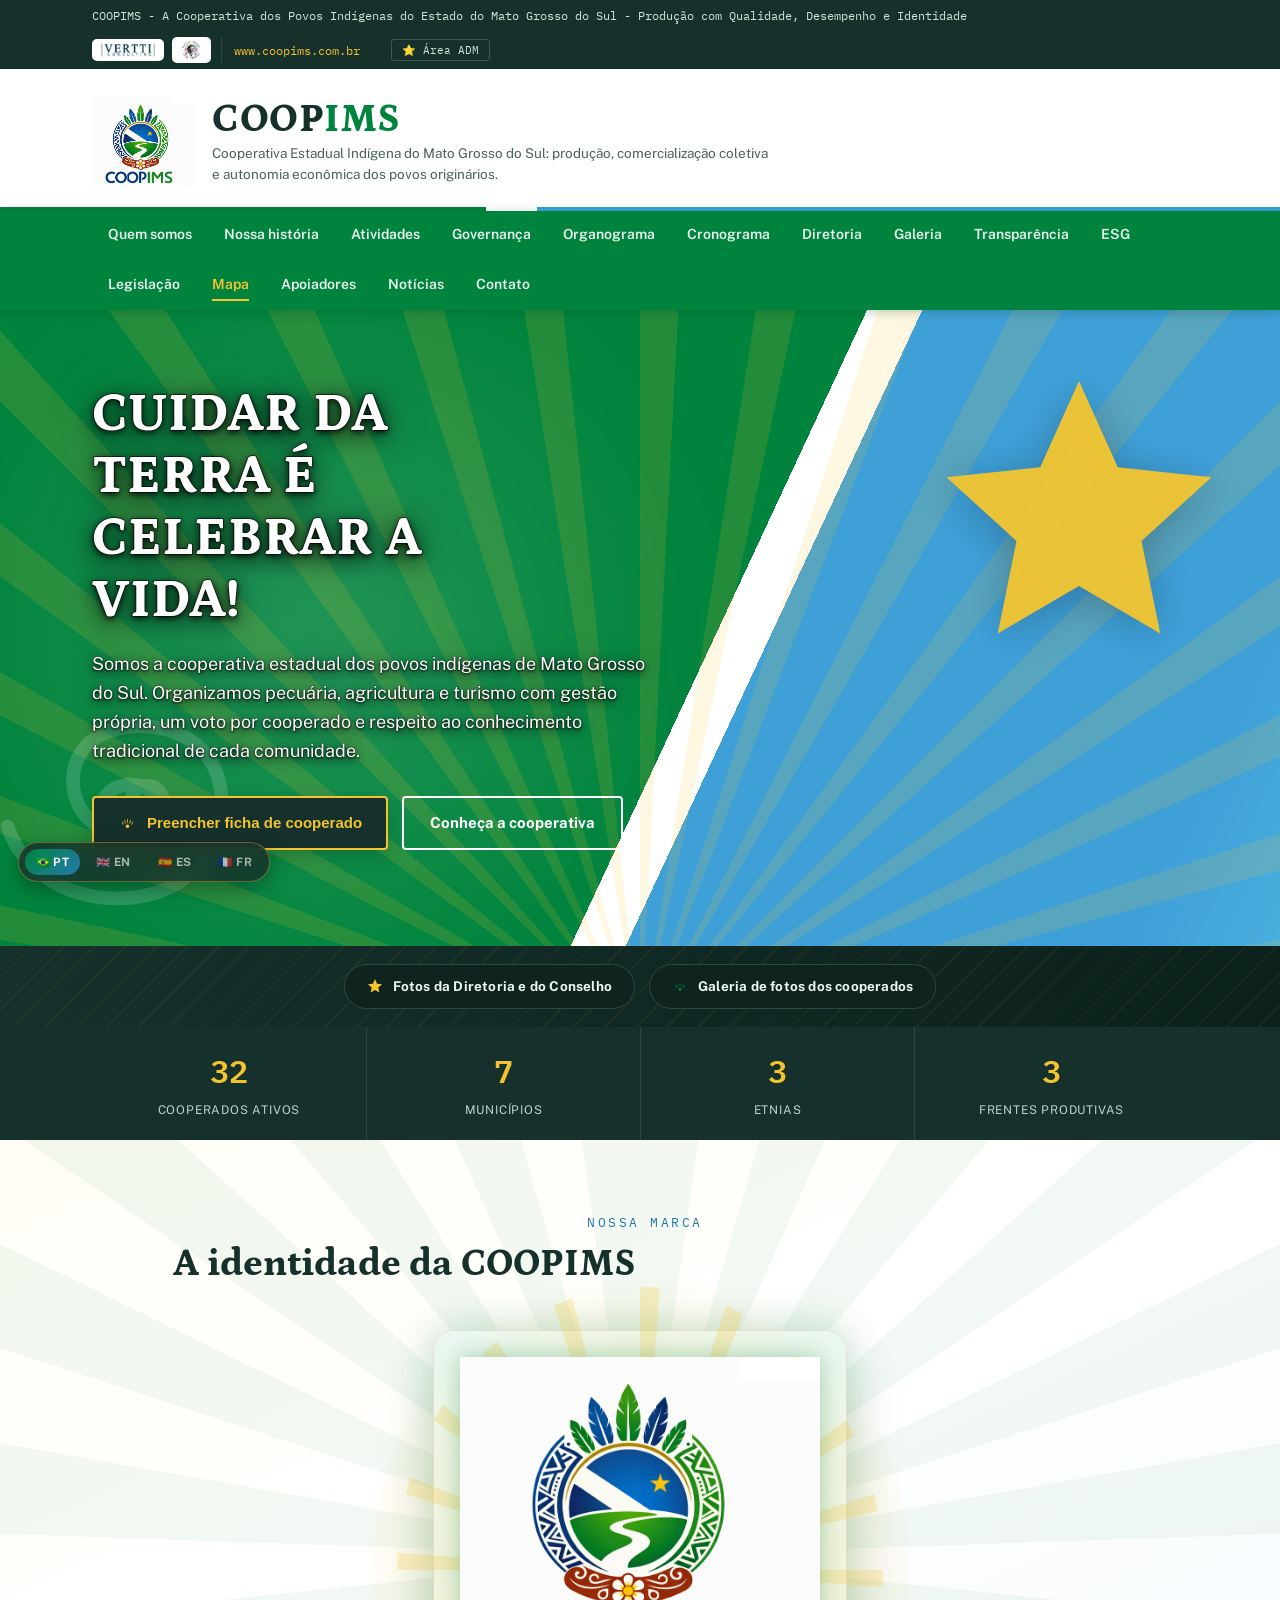
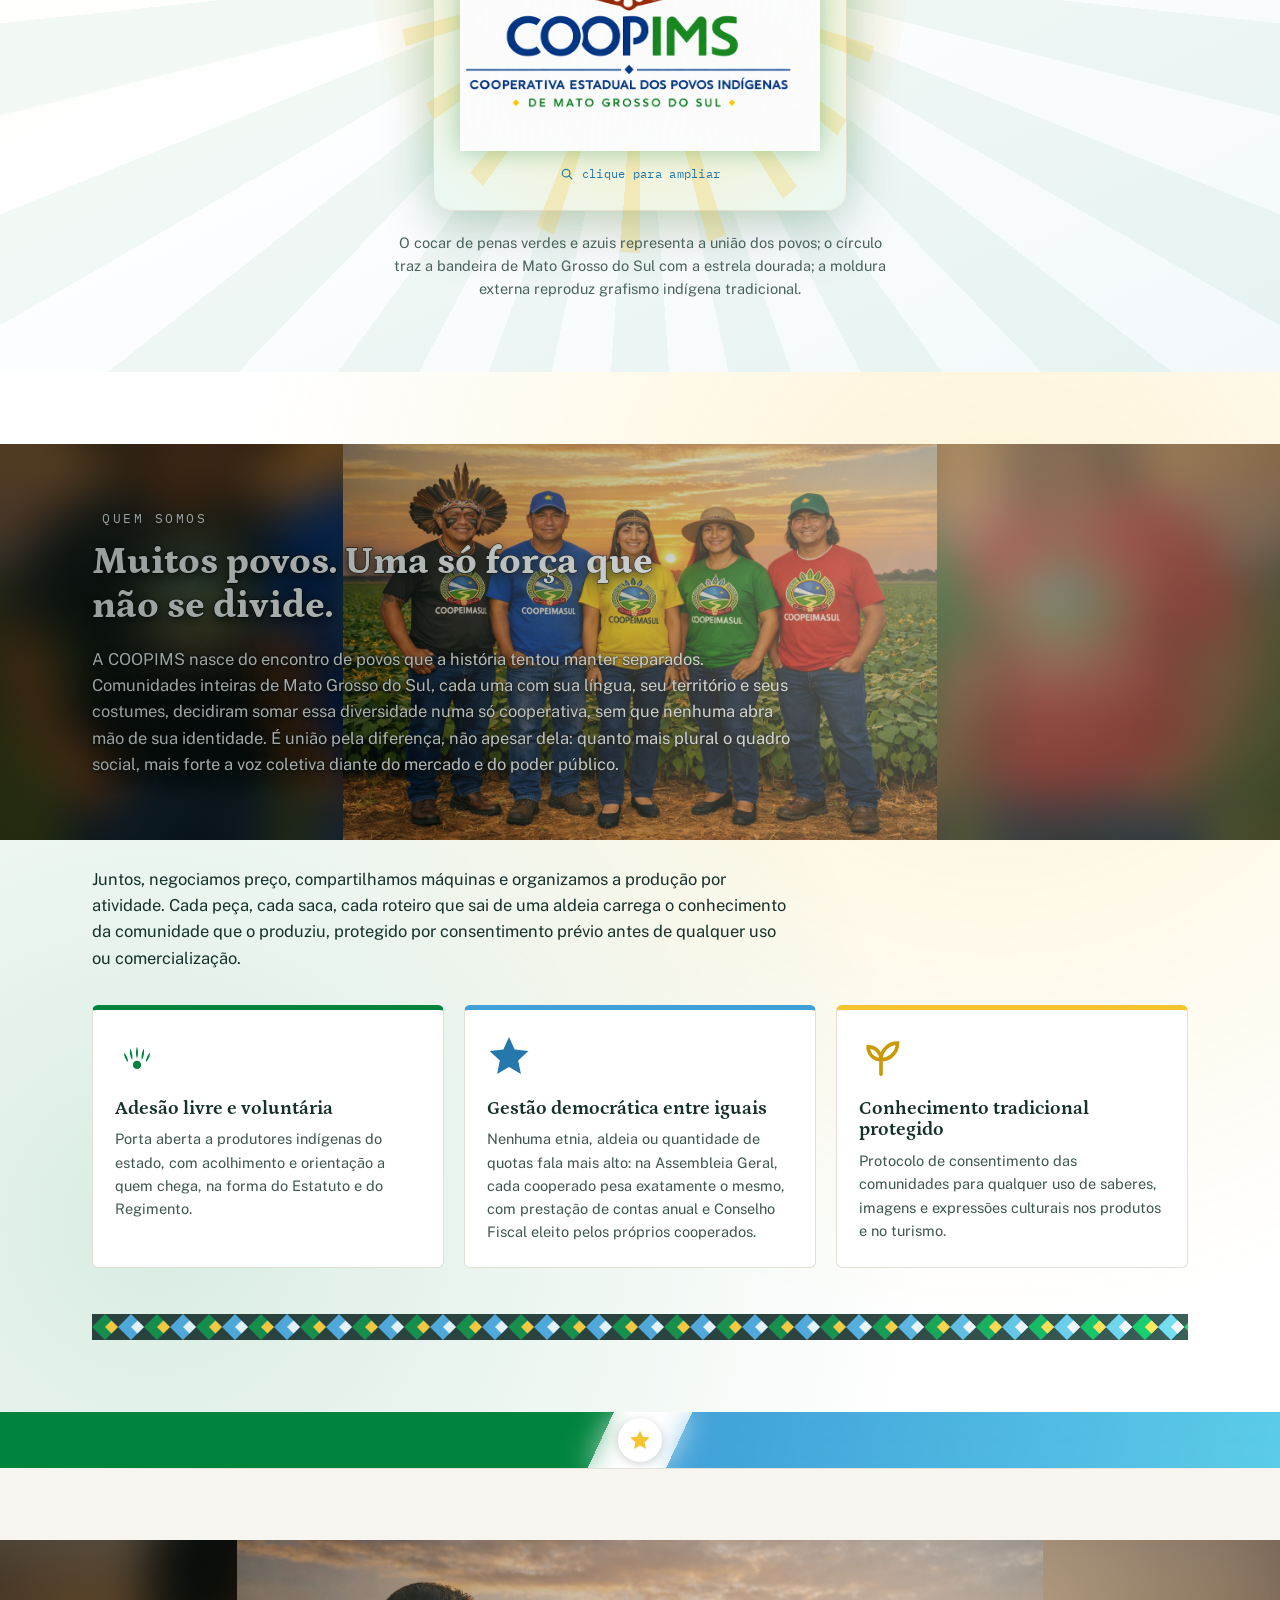
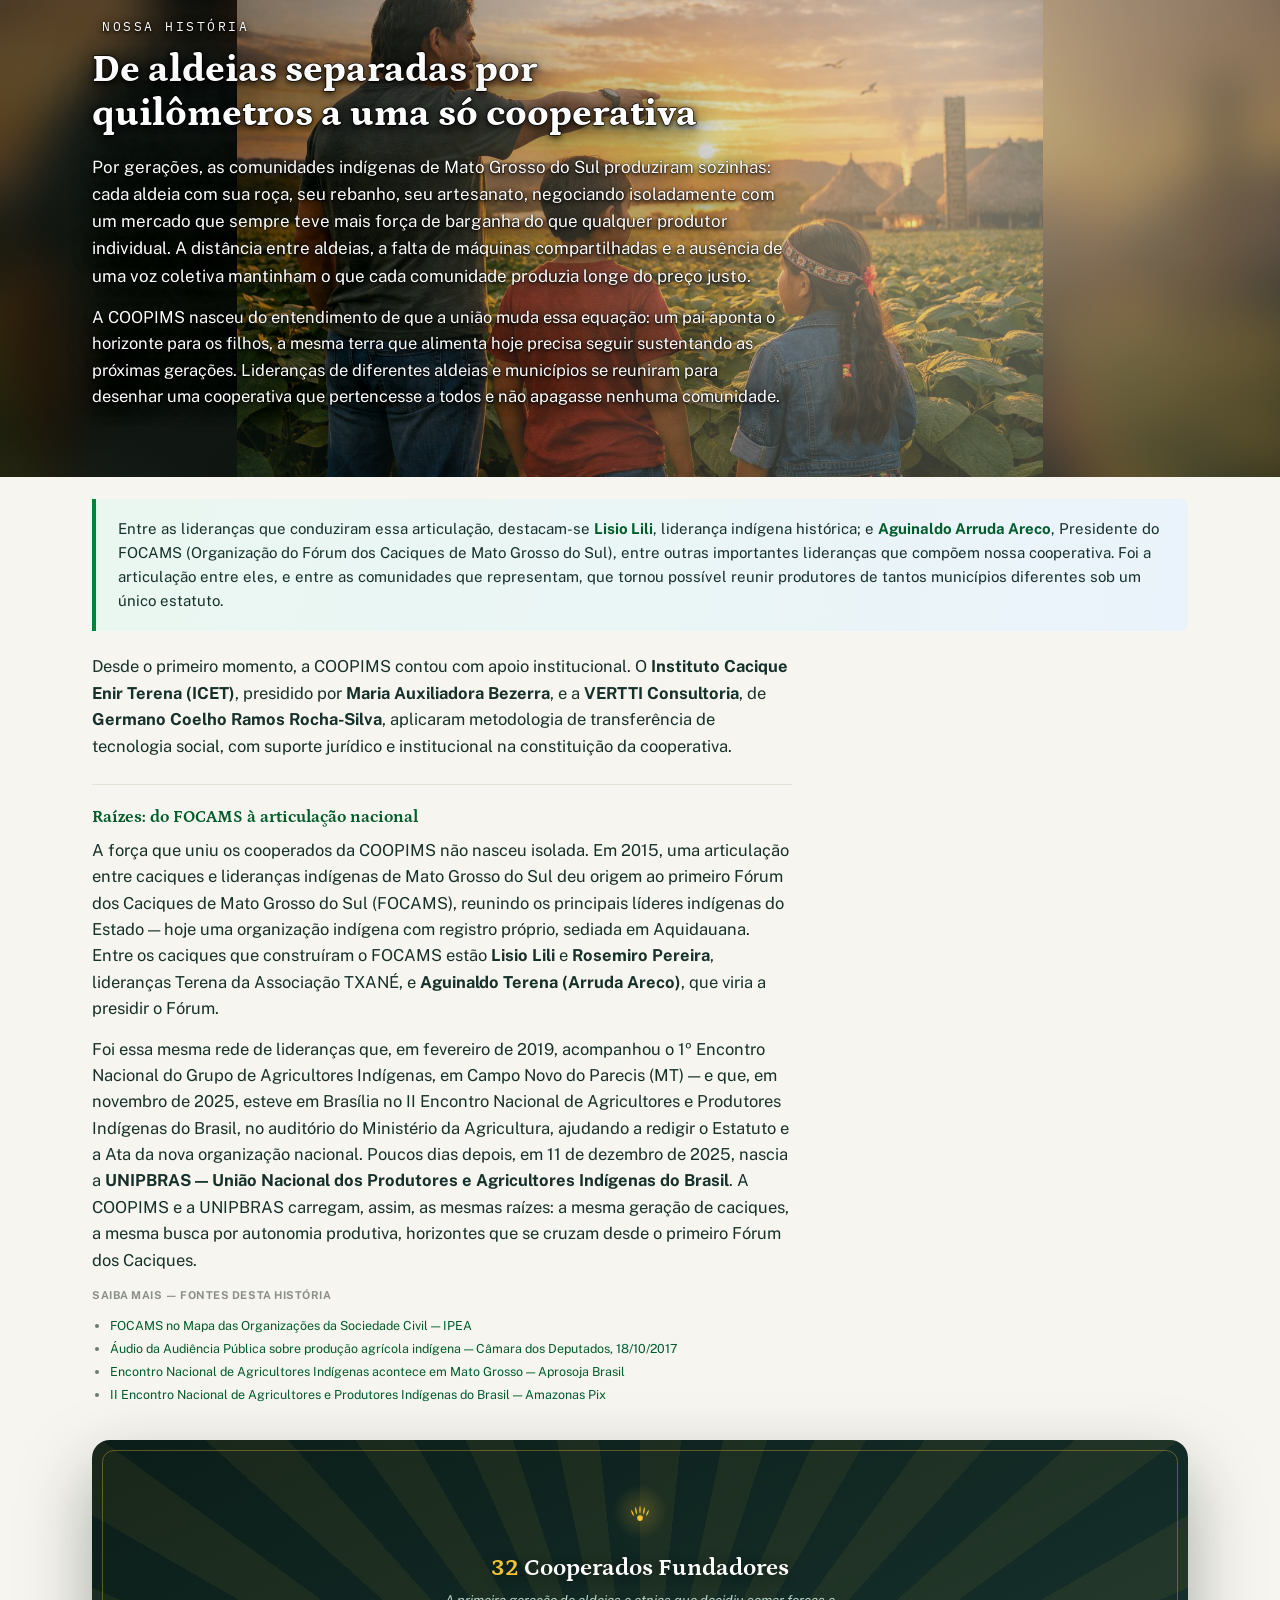
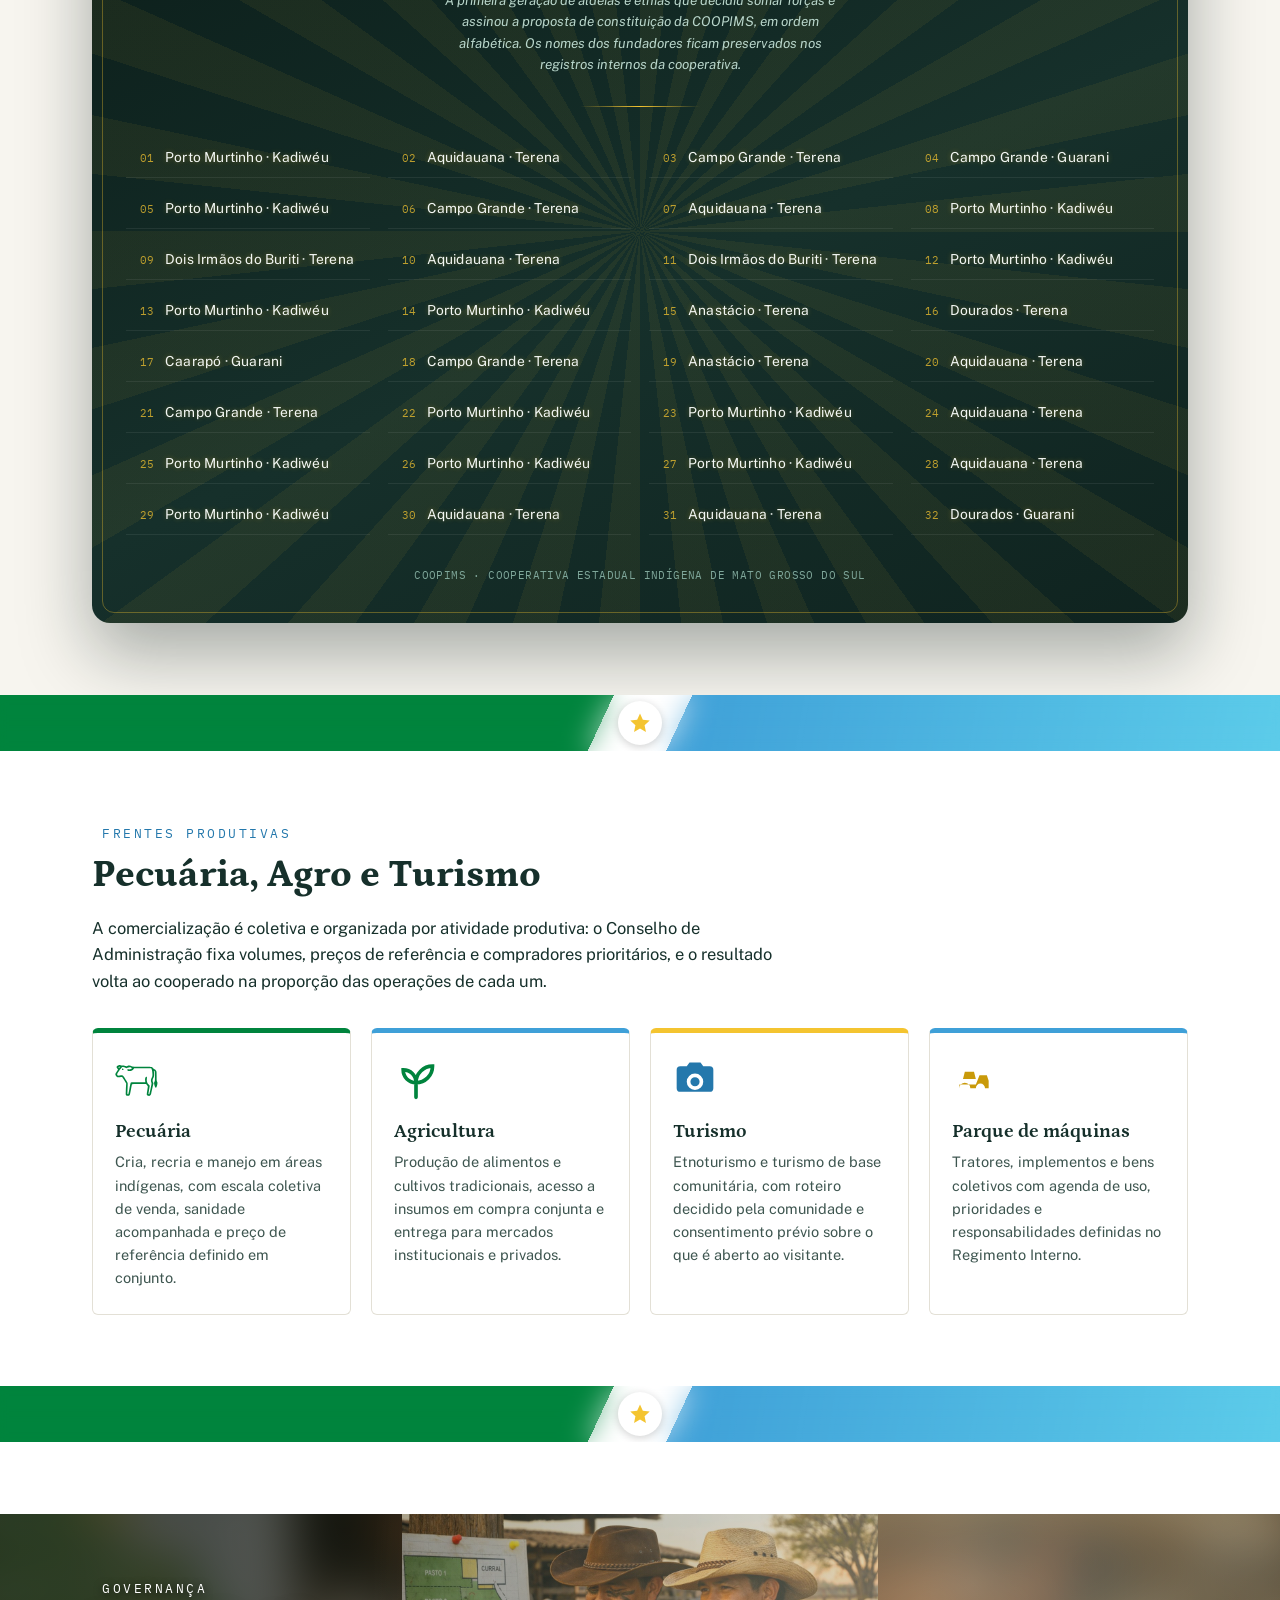
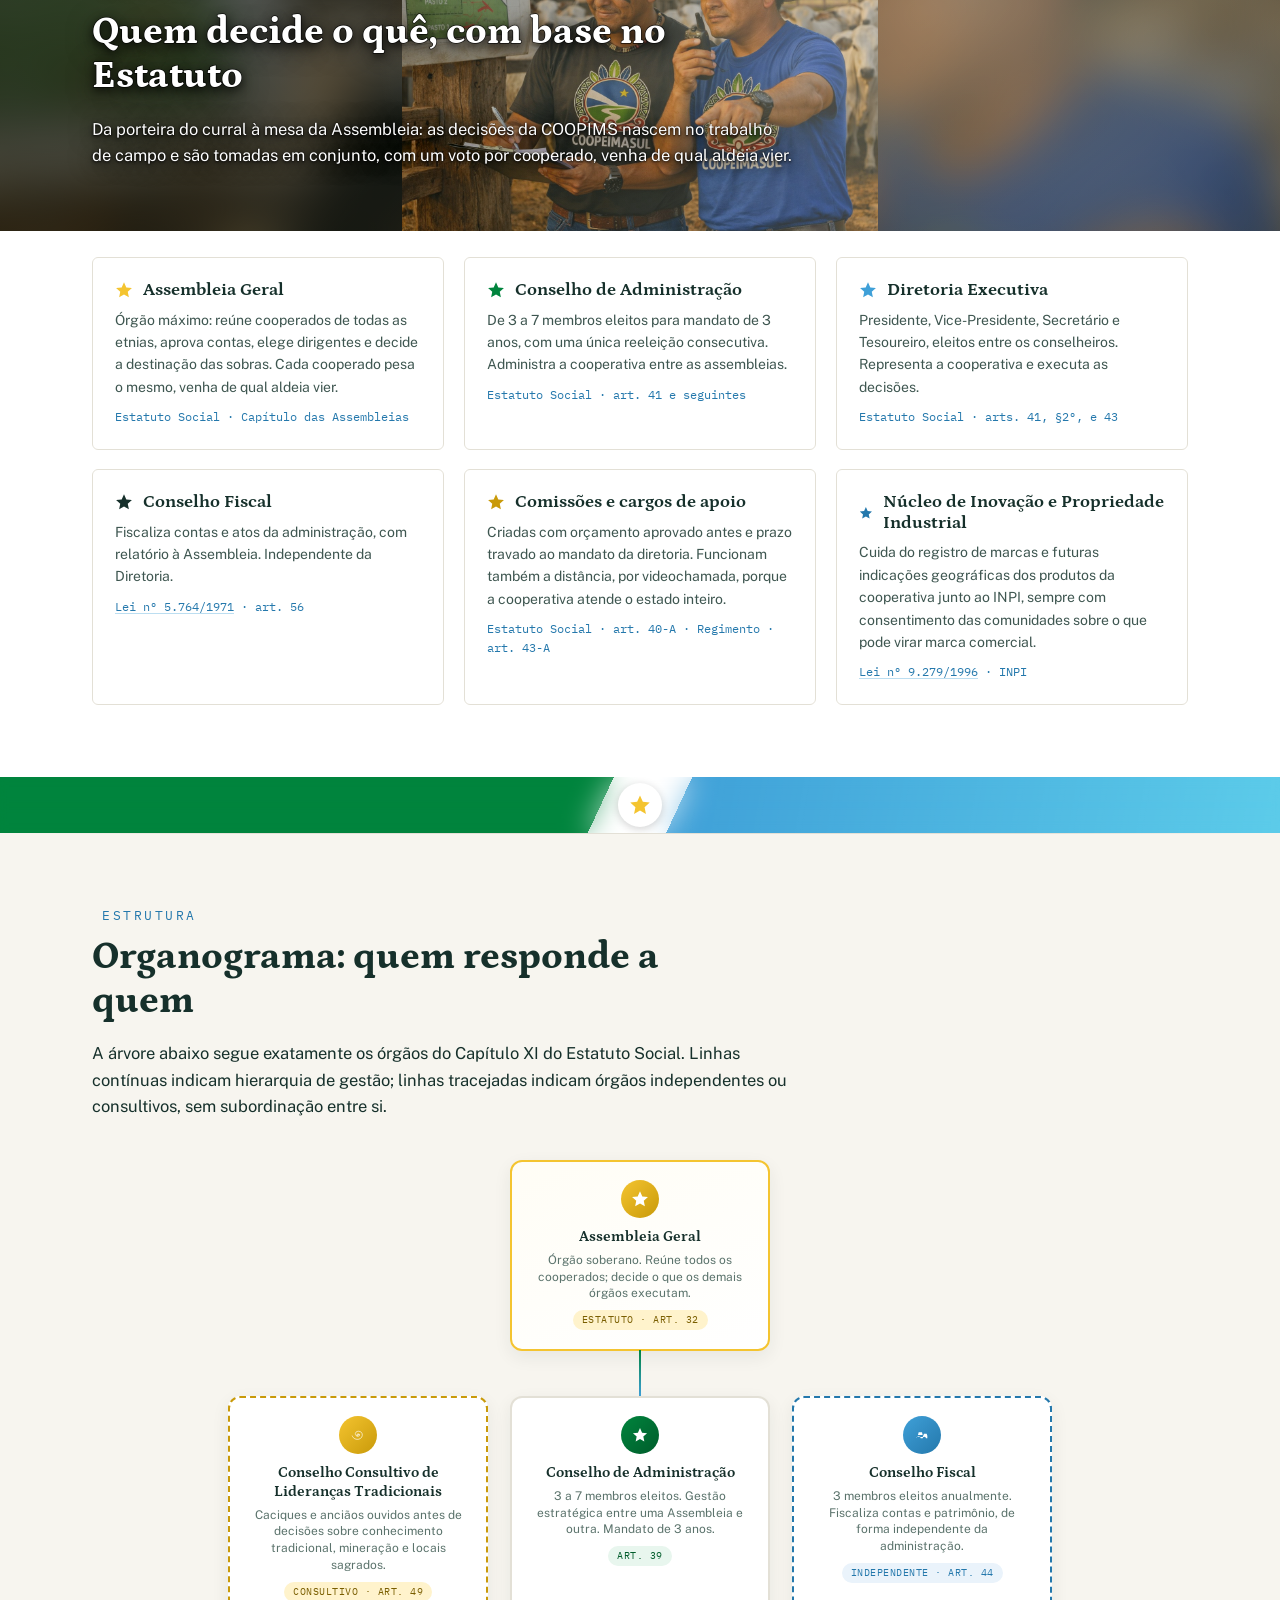
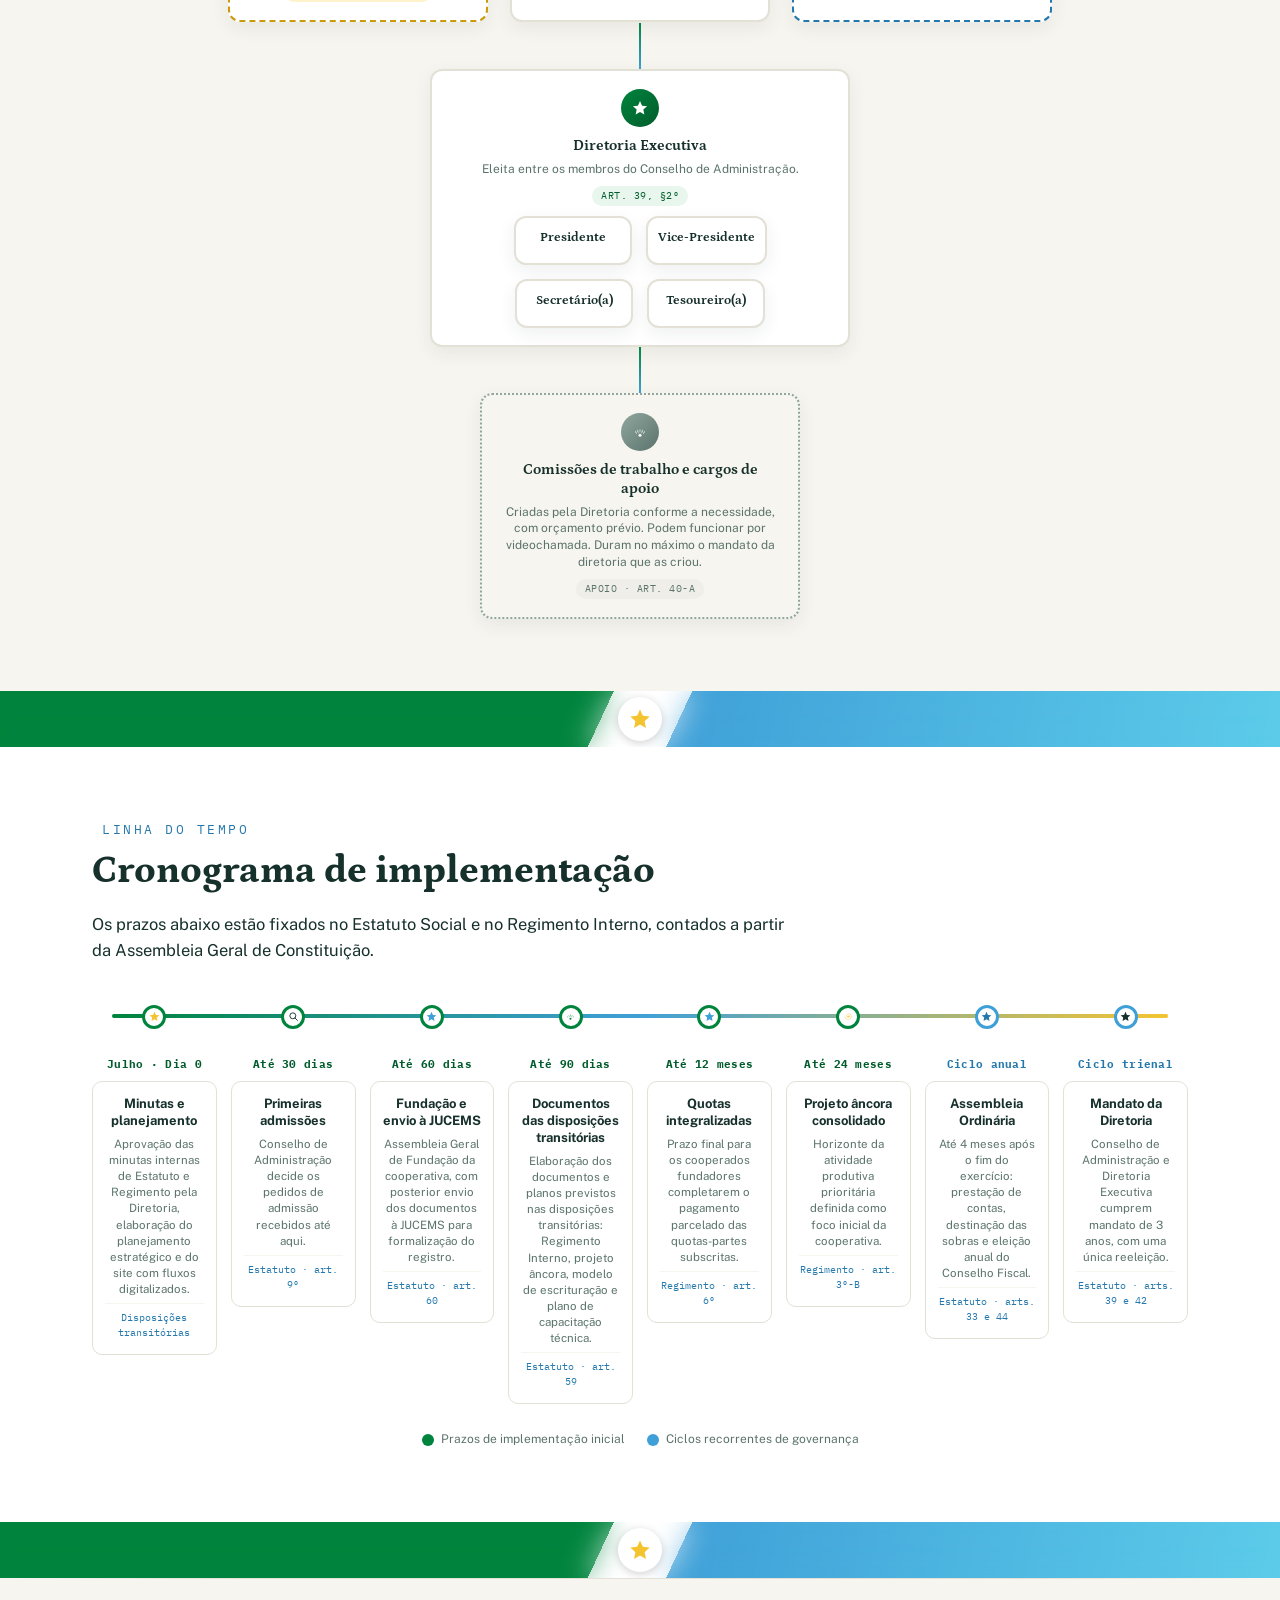
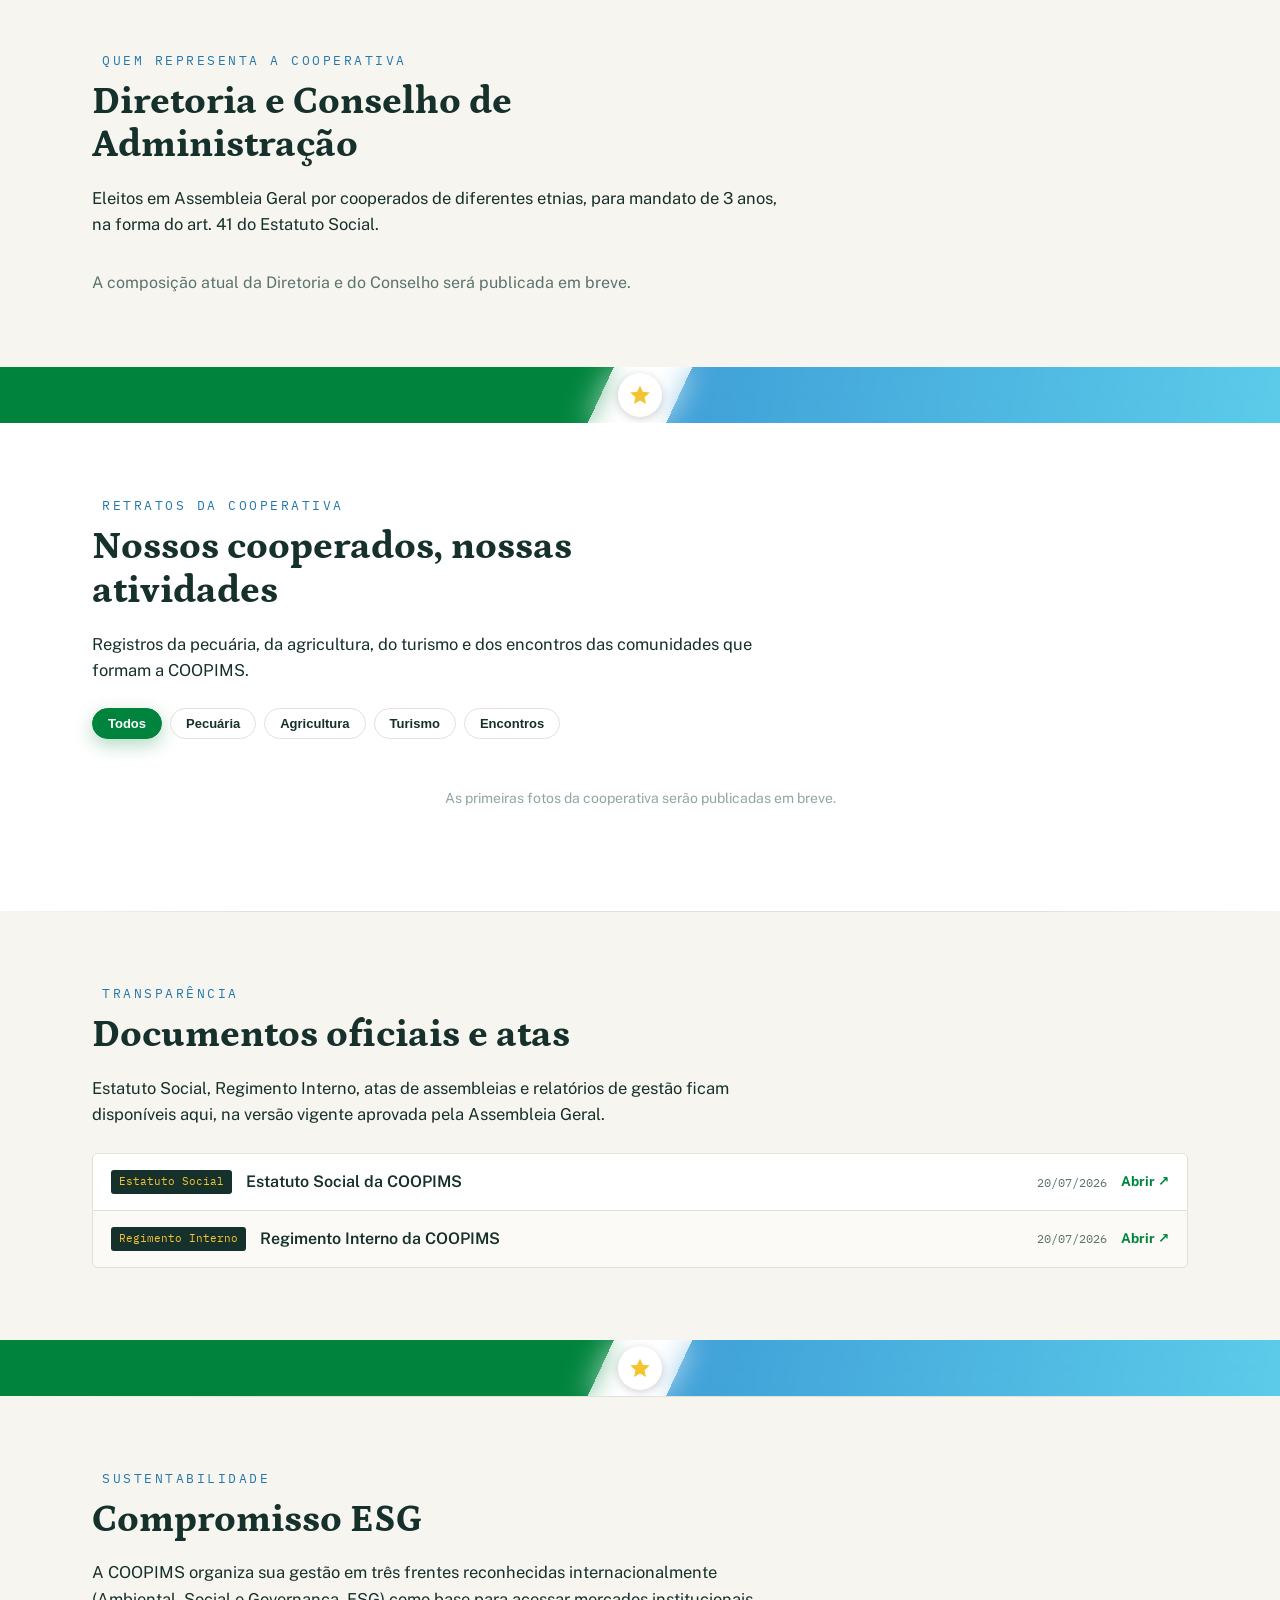
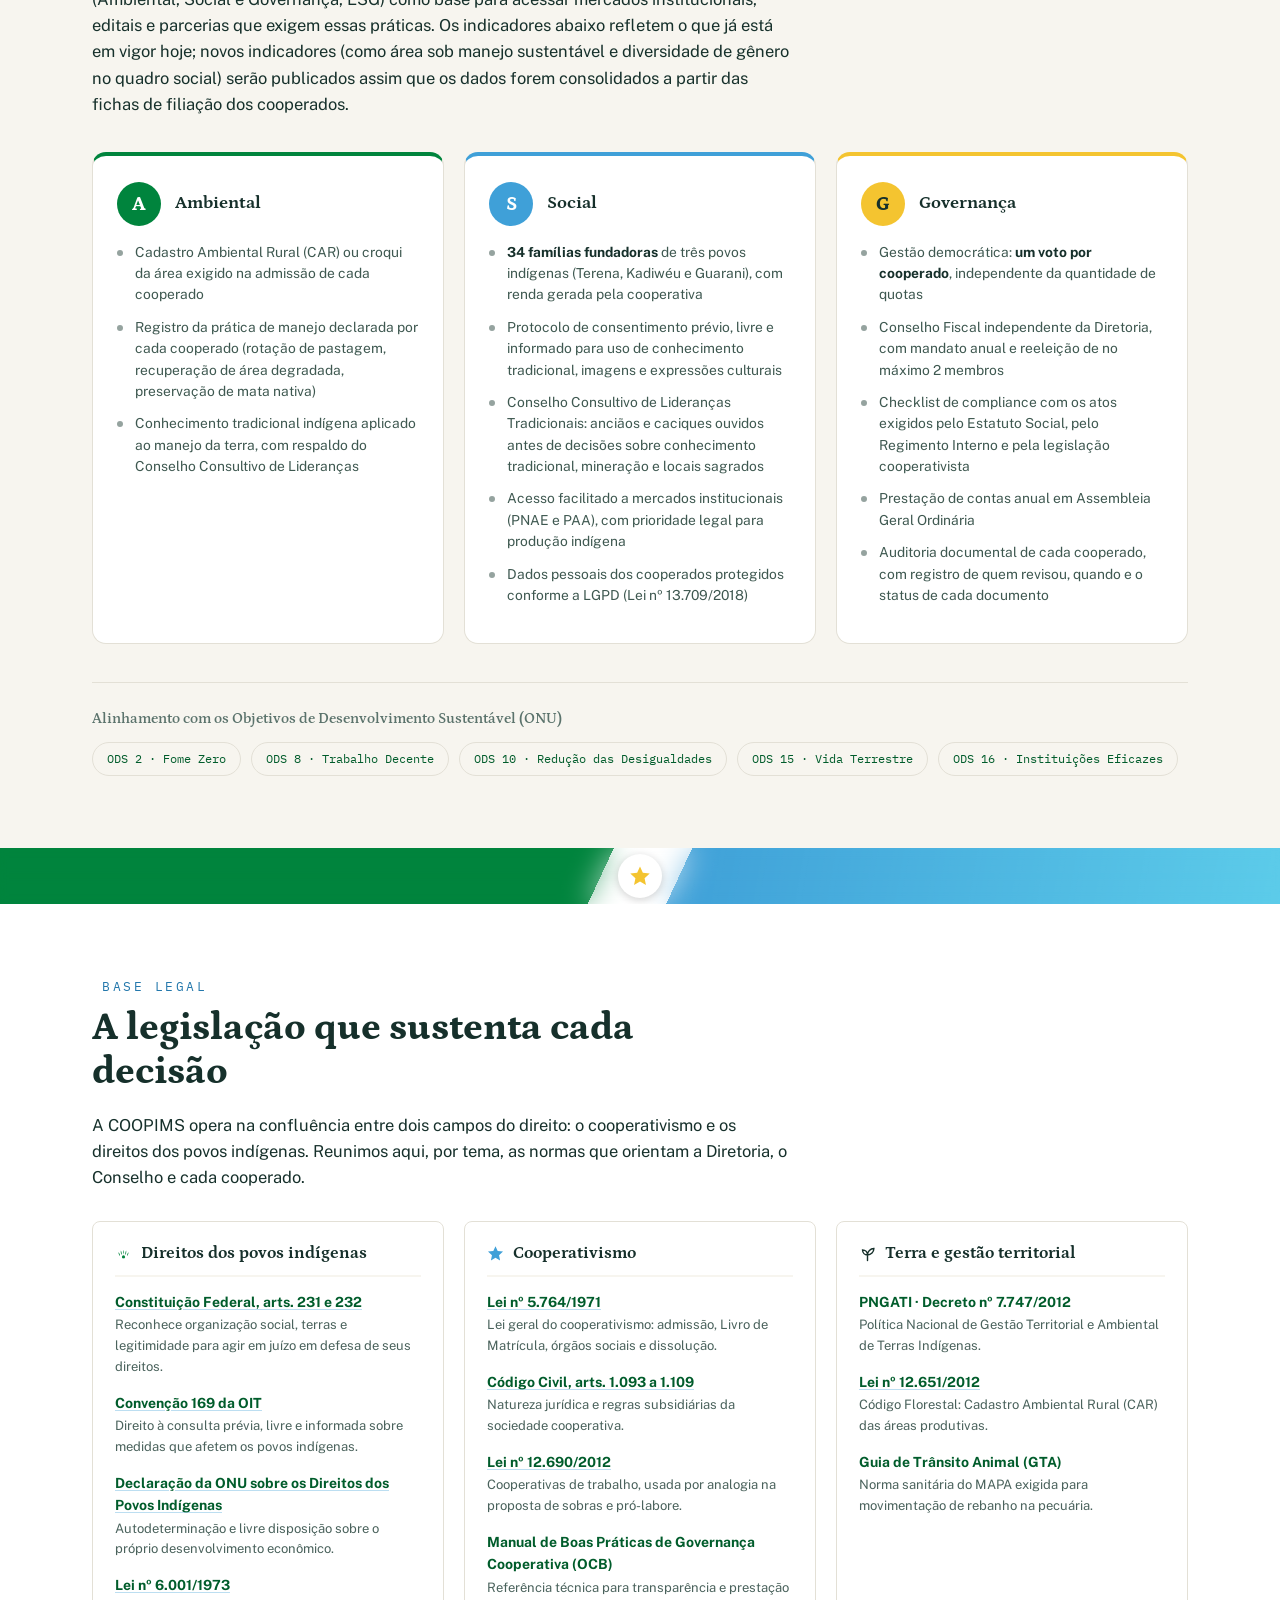
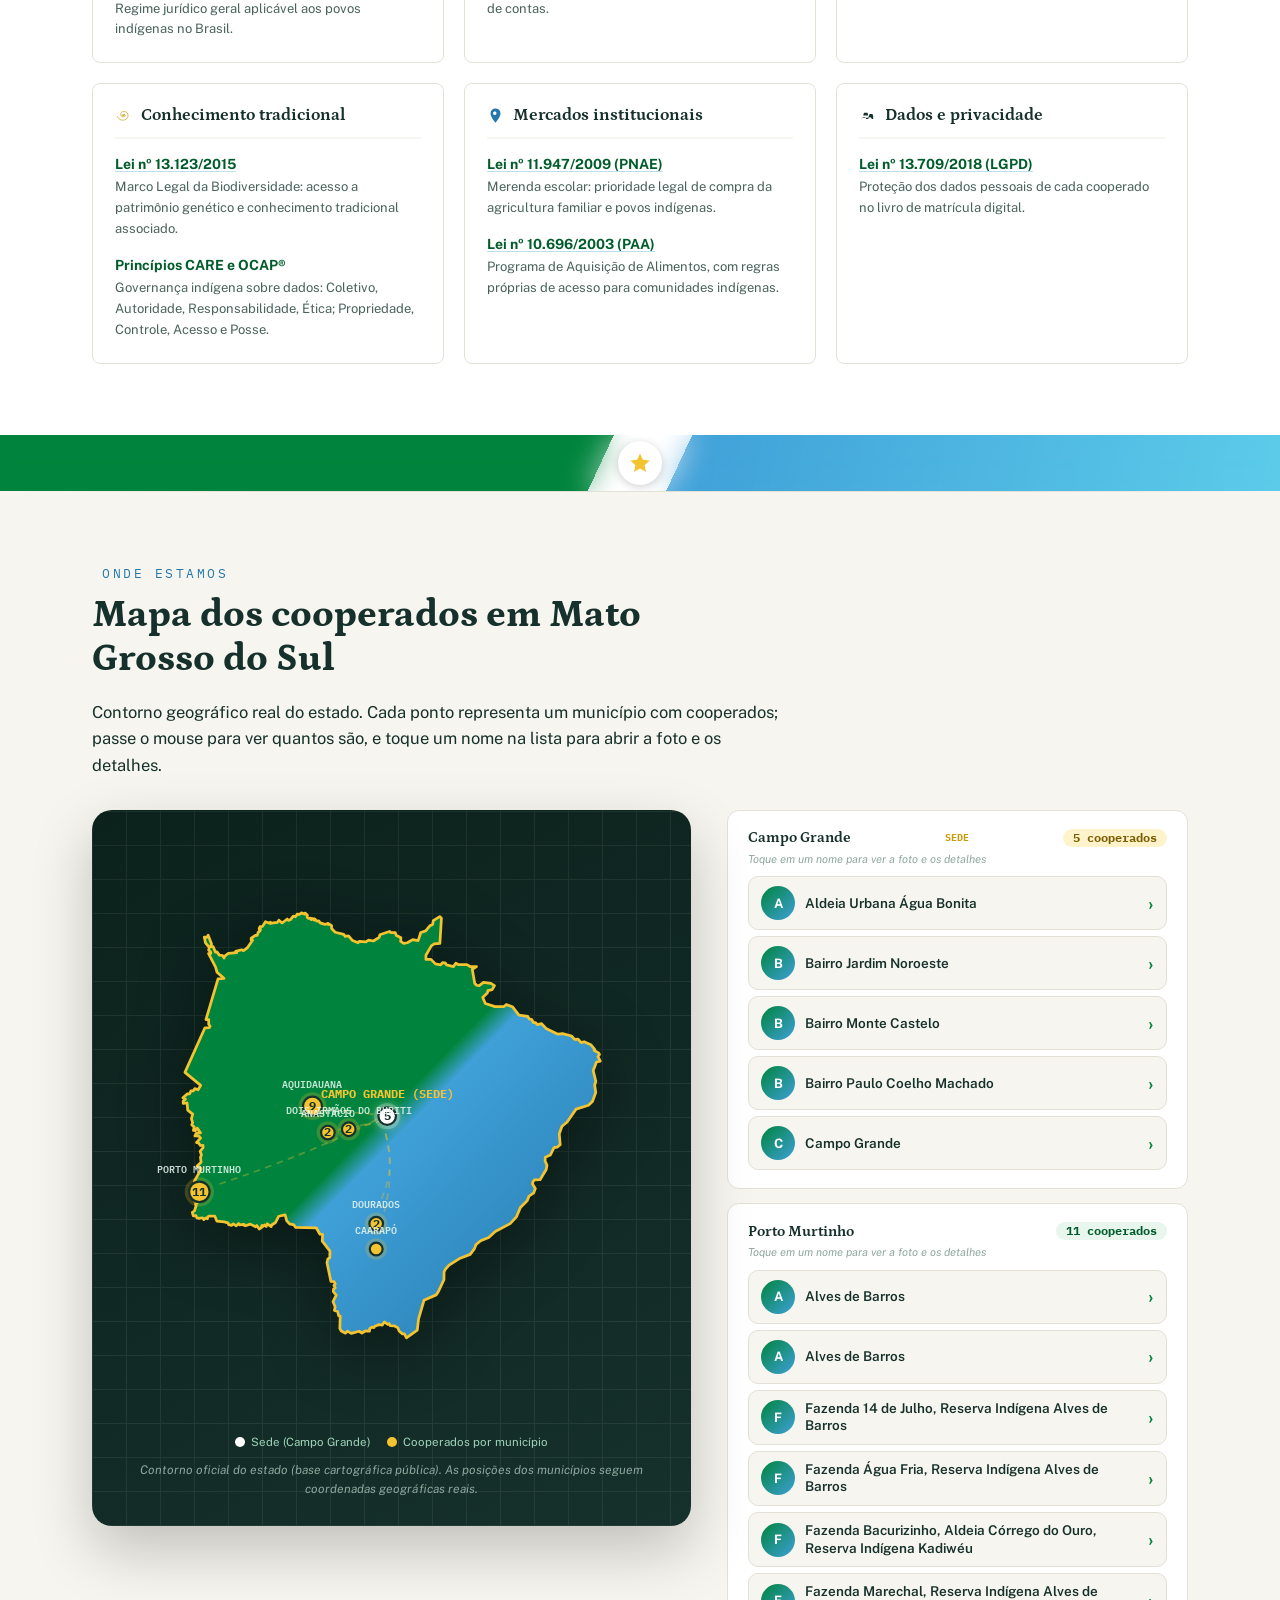
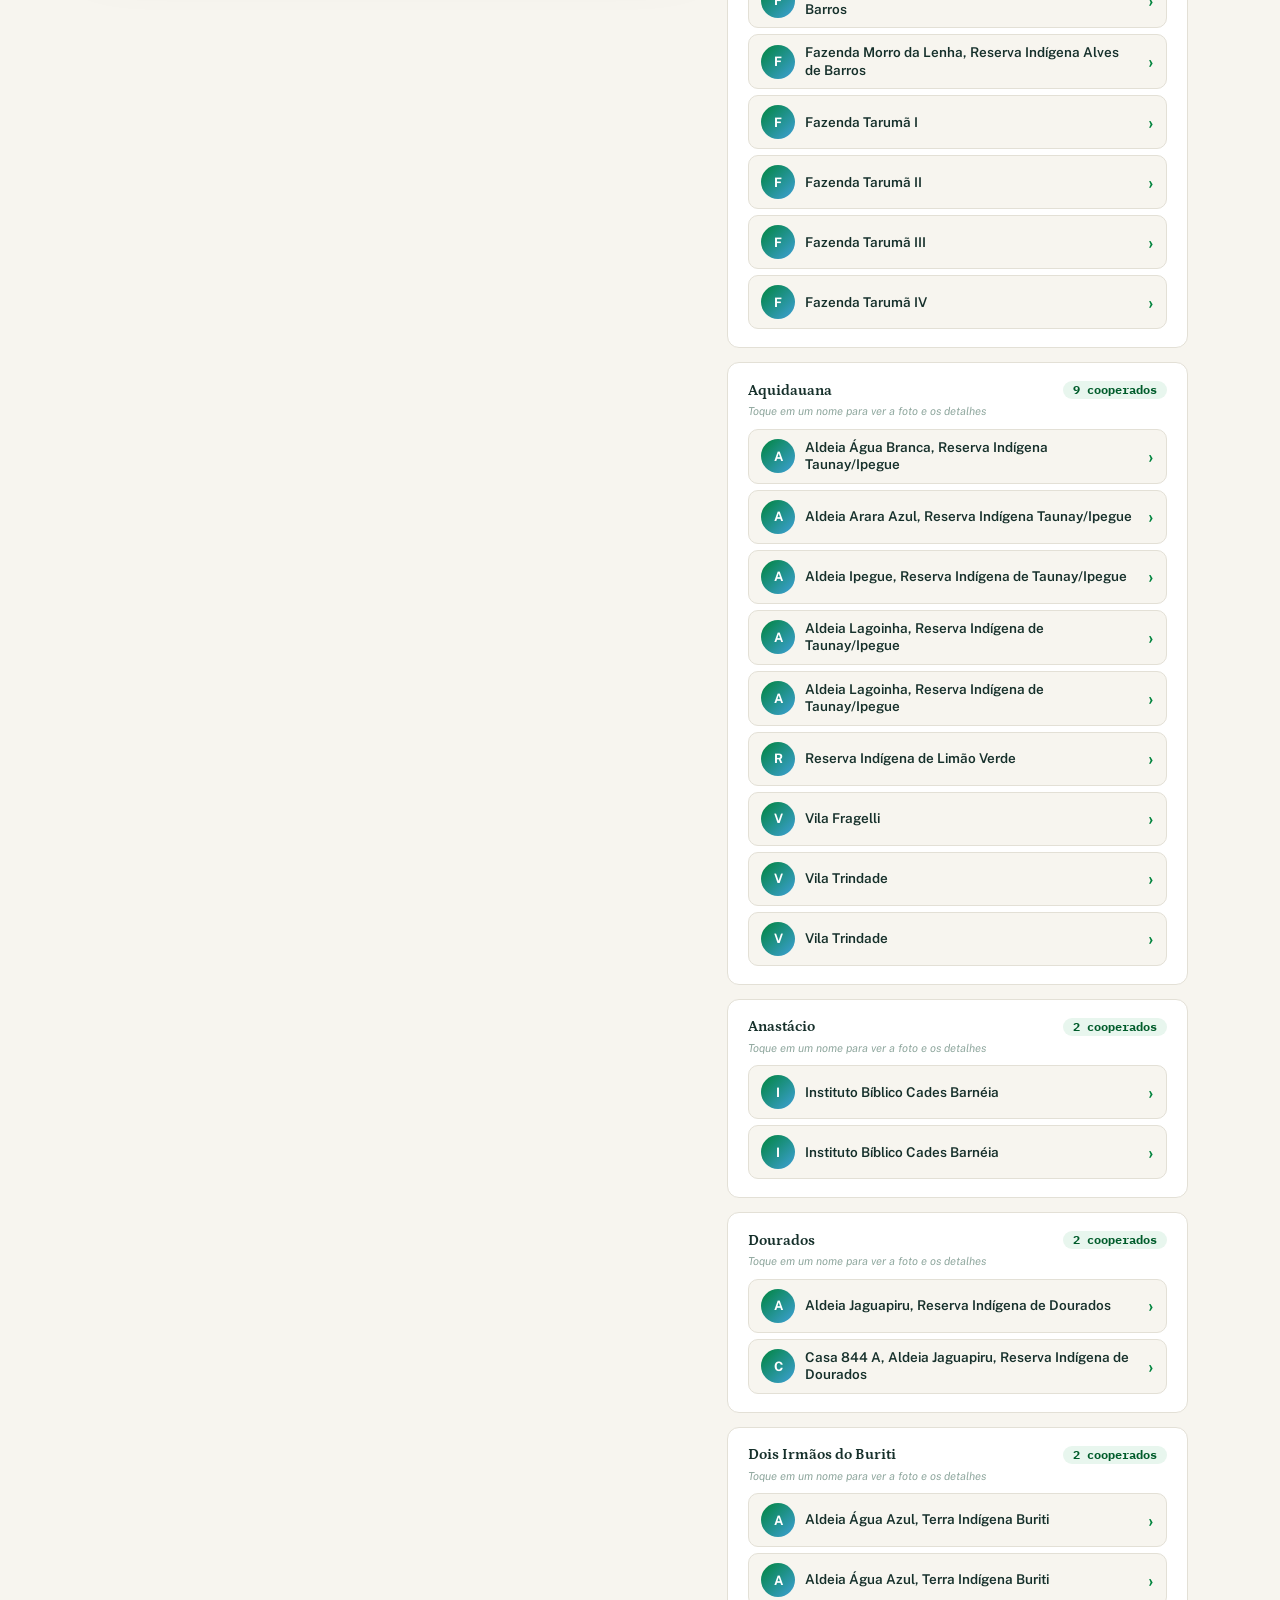
==== index (1).html @ d8ba4a2b "Add files via upload" ====
<!DOCTYPE html>
<html lang="pt-BR">
<head>
<meta charset="UTF-8">
<script>document.documentElement.className += ' js';</script>
<meta name="viewport" content="width=device-width, initial-scale=1.0">
<title>COOPIMS: Cooperativa Estadual Indígena do Mato Grosso do Sul</title>
<meta name="description" content="COOPIMS: Cooperativa Estadual Indígena do Mato Grosso do Sul. Pecuária, Agro e Turismo, produção e comercialização coletiva dos povos originários. www.coopims.com.br">
<!-- prévia rica ao compartilhar o link (WhatsApp, e-mail, redes sociais) -->
<meta property="og:type" content="website">
<meta property="og:site_name" content="COOPIMS">
<meta property="og:title" content="COOPIMS: Cooperativa Estadual Indígena de Mato Grosso do Sul">
<meta property="og:description" content="👉 Clique e conheça agora! Convite da Diretoria: a cooperativa dos povos indígenas de Mato Grosso do Sul. Pecuária, agricultura e turismo com gestão própria.">
<meta property="og:image" content="https://www.coopims.com.br/cartao_og.png">
<meta property="og:image:width" content="1200">
<meta property="og:image:height" content="630">
<meta property="og:url" content="https://www.coopims.com.br/">
<meta property="og:locale" content="pt_BR">
<meta name="twitter:card" content="summary_large_image">
<meta name="twitter:title" content="COOPIMS: Cooperativa Estadual Indígena de Mato Grosso do Sul">
<meta name="twitter:description" content="👉 Clique e conheça agora! Convite da Diretoria da COOPIMS.">
<meta name="twitter:image" content="https://www.coopims.com.br/cartao_og.png">
<link rel="icon" type="image/png" href="[data-uri]">
<link rel="preconnect" href="https://fonts.googleapis.com">
<link rel="preconnect" href="https://fonts.gstatic.com" crossorigin>
<link href="https://fonts.googleapis.com/css2?family=Petrona:wght@400;600;700;800&family=Public+Sans:wght@400;500;600;700&family=IBM+Plex+Mono:wght@400;500;600&display=swap" rel="stylesheet">
<script src="https://cdnjs.cloudflare.com/ajax/libs/jspdf/2.5.1/jspdf.umd.min.js" defer></script>
<script src="https://cdnjs.cloudflare.com/ajax/libs/jspdf-autotable/3.8.2/jspdf.plugin.autotable.min.js" defer></script>
<style>
:root{
  --verde:#00843D;        /* verde-bandeira MS */
  --verde-esc:#005C2B;
  --azul:#3FA0D8;         /* azul-celeste MS */
  --azul-esc:#2478AC;
  --ouro:#F4C430;         /* estrela dourada */
  --ouro-esc:#C99A0A;
  --pinho:#16302B;        /* verde-pinho: texto */
  --branco:#FFFFFF;
  --areia:#F7F5EF;        /* fundo suave neutro */
  --linha:#E3E0D6;
  --erro:#B3261E;
  --disp:'Petrona',Georgia,serif;
  --corpo:'Public Sans',system-ui,sans-serif;
  --mono:'IBM Plex Mono',monospace;
}
*{margin:0;padding:0;box-sizing:border-box}
html{scroll-behavior:smooth}
body{font-family:var(--corpo);color:var(--pinho);background:var(--branco);line-height:1.6;font-size:16px}
h1,h2,h3,h4{font-family:var(--disp);line-height:1.15;color:var(--pinho)}
a{color:var(--verde);text-decoration:none}
a:focus-visible,button:focus-visible,input:focus-visible,select:focus-visible,textarea:focus-visible{outline:3px solid var(--azul);outline-offset:2px}
img{max-width:100%;display:block}
.wrap{max-width:1140px;margin:0 auto;padding:0 22px}

/* ---------- barra superior ---------- */
.topbar{background:var(--pinho);color:#CDE8DA;font-family:var(--mono);font-size:12px;padding:6px 0}
.topbar .wrap{display:flex;justify-content:space-between;align-items:center;gap:12px;flex-wrap:wrap}
.topbar a{color:var(--ouro)}
.topbar button{background:none;border:1px solid #3C5A52;color:#CDE8DA;font-family:var(--mono);font-size:11px;padding:3px 10px;border-radius:3px;cursor:pointer}
.topbar button:hover{border-color:var(--ouro);color:var(--ouro)}

/* ---------- cabeçalho ---------- */
header.site{background:var(--branco);border-bottom:4px solid transparent;
  border-image:linear-gradient(90deg,var(--verde) 0 38%,var(--branco) 38% 42%,var(--azul) 42% 100%) 1;
  padding:20px 0 14px}
.brand{display:flex;align-items:center;gap:16px}
.brand img.logo{width:104px;height:104px;object-fit:contain;flex:none}
.brand svg.logo{flex:none}
@media (max-width:760px){ .brand img.logo{width:78px;height:78px} }
.brand h1{font-size:clamp(26px,4vw,40px);font-weight:800;letter-spacing:.5px}
.brand h1 span{color:var(--verde)}
.brand p{font-size:13.5px;color:#4A625C;max-width:560px}

/* ---------- navegação ---------- */
nav.main{position:sticky;top:0;z-index:60;background:var(--verde);box-shadow:0 2px 10px rgba(0,60,30,.25)}
nav.main ul{display:flex;list-style:none;flex-wrap:wrap}
nav.main a{display:block;padding:12px 16px;color:#EAF7F0;font-weight:600;font-size:14px;border-bottom:3px solid transparent}
nav.main a:hover{background:var(--verde-esc);border-bottom-color:var(--ouro)}
nav.main a.adm{margin-left:auto;background:var(--pinho);color:var(--ouro);font-family:var(--mono);font-size:12.5px}

/* ---------- HERO: geometria da bandeira ---------- */
.hero{position:relative;overflow:hidden;color:var(--branco);
  background:linear-gradient(115deg,var(--verde) 0 55%,var(--branco) 55% 58.5%,var(--azul) 58.5% 100%)}
.hero .wrap{position:relative;z-index:2;padding:74px 22px 96px;max-width:1140px}
.hero h2{font-size:clamp(30px,5vw,54px);font-weight:800;color:var(--branco);max-width:13ch;text-shadow:0 1px 0 rgba(0,0,0,.12)}
.hero p.lede{margin-top:18px;max-width:52ch;font-size:clamp(15px,1.6vw,18px);color:#EAF7F0}
.hero .acao{margin-top:30px;display:flex;gap:14px;flex-wrap:wrap}
.btn{display:inline-block;padding:13px 26px;border-radius:4px;font-weight:700;font-size:15px;border:2px solid transparent;cursor:pointer}
.btn.ouro{background:var(--ouro);color:var(--pinho)}
.btn.ouro:hover{background:#FFD75A}
.btn.vazado{border-color:#fff;color:#fff;background:transparent}
.btn.vazado:hover{background:rgba(255,255,255,.14)}
.hero svg.estrela-hero{position:absolute;right:4%;top:8%;width:min(300px,30vw);opacity:.95;z-index:1;filter:drop-shadow(0 6px 22px rgba(0,0,0,.25))}
.hero .kadi{position:absolute;left:-40px;bottom:-30px;width:340px;opacity:.16;z-index:1}
.hero .sol{position:absolute;left:0;right:0;top:0;height:100%;z-index:0;opacity:.14;background:repeating-conic-gradient(from -90deg at 50% 115%,var(--ouro) 0 3deg,transparent 3deg 9deg)}

/* faixa de dados (mono) sobre a diagonal */
.faixa-dados{background:var(--pinho);color:var(--branco)}
.faixa-dados .wrap{display:grid;grid-template-columns:repeat(auto-fit,minmax(150px,1fr));gap:0;padding:0 22px}
.dado{padding:18px 14px;border-left:1px solid #2C4842;text-align:center}
.dado:first-child{border-left:none}
.dado b{display:block;font-family:var(--mono);font-size:clamp(22px,3vw,32px);color:var(--ouro);font-weight:600}
.dado span{font-size:12px;letter-spacing:.8px;text-transform:uppercase;color:#B9D6CB}

/* ---------- divisor diagonal (assinatura) ---------- */
.divisor{height:56px;background:linear-gradient(115deg,var(--verde) 0 47%,var(--branco) 47% 53%,var(--azul) 53% 100%);position:relative}
.divisor .selo{position:absolute;left:50%;top:50%;transform:translate(-50%,-50%);width:44px;height:44px;background:var(--branco);border-radius:50%;display:flex;align-items:center;justify-content:center;box-shadow:0 2px 8px rgba(0,0,0,.18)}

/* ---------- seções ---------- */
section.pg{padding:72px 0}
section.pg.alt{background:var(--areia)}
.rotulo{font-family:var(--mono);font-size:12.5px;letter-spacing:2.5px;text-transform:uppercase;color:var(--azul-esc);display:flex;align-items:center;gap:10px;margin-bottom:10px}
.rotulo::before{content:"";width:34px;height:3px;background:linear-gradient(90deg,var(--verde) 50%,var(--azul) 50%)}
section.pg h2.titulo{font-size:clamp(26px,3.4vw,38px);font-weight:800;margin-bottom:18px;max-width:24ch}
.prosa{max-width:70ch;font-size:16.5px}
.prosa p{margin-bottom:14px}

/* trançado terena como friso */
.friso{height:26px;background-repeat:repeat-x;background-size:auto 26px;margin-top:46px;opacity:.9;position:relative;overflow:hidden;isolation:isolate}
.friso::after,footer .friso-rodape::after{
  content:""; position:absolute; inset:0; z-index:1; pointer-events:none;
  background:linear-gradient(100deg, transparent 30%, rgba(255,255,255,.85) 50%, rgba(244,196,48,.5) 55%, transparent 75%);
  background-size:220% 220%;
  animation:friso-brilho 3.2s ease-in-out infinite;
  mix-blend-mode:overlay;
}
footer .friso-rodape{ position:relative; overflow:hidden; isolation:isolate }
@keyframes friso-brilho{
  0%{ background-position:130% 50% }
  100%{ background-position:-30% 50% }
}
@media (prefers-reduced-motion:reduce){ .friso::after,footer .friso-rodape::after{ animation:none } }

/* cards */
.cards{display:grid;grid-template-columns:repeat(auto-fit,minmax(250px,1fr));gap:20px;margin-top:34px}
.card{background:var(--branco);border:1px solid var(--linha);border-top:5px solid var(--verde);border-radius:6px;padding:24px 22px;position:relative}
.card:nth-child(2n){border-top-color:var(--azul)}
.card:nth-child(3n){border-top-color:var(--ouro)}
.card h3{font-size:19px;margin:12px 0 8px}
.card p{font-size:14.5px;color:#3E5650}
.card svg.ic{width:44px;height:44px}

/* governança */
.orgaos{display:grid;grid-template-columns:repeat(auto-fit,minmax(280px,1fr));gap:20px;margin-top:30px}
.orgao{background:var(--branco);border:1px solid var(--linha);border-radius:6px;padding:22px;position:relative;overflow:hidden}
.orgao::after{content:"";position:absolute;right:-30px;bottom:-30px;width:110px;height:110px;background:linear-gradient(115deg,var(--verde) 0 47%,var(--branco) 47% 53%,var(--azul) 53% 100%);opacity:.10;border-radius:50%}
.orgao h3{display:flex;align-items:center;gap:10px;font-size:18px;margin-bottom:8px}
.orgao p{font-size:14px;color:#3E5650}
.orgao .ref{font-family:var(--mono);font-size:11.5px;color:var(--azul-esc);margin-top:10px;display:block}
.orgao .ref a,.leg-grupo li b a{color:inherit;text-decoration:underline;text-decoration-color:rgba(63,160,216,.35);text-underline-offset:2px;transition:text-decoration-color .2s ease}
.orgao .ref a:hover,.leg-grupo li b a:hover{text-decoration-color:currentColor}

/* transparência: documentos */
.docs{margin-top:26px;border:1px solid var(--linha);border-radius:6px;overflow:hidden}
.doc{display:flex;align-items:center;gap:14px;padding:15px 18px;border-top:1px solid var(--linha);background:var(--branco)}
.doc:first-child{border-top:none}
.doc:nth-child(even){background:#FBFAF6}
.doc .tipo{font-family:var(--mono);font-size:11px;background:var(--pinho);color:var(--ouro);padding:3px 8px;border-radius:3px;white-space:nowrap}
.doc .nome{font-weight:600;flex:1}
.doc .data{font-family:var(--mono);font-size:12px;color:#5B736C}
.doc a{font-weight:700;font-size:13.5px}

/* notícias */
.noticias{display:grid;grid-template-columns:repeat(auto-fit,minmax(280px,1fr));gap:20px;margin-top:30px}
.noticia{background:var(--branco);border:1px solid var(--linha);border-radius:6px;overflow:hidden;display:flex;flex-direction:column}
.noticia img{height:170px;object-fit:cover;width:100%}
.noticia .semfoto{height:12px;background:linear-gradient(115deg,var(--verde) 0 47%,var(--branco) 47% 53%,var(--azul) 53% 100%)}
.noticia .txt{padding:18px}
.noticia .data{font-family:var(--mono);font-size:11.5px;color:var(--azul-esc)}
.noticia h3{font-size:17.5px;margin:6px 0 8px}
.noticia p{font-size:14px;color:#3E5650}
.noticia{cursor:pointer;transition:box-shadow .2s,transform .2s}
.noticia:hover{box-shadow:0 8px 24px rgba(0,60,40,.14);transform:translateY(-2px)}
.noticia .txt{display:flex;flex-direction:column;flex:1}
.noticia .ler-btn{margin-top:auto;align-self:flex-start;background:none;border:none;color:var(--verde-esc);font-weight:700;font-size:13px;padding:10px 0 0;cursor:pointer;display:flex;align-items:center;gap:6px}
.noticia .ler-btn:hover{text-decoration:underline}

/* ===== MODAL DE LEITURA DA NOTÍCIA — papel timbrado COOPIMS ===== */
#modalNoticia{display:none;position:fixed;inset:0;background:rgba(6,16,13,.82);z-index:210;align-items:flex-start;justify-content:center;padding:26px 16px;overflow-y:auto}
#modalNoticia.on{display:flex}
#modalNoticia .folha{background:var(--branco);max-width:760px;width:100%;border-radius:8px;overflow:hidden;box-shadow:0 20px 60px rgba(0,0,0,.4);position:relative;margin-bottom:40px}
#modalNoticia .fechar-nc{position:absolute;right:14px;top:14px;background:rgba(0,0,0,.28);color:#fff;border:none;width:34px;height:34px;border-radius:50%;font-size:17px;cursor:pointer;z-index:2}
#modalNoticia .fechar-nc:hover{background:rgba(0,0,0,.5)}
#modalNoticia .timbre{background:linear-gradient(120deg,var(--verde-esc),var(--verde) 55%,var(--azul-esc));padding:22px 30px 18px;display:flex;align-items:center;gap:16px;border-bottom:4px solid var(--ouro)}
#modalNoticia .timbre img{height:54px;width:auto;filter:drop-shadow(0 2px 4px rgba(0,0,0,.35))}
#modalNoticia .timbre .tit-inst{color:#fff}
#modalNoticia .timbre .tit-inst b{font-size:15px;letter-spacing:.03em;display:block}
#modalNoticia .timbre .tit-inst span{font-size:11px;opacity:.85;display:block;margin-top:2px}
#modalNoticia .corpo{padding:28px 30px 32px}
#modalNoticia .nc-data{font-family:var(--mono);font-size:12px;color:var(--azul-esc);margin-bottom:8px;display:block}
#modalNoticia .nc-titulo{font-size:23px;line-height:1.3;margin:0 0 18px;color:#1C2B26}
#modalNoticia .nc-texto{font-size:15px;line-height:1.85;color:#2E403A;text-align:justify}
#modalNoticia .nc-texto p{margin:0 0 14px}
#modalNoticia .nc-galeria{display:grid;grid-template-columns:repeat(auto-fill,minmax(140px,1fr));gap:10px;margin-top:20px}
#modalNoticia .nc-galeria img{width:100%;height:110px;object-fit:cover;border-radius:6px;cursor:pointer;transition:opacity .2s}
#modalNoticia .nc-galeria img:hover{opacity:.82}
#modalNoticia .nc-galeria video{width:100%;height:110px;object-fit:cover;border-radius:6px;background:#000;grid-column:span 2}
#modalNoticia .rodape-timbre{border-top:1px solid var(--linha);padding:14px 30px;font-size:11.5px;color:#5B736C;text-align:center}
@media (max-width:560px){
  #modalNoticia .timbre{padding:16px 18px 14px}
  #modalNoticia .timbre img{height:40px}
  #modalNoticia .corpo{padding:20px 18px 24px}
  #modalNoticia .nc-titulo{font-size:19px}
}

/* contato */
.contato-grid{display:grid;grid-template-columns:repeat(auto-fit,minmax(260px,1fr));gap:22px;margin-top:26px}
.contato-grid .bloco{background:var(--branco);border:1px solid var(--linha);border-radius:6px;padding:22px}
.contato-grid b{display:block;margin-bottom:4px}
.contato-grid .mono{font-family:var(--mono);font-size:14px}

/* ---------- faixa de etnias (Quem somos) ---------- */
.etnias-faixa{display:flex;flex-wrap:wrap;gap:9px;margin:6px 0 26px}
.etnias-faixa span{font-family:var(--mono);font-size:12px;letter-spacing:.4px;padding:6px 13px;border-radius:20px;background:linear-gradient(100deg,#EAF7F0,#EAF3FB);border:1px solid var(--linha);color:var(--pinho);font-weight:600}
.etnias-faixa span:last-child{background:linear-gradient(100deg,#FFF7E0,#FFF7E0);border-color:#EDD98F;color:#7A5E00}

/* ---------- botão ficha (assinatura) ---------- */
.btn.ficha{display:inline-flex;align-items:center;gap:10px;background:var(--pinho);color:var(--ouro);border:2px solid var(--ouro);padding:13px 24px;font-weight:700;position:relative;overflow:hidden}
.btn.ficha:hover{background:#0B211C}
.btn.ficha svg{flex:none}
.btn.mini-ficha{margin-top:14px;padding:9px 18px;font-size:13.5px}

/* ---------- legislação ---------- */
.leg-grupos{display:grid;grid-template-columns:repeat(auto-fit,minmax(280px,1fr));gap:20px;margin-top:30px}
.leg-grupo{background:var(--branco);border:1px solid var(--linha);border-radius:8px;padding:22px}
.leg-grupo h3{display:flex;align-items:center;gap:9px;font-size:16.5px;margin-bottom:14px;padding-bottom:12px;border-bottom:2px solid var(--areia)}
.leg-grupo ul{list-style:none}
.leg-grupo li{margin-bottom:14px}
.leg-grupo li:last-child{margin-bottom:0}
.leg-grupo li b{display:block;font-size:14px;color:var(--verde-esc)}
.leg-grupo li span{display:block;font-size:13px;color:#4A625C;margin-top:2px}

/* ---------- badge de propostas pendentes ---------- */
.badge-prop{background:var(--erro);color:#fff;font-size:11px;font-weight:700;border-radius:10px;padding:1px 7px;margin-left:4px}

/* ---------- modal ficha de cooperado ---------- */
#fichaModal{display:none;position:fixed;inset:0;background:rgba(10,25,20,.88);z-index:210;align-items:flex-start;justify-content:center;padding:26px 16px;overflow-y:auto}
#fichaModal.on{display:flex}
.caixa-ficha{background:var(--branco);border-radius:12px;max-width:720px;width:100%;overflow:hidden;margin-bottom:40px}
.ficha-cabecalho{background:linear-gradient(100deg,var(--verde) 0 60%,var(--azul) 100%);color:#fff;padding:26px 60px 22px 26px;position:relative}
.ficha-cabecalho h3{color:#fff;font-size:21px;display:flex;align-items:center;gap:10px}
.ficha-cabecalho p{font-size:13px;color:#EAF7F0;margin-top:8px;max-width:56ch}
.ficha-fechar{position:absolute;right:16px;top:16px;background:rgba(255,255,255,.16);border:none;color:#fff;width:32px;height:32px;border-radius:50%;font-size:16px;cursor:pointer}
.ficha-fechar:hover{background:rgba(255,255,255,.3)}
.ficha-corpo{padding:26px}
.ficha-secao{margin-bottom:26px;padding-bottom:22px;border-bottom:1px solid var(--linha)}
.ficha-secao:last-of-type{border-bottom:none}
.ficha-secao h4{font-size:16px;display:flex;align-items:center;gap:10px;margin-bottom:14px}
.ficha-num{display:inline-flex;align-items:center;justify-content:center;width:26px;height:26px;border-radius:50%;background:var(--pinho);color:var(--ouro);font-family:var(--mono);font-size:13px;font-weight:700;flex:none}
.ficha-nota{font-size:13px;color:#5B736C;margin-bottom:10px}
.ficha-secao .fgrid label,.ficha-secao .fcol label{color:#4A625C}
.ficha-secao .fgrid input,.ficha-secao .fgrid select,.ficha-secao .fcol input,.ficha-secao .fcol textarea{background:var(--branco);border:1.5px solid var(--linha);color:var(--pinho)}
.check-lista{display:flex;flex-direction:column;gap:11px}
.check-lista label{display:flex;align-items:flex-start;gap:10px;font-size:14px;color:var(--pinho);cursor:pointer}
.check-lista input{width:18px;height:18px;flex:none;margin-top:2px;accent-color:var(--verde)}

/* ---------- diretoria (fotos) ---------- */
.diretoria-grid{display:grid;grid-template-columns:repeat(auto-fit,minmax(200px,1fr));gap:22px;margin-top:32px}
.membro{background:var(--branco);border:1px solid var(--linha);border-radius:10px;overflow:hidden;text-align:center;position:relative}
.membro .foto-wrap{aspect-ratio:1/1;background:linear-gradient(135deg,#EAF7F0,#EAF3FB);position:relative;overflow:hidden}
.membro .foto-wrap img{width:100%;height:100%;object-fit:cover}
.membro .foto-wrap .sem-foto{width:100%;height:100%;display:flex;align-items:center;justify-content:center;color:var(--verde);opacity:.5}
.membro .faixa-topo{position:absolute;left:0;right:0;top:0;height:6px;background:linear-gradient(90deg,var(--verde) 50%,var(--azul) 50%)}
.membro .info{padding:14px 12px 18px}
.membro .info h4{font-size:15.5px;margin-bottom:2px}
.membro .info .cargo{font-family:var(--mono);font-size:11px;color:var(--azul-esc);text-transform:uppercase;letter-spacing:.6px}
.membro .info .etnia-tag{display:inline-block;margin-top:8px;font-size:11px;background:#FFF7E0;color:#7A5E00;border:1px solid #EDD98F;padding:2px 9px;border-radius:12px}

/* ---------- galeria de cooperados ---------- */
.galeria-filtros{display:flex;gap:8px;flex-wrap:wrap;margin:24px 0 6px}
.galeria-filtros button{background:var(--branco);border:1.5px solid var(--linha);color:var(--pinho);padding:7px 15px;border-radius:20px;font-size:13px;font-weight:600;cursor:pointer}
.galeria-filtros button.on{background:var(--verde);border-color:var(--verde);color:#fff}
.galeria-grid{display:grid;grid-template-columns:repeat(auto-fill,minmax(190px,1fr));gap:14px;margin-top:18px}
.galeria-item{aspect-ratio:4/5;border-radius:8px;overflow:hidden;position:relative;background:linear-gradient(135deg,#EAF7F0,#EAF3FB);cursor:pointer}
.galeria-item img{width:100%;height:100%;object-fit:cover;transition:transform .35s}
.galeria-item:hover img{transform:scale(1.06)}
.galeria-item .legenda{position:absolute;left:0;right:0;bottom:0;background:linear-gradient(0deg,rgba(10,25,20,.86),transparent);color:#fff;padding:22px 10px 8px;font-size:12px}
.galeria-item .cat{position:absolute;left:8px;top:8px;background:rgba(10,25,20,.75);color:var(--ouro);font-family:var(--mono);font-size:10px;padding:2px 8px;border-radius:10px}
.galeria-vazio{grid-column:1/-1;text-align:center;color:#8FA79E;padding:30px 0;font-size:14px}

/* lightbox simples */
#lightbox{display:none;position:fixed;inset:0;background:rgba(6,16,13,.94);z-index:220;align-items:center;justify-content:center;padding:30px}
#lightbox.on{display:flex}
#lightbox img{max-width:min(900px,92vw);max-height:86vh;border-radius:6px;box-shadow:0 10px 40px rgba(0,0,0,.5)}
#lightbox .legenda-lb{position:absolute;bottom:26px;left:0;right:0;text-align:center;color:#EAF7F0;font-size:14px}
#lightbox .fechar-lb{position:absolute;right:22px;top:18px;background:rgba(255,255,255,.14);color:#fff;border:none;width:38px;height:38px;border-radius:50%;font-size:18px;cursor:pointer}

/* uploader de foto (ADM) */
.foto-uploader{display:flex;gap:16px;align-items:center;flex-wrap:wrap;background:#0F231F;border:1px dashed #35594F;border-radius:8px;padding:16px}
.foto-uploader .preview{width:88px;height:88px;border-radius:8px;background:#0B1D19;overflow:hidden;flex:none;display:flex;align-items:center;justify-content:center;color:#35594F}
.foto-uploader .preview img{width:100%;height:100%;object-fit:cover}
.foto-uploader .campos{flex:1;min-width:220px}
.foto-uploader input[type="file"]{color:#CDE8DA;font-size:12.5px}

/* ---------- nossa história ---------- */
.historia-lideranca{background:linear-gradient(100deg,#EAF7F0,#EAF3FB);border-left:4px solid var(--verde);border-radius:0 8px 8px 0;padding:18px 22px;margin:22px 0;font-size:15px}
.historia-lideranca b{color:var(--verde-esc)}
/* ---------- painel de fundadores: placa comemorativa sofisticada ---------- */
.fundadores-selo{
  position:relative; margin-top:34px; overflow:hidden; isolation:isolate;
  background:linear-gradient(155deg,#0B1D19 0%,#16302B 55%,#0F231F 100%);
  border-radius:18px; padding:44px 34px 38px;
  box-shadow:0 30px 70px rgba(11,29,25,.35);
}
.fundadores-selo::before{
  content:""; position:absolute; inset:0; z-index:0; pointer-events:none; opacity:.06;
  background-image:repeating-conic-gradient(from 0deg at 50% 50%, #F4C430 0 6deg, transparent 6deg 12deg);
}
.fundadores-selo::after{
  content:""; position:absolute; inset:10px; z-index:0; pointer-events:none;
  border:1px solid rgba(244,196,48,.35); border-radius:12px;
}
.fundadores-selo-topo{position:relative;z-index:1;text-align:center;margin-bottom:8px}
.fundadores-selo-icone{
  width:56px;height:56px;margin:0 auto 14px;border-radius:50%;
  background:radial-gradient(circle,rgba(244,196,48,.22),transparent 70%);
  display:flex;align-items:center;justify-content:center;
}
.fundadores-selo-topo h3{
  font-family:var(--disp); font-size:24px; color:#fff; margin-bottom:8px;
  text-shadow:0 2px 12px rgba(0,0,0,.4);
}
.fundadores-selo-topo .numero-destaque{color:var(--ouro)}
.fundadores-selo-topo .sub{
  font-size:13.5px; color:#B9D6CB; max-width:52ch; margin:0 auto 30px;
  font-style:italic; line-height:1.6;
}
.fundadores-selo-divisor{
  width:120px; height:1px; margin:0 auto 30px;
  background:linear-gradient(90deg,transparent,var(--ouro),transparent);
  position:relative; z-index:1;
}
.fundadores-grade{
  position:relative; z-index:1;
  display:grid; grid-template-columns:repeat(auto-fill,minmax(230px,1fr)); gap:10px 18px;
}
.fundador-item{
  display:flex; align-items:baseline; gap:11px; padding:9px 6px;
  border-bottom:1px solid rgba(255,255,255,.07);
  transition:transform .3s cubic-bezier(.16,1,.3,1), border-color .3s ease;
}
.fundador-item:hover{transform:translateX(5px);border-color:rgba(244,196,48,.4)}
.fundador-num{
  font-family:var(--mono); font-size:10.5px; color:var(--ouro); opacity:.75;
  flex:none; width:22px; text-align:right;
}
.fundador-nome{
  font-size:13.8px;color:#F3F7F4;letter-spacing:.2px; position:relative;
  text-shadow:0 0 0 transparent;
}
.fundadores-selo.in-view .fundador-nome{
  animation:
    fundador-acende 1.3s cubic-bezier(.16,1,.3,1) both,
    fundador-cintila 4.5s ease-in-out infinite;
  animation-delay:
    calc(var(--i,0) * 55ms + 150ms),
    calc(var(--i,0) * 170ms + 1.6s);
}
@keyframes fundador-acende{
  0%{ color:#7A9088; text-shadow:none; letter-spacing:.2px }
  45%{ color:#FFE9A8; text-shadow:0 0 8px rgba(244,196,48,.95), 0 0 22px rgba(244,196,48,.65), 0 0 40px rgba(244,196,48,.3); letter-spacing:.6px }
  100%{ color:#F3F7F4; text-shadow:0 0 5px rgba(244,196,48,.32); letter-spacing:.2px }
}
@keyframes fundador-cintila{
  0%,100%{ text-shadow:0 0 5px rgba(244,196,48,.28) }
  50%{ text-shadow:0 0 9px rgba(244,196,48,.5), 0 0 16px rgba(244,196,48,.2) }
}
.fundador-item:hover .fundador-nome{
  color:#FFE9A8!important;
  text-shadow:0 0 10px rgba(244,196,48,.85), 0 0 24px rgba(244,196,48,.5)!important;
  animation-play-state:paused;
  transition:color .3s ease, text-shadow .3s ease;
}
@media (prefers-reduced-motion:reduce){
  .fundadores-selo.in-view .fundador-nome{ animation:none; color:#F3F7F4; text-shadow:0 0 5px rgba(244,196,48,.3) }
}
.fundadores-selo-rodape{
  position:relative; z-index:1; text-align:center; margin-top:32px;
  font-family:var(--mono); font-size:11px; color:#7FA79A; letter-spacing:.4px;
}
@media (max-width:640px){
  .fundadores-grade{grid-template-columns:1fr}
  .fundadores-selo{padding:34px 20px 28px}
}

/* ---------- apoiadores ---------- */
.apoiadores-grid{display:grid;grid-template-columns:repeat(auto-fit,minmax(220px,1fr));gap:18px;margin-top:30px}
.apoiador-card{background:var(--branco);border:1px solid var(--linha);border-radius:10px;padding:22px 20px;text-align:center;display:flex;flex-direction:column;align-items:center;gap:10px}
.apoiador-card .sigla{width:56px;height:56px;border-radius:50%;background:linear-gradient(135deg,var(--verde),var(--azul));color:#fff;font-family:var(--mono);font-weight:700;font-size:15px;display:flex;align-items:center;justify-content:center}
.apoiador-card .sigla-img{width:56px;height:56px;border-radius:50%;object-fit:contain;background:#fff;border:1px solid var(--linha);padding:5px}
.apoiador-card h4{font-size:14.5px;line-height:1.3}
.apoiador-card p{font-size:12px;color:#5B736C}
.apoiador-card a.btn-apoiador{margin-top:6px;font-size:12.5px;font-weight:700;color:var(--verde-esc);border:1.5px solid var(--verde-esc);padding:6px 14px;border-radius:20px}
.apoiador-card a.btn-apoiador:hover{background:var(--verde-esc);color:#fff}
.apoiador-card span.sem-link{margin-top:6px;font-size:11.5px;color:#8FA79E;font-family:var(--mono)}

/* ---------- créditos do site (selo com logo + tooltip explicativo) ---------- */
.topbar-direita{display:flex;align-items:center;gap:12px}
.creditos-badges{display:flex;align-items:center;gap:8px;padding-right:10px;border-right:1px solid #2C4842}
.badge-logo-link{position:relative;display:inline-flex;align-items:center;background:#fff;border-radius:5px;padding:3px 8px;line-height:0}
.badge-logo{height:16px;width:auto;display:block}
.badge-logo-icet{height:20px;border-radius:50%}
.badge-tooltip{
  position:absolute; top:calc(100% + 10px); right:-8px; z-index:80;
  background:var(--pinho); color:#EAF7F0; font-family:var(--corpo); font-size:12.5px; font-weight:400;
  line-height:1.4; padding:10px 14px; border-radius:8px; width:220px;
  box-shadow:0 8px 24px rgba(0,0,0,.28); border:1px solid #2C4842;
  opacity:0; visibility:hidden; transform:translateY(-4px); transition:opacity .15s, transform .15s;
}
.badge-tooltip::before{content:"";position:absolute;bottom:100%;right:14px;border:6px solid transparent;border-bottom-color:var(--pinho)}
.badge-tooltip strong{color:var(--ouro)}
.badge-logo-link:hover .badge-tooltip,.badge-logo-link:focus-visible .badge-tooltip{opacity:1;visibility:visible;transform:translateY(0)}

.creditos-rodape{border-top:1px solid #2C4842;padding:22px 22px;text-align:center;font-size:12.5px;color:#9FD4B8;line-height:1.9}
.creditos-rodape .selos{display:flex;justify-content:center;gap:14px;margin-bottom:10px;flex-wrap:wrap}
.creditos-rodape .selo-credito{display:inline-flex;align-items:center;gap:8px;background:#0F231F;border:1px solid #2C4842;border-radius:20px;padding:6px 16px 6px 8px;color:#EAF7F0;text-decoration:none;font-size:12px}
.creditos-rodape .selo-credito:hover{border-color:var(--ouro);color:var(--ouro)}
.creditos-rodape .selo-credito img{height:22px;width:auto;border-radius:50%;background:#fff;padding:2px;display:block}
.creditos-rodape strong{color:#fff}

/* ---------- acesso rápido a fotos ---------- */
.acesso-rapido{background:var(--pinho);padding:14px 0}
.acesso-rapido .wrap{display:flex;gap:12px;flex-wrap:wrap;justify-content:center}
.acesso-rapido a{display:inline-flex;align-items:center;gap:8px;background:#0F231F;border:1px solid #2C4842;color:#EAF7F0;font-size:13.5px;font-weight:600;padding:9px 18px;border-radius:22px;transition:border-color .15s,color .15s}
.acesso-rapido a:hover{border-color:var(--ouro);color:var(--ouro)}
.acesso-rapido a svg{flex:none}

/* ======================================================================
   SISTEMA DE EFEITOS: reveal on scroll, botões com iconografia indígena,
   micro-interações, nav dinâmica, contadores animados
   ====================================================================== */

/* reveal on scroll: seguro por padrão, fica VISÍVEL a menos que o JS confirme que está ativo.
   Isso evita que qualquer elemento fique "preso" invisível caso o JavaScript não rode por
   algum motivo (navegador restrito, erro de rede ao carregar script, etc.). */
.reveal{opacity:1;transform:none}
html.js .reveal{opacity:0;transform:translateY(28px);transition:opacity .7s cubic-bezier(.16,1,.3,1),transform .7s cubic-bezier(.16,1,.3,1)}
html.js .reveal.in-view{opacity:1;transform:translateY(0)}
.reveal-stagger.in-view{transition-delay:calc(var(--stagger,0) * 70ms)}


/* nav dinâmica ao rolar */
nav.main{transition:box-shadow .3s ease,padding .3s ease}
nav.main.scrolled{box-shadow:0 8px 28px rgba(0,40,20,.35)}

/* ---------- sistema unificado de botões com chevron indígena ---------- */
.btn{position:relative;overflow:hidden;isolation:isolate;transition:transform .28s cubic-bezier(.34,1.56,.64,1),box-shadow .28s ease,background .28s ease,border-color .28s ease}
.btn::before{
  content:""; position:absolute; inset:0; z-index:-1;
  background:linear-gradient(115deg,rgba(255,255,255,.22) 0%,transparent 35%);
  opacity:0; transition:opacity .3s ease;
}
.btn:hover::before{opacity:1}
.btn:hover{transform:translateY(-3px)}
.btn:active{transform:translateY(-1px)}
.btn.ouro{box-shadow:0 4px 14px rgba(244,196,48,.0)}
.btn.ouro:hover{box-shadow:0 10px 26px rgba(244,196,48,.38)}
.btn.verde:hover{box-shadow:0 10px 26px rgba(0,132,61,.35)}
.btn.azul:hover{box-shadow:0 10px 26px rgba(63,160,216,.35)}
.btn.vazado:hover{box-shadow:0 10px 24px rgba(255,255,255,.18)}
.btn.ficha{box-shadow:0 6px 20px rgba(0,0,0,.18)}
.btn.ficha::after{
  content:""; position:absolute; top:0; bottom:0; left:-30%; width:22%;
  background:linear-gradient(115deg,transparent,rgba(244,196,48,.35),transparent);
  transform:skewX(-18deg); transition:left .6s ease;
}
.btn.ficha:hover::after{left:130%}
.btn.ficha:hover{box-shadow:0 12px 30px rgba(244,196,48,.28);border-color:#FFD75A}

/* chevron indígena decorativo nos botões-pílula */
.chevron-ico{display:inline-flex;align-items:center;justify-content:center;width:16px;height:16px;flex:none}
.chevron-ico svg{width:100%;height:100%}

.acesso-rapido{position:relative;background:linear-gradient(100deg,var(--pinho) 0%,#0B211C 100%);padding:18px 0;overflow:hidden}
.acesso-rapido::before{
  content:""; position:absolute; inset:0; opacity:.05; pointer-events:none;
  background-image:repeating-linear-gradient(135deg,var(--ouro) 0 2px,transparent 2px 22px);
}
.acesso-rapido .wrap{position:relative;z-index:1;display:flex;gap:14px;flex-wrap:wrap;justify-content:center}
.acesso-rapido a{
  position:relative;display:inline-flex;align-items:center;gap:10px;
  background:#0F231F;border:1.5px solid #2C4842;color:#EAF7F0;font-size:13.5px;font-weight:700;
  padding:11px 22px;border-radius:24px;transition:all .3s cubic-bezier(.34,1.56,.64,1);
  letter-spacing:.2px;
}
.acesso-rapido a svg{transition:transform .35s cubic-bezier(.34,1.56,.64,1)}
.acesso-rapido a:hover{border-color:var(--ouro);color:var(--ouro);transform:translateY(-3px);box-shadow:0 12px 28px rgba(244,196,48,.22);background:#14302A}
.acesso-rapido a:hover svg{transform:rotate(18deg) scale(1.15)}

/* botões de filtro da galeria: pílulas com chevron ativo */
.galeria-filtros button{position:relative;transition:all .3s cubic-bezier(.34,1.56,.64,1)}
.galeria-filtros button:hover{transform:translateY(-2px);border-color:var(--verde);box-shadow:0 6px 16px rgba(0,132,61,.18)}
.galeria-filtros button.on{box-shadow:0 6px 18px rgba(0,132,61,.3)}

.btn-apoiador{transition:all .3s cubic-bezier(.34,1.56,.64,1)}
.apoiador-card:hover .btn-apoiador{background:var(--verde-esc);color:#fff}

/* ---------- micro-interações em cartões ---------- */
.card,.orgao,.membro,.apoiador-card,.leg-grupo,.noticia{
  transition:transform .4s cubic-bezier(.16,1,.3,1),box-shadow .4s cubic-bezier(.16,1,.3,1),border-color .3s ease;
}
.card:hover,.orgao:hover,.apoiador-card:hover,.leg-grupo:hover,.noticia:hover{
  transform:translateY(-6px);
  box-shadow:0 18px 40px rgba(22,48,43,.12);
  border-color:transparent;
}
.membro{transition:transform .45s cubic-bezier(.16,1,.3,1),box-shadow .45s ease}
.membro:hover{transform:translateY(-8px) scale(1.015);box-shadow:0 20px 44px rgba(22,48,43,.16)}
.membro .foto-wrap img{transition:transform .5s cubic-bezier(.16,1,.3,1)}
.membro:hover .foto-wrap img{transform:scale(1.07)}
.card svg.ic{transition:transform .4s cubic-bezier(.34,1.56,.64,1)}
.card:hover svg.ic{transform:rotate(-6deg) scale(1.12)}

/* selo estrela nos divisores: pulso sutil ao entrar em vista */
.divisor .selo{transition:transform .5s cubic-bezier(.34,1.56,.64,1)}
.divisor .selo.in-view{animation:selo-pop .6s cubic-bezier(.34,1.56,.64,1)}
@keyframes selo-pop{0%{transform:scale(.4) rotate(-40deg)}70%{transform:scale(1.15) rotate(6deg)}100%{transform:scale(1) rotate(0)}}

/* faixa de dados: números com destaque ao vivo */
.dado{transition:transform .3s ease}
.dado:hover{transform:translateY(-3px)}
.dado b{position:relative}

/* hero: leve flutuação contínua no selo estrela e brilho ambiente */
.hero .estrela-hero{animation:estrela-flutua 6s ease-in-out infinite}
@keyframes estrela-flutua{0%,100%{transform:translateY(0) rotate(0)}50%{transform:translateY(-14px) rotate(4deg)}}
.hero .kadi{animation:kadi-gira 40s linear infinite}
@keyframes kadi-gira{from{transform:rotate(0)}to{transform:rotate(360deg)}}


/* rotulo eyebrow: sublinhado que cresce ao entrar em vista */
.rotulo::before{transition:width .6s cubic-bezier(.16,1,.3,1)}

/* links do menu: sublinhado animado */
nav.main a{position:relative}
nav.main a::after{content:"";position:absolute;left:16px;right:16px;bottom:6px;height:2px;background:var(--ouro);transform:scaleX(0);transform-origin:left;transition:transform .3s cubic-bezier(.34,1.56,.64,1)}
nav.main a:hover::after{transform:scaleX(1)}

/* lightbox: entrada suave */
#lightbox img{transition:transform .35s cubic-bezier(.34,1.56,.64,1)}
#lightbox.on img{animation:lightbox-in .4s cubic-bezier(.16,1,.3,1)}
@keyframes lightbox-in{from{opacity:0;transform:scale(.92)}to{opacity:1;transform:scale(1)}}

/* ======================================================================
   PACOTE PREMIUM DE EFEITOS: entrada do hero, scrollspy, voltar ao topo
   ====================================================================== */

/* entrada animada do hero ao carregar a página */
.hero h2,.hero p.lede,.hero .acao{opacity:0;transform:translateY(26px);animation:hero-in .85s cubic-bezier(.16,1,.3,1) forwards}
.hero h2{animation-delay:.05s}
.hero p.lede{animation-delay:.22s}
.hero .acao{animation-delay:.4s}
@keyframes hero-in{to{opacity:1;transform:translateY(0)}}


/* brilho pulsante sutil no botão principal, para guiar o olhar */
@keyframes respirar-ouro{0%,100%{box-shadow:0 6px 20px rgba(244,196,48,.12)}50%{box-shadow:0 10px 30px rgba(244,196,48,.38)}}
.btn.ficha{animation:respirar-ouro 3.2s ease-in-out infinite}
.btn.ficha:hover{animation-play-state:paused}


/* scrollspy: destaque do item ativo no menu */
nav.main a.ativo{color:var(--ouro)}
nav.main a.ativo::after{transform:scaleX(1)}

/* botão flutuante voltar ao topo */
#voltarTopo{
  position:fixed; right:22px; bottom:22px; z-index:90;
  width:48px; height:48px; border-radius:50%; border:none; cursor:pointer;
  background:linear-gradient(135deg,var(--verde),var(--azul)); color:#fff;
  display:flex; align-items:center; justify-content:center;
  box-shadow:0 10px 26px rgba(0,40,20,.28);
  opacity:0; transform:translateY(16px) scale(.85); pointer-events:none;
  transition:opacity .35s cubic-bezier(.16,1,.3,1), transform .35s cubic-bezier(.34,1.56,.64,1);
}
#voltarTopo.on{opacity:1;transform:translateY(0) scale(1);pointer-events:auto}
#voltarTopo:hover{transform:translateY(-4px) scale(1.06);box-shadow:0 16px 34px rgba(0,40,20,.36)}
#voltarTopo svg{width:20px;height:20px;transition:transform .3s ease}
#voltarTopo:hover svg{transform:translateY(-2px)}

/* eyebrow (rotulo): traço que se desenha ao entrar em vista */
.rotulo::before{width:0}
h2.titulo.in-view + .prosa .rotulo::before,
.reveal.in-view.titulo::before{width:34px}
.rotulo.risco-ativo::before{width:34px}

/* overlay de zoom na galeria */
.galeria-item{position:relative}
.galeria-item::after{
  content:""; position:absolute; inset:0; display:flex; align-items:center; justify-content:center;
  background:rgba(15,35,30,.35); opacity:0; transition:opacity .3s ease;
}
.galeria-item .zoom-ico{
  position:absolute; top:50%; left:50%; width:38px; height:38px; border-radius:50%;
  background:rgba(255,255,255,.92); color:var(--pinho); display:flex; align-items:center; justify-content:center;
  transform:translate(-50%,-50%) scale(.6); opacity:0; transition:all .3s cubic-bezier(.34,1.56,.64,1); z-index:2;
  pointer-events:none;
}
.galeria-item:hover::after{opacity:1}
.galeria-item:hover .zoom-ico{opacity:1;transform:translate(-50%,-50%) scale(1)}

/* transição suave e elegante entre seções alternadas */
section.pg{position:relative}
section.pg.alt::before{
  content:""; position:absolute; top:0; left:0; right:0; height:1px;
  background:linear-gradient(90deg,transparent,var(--linha) 20%,var(--linha) 80%,transparent);
}

/* cards: glow de cor ao passar o mouse, coerente com o topo colorido */
.card{position:relative}
.card:hover{box-shadow:0 20px 44px rgba(22,48,43,.16),0 0 0 1px rgba(0,132,61,.08)}
.card:nth-child(2n):hover{box-shadow:0 20px 44px rgba(22,48,43,.16),0 0 0 1px rgba(63,160,216,.12)}
.card:nth-child(3n):hover{box-shadow:0 20px 44px rgba(22,48,43,.16),0 0 0 1px rgba(244,196,48,.14)}

/* ---------- painel de comunicação por e-mail ---------- */
.comu-toolbar{display:flex;gap:10px;flex-wrap:wrap;align-items:center;margin:14px 0}
.comu-toolbar input{flex:1;min-width:220px;padding:9px 12px;border:1px solid #35594F;border-radius:6px;background:#0F231F;color:#fff;font-family:var(--corpo);font-size:14px}
.comu-contador{font-family:var(--mono);font-size:12px;color:var(--ouro);background:#0F231F;border:1px solid #2C4842;padding:6px 12px;border-radius:14px;white-space:nowrap}
table.adm-t tr.selecionado td{background:#193C34}
table.adm-t td.chk{text-align:center;cursor:pointer}
table.adm-t td.chk input{width:17px;height:17px;accent-color:var(--verde);cursor:pointer}
table.adm-t tr.linha-clicavel{cursor:pointer}
.chips{display:flex;flex-wrap:wrap;gap:8px;margin-top:10px}
.chip{display:inline-flex;align-items:center;gap:7px;background:#0F231F;border:1px solid #2C4842;color:#EAF7F0;font-size:12.5px;padding:5px 8px 5px 12px;border-radius:16px}
.chip button{background:none;border:none;color:#FF9B93;cursor:pointer;font-size:13px;padding:0 4px;line-height:1}
.chip button:hover{color:#fff}

/* ======================================================================
   ORGANOGRAMA: árvore hierárquica animada dos órgãos sociais
   ====================================================================== */
.org-arvore{margin-top:40px}
.org-nivel{display:flex;justify-content:center;gap:22px;position:relative;flex-wrap:wrap}
.org-nivel + .org-nivel{margin-top:46px}
.org-conector{position:relative;height:46px;display:flex;justify-content:center}
.org-conector::before{content:"";position:absolute;top:0;left:50%;width:2px;height:100%;background:linear-gradient(180deg,var(--verde),var(--azul));transform:translateX(-50%);transform-origin:top;transform:scaleY(0) translateX(-50%);transition:transform .7s cubic-bezier(.16,1,.3,1)}
.org-conector.in-view::before{transform:scaleY(1) translateX(-50%)}
.org-conector-h{position:absolute;top:0;height:2px;background:linear-gradient(90deg,var(--verde),var(--azul));transform-origin:center;transform:scaleX(0);transition:transform .7s cubic-bezier(.16,1,.3,1) .1s}
.org-conector-h.in-view{transform:scaleX(1)}

.org-caixa{
  background:var(--branco); border:2px solid var(--linha); border-radius:12px;
  padding:18px 22px; min-width:200px; max-width:260px; text-align:center; position:relative;
  box-shadow:0 6px 18px rgba(22,48,43,.07);
  transition:transform .4s cubic-bezier(.16,1,.3,1), box-shadow .4s ease, border-color .3s ease;
}
.org-caixa:hover{transform:translateY(-6px);box-shadow:0 18px 36px rgba(22,48,43,.16);border-color:var(--verde)}
.org-caixa .org-selo{width:38px;height:38px;border-radius:50%;display:flex;align-items:center;justify-content:center;margin:0 auto 10px;color:#fff}
.org-caixa h4{font-size:15px;margin-bottom:5px;line-height:1.25}
.org-caixa p{font-size:12px;color:#5B736C;line-height:1.4}
.org-caixa .org-tag{display:inline-block;margin-top:8px;font-family:var(--mono);font-size:10px;letter-spacing:.5px;text-transform:uppercase;padding:2px 9px;border-radius:10px}

.org-caixa.soberano{border-color:var(--ouro);background:linear-gradient(155deg,#FFFDF5,var(--branco))}
.org-caixa.soberano .org-selo{background:linear-gradient(135deg,var(--ouro),var(--ouro-esc))}
.org-caixa.soberano .org-tag{background:#FFF3CC;color:#7A5E00}

.org-caixa.consultivo{border-style:dashed;border-color:#C99A0A}
.org-caixa.consultivo .org-selo{background:linear-gradient(135deg,#F4C430,#C99A0A)}
.org-caixa.consultivo .org-tag{background:#FFF3CC;color:#7A5E00}

.org-caixa.admin .org-selo{background:linear-gradient(135deg,var(--verde),var(--verde-esc))}
.org-caixa.admin .org-tag{background:#E8F6EE;color:var(--verde-esc)}

.org-caixa.fiscal{border-style:dashed;border-color:var(--azul-esc)}
.org-caixa.fiscal .org-selo{background:linear-gradient(135deg,var(--azul),var(--azul-esc))}
.org-caixa.fiscal .org-tag{background:#EAF3FB;color:var(--azul-esc)}

.org-diretoria-grid{display:flex;gap:14px;flex-wrap:wrap;justify-content:center;margin-top:10px}
.org-diretoria-grid .org-caixa{min-width:118px;max-width:140px;padding:12px 10px}
.org-diretoria-grid .org-caixa h4{font-size:12.5px}
.org-diretoria-grid .org-selo{width:28px;height:28px;margin-bottom:6px}

.org-caixa.comissoes{border-style:dotted;border-color:#8FA79E;background:var(--areia);max-width:320px}
.org-caixa.comissoes .org-selo{background:linear-gradient(135deg,#8FA79E,#5B736C)}

/* ======================================================================
   CRONOGRAMA: linha do tempo animada
   ====================================================================== */
.crono-wrap{position:relative;margin-top:44px;padding-top:6px}
.crono-trilho{position:relative;height:4px;background:var(--linha);border-radius:4px;margin:0 20px}
.crono-trilho-fill{position:absolute;top:0;left:0;height:100%;width:100%;border-radius:4px;
  background:linear-gradient(90deg,var(--verde),var(--azul),var(--ouro));
  transform:scaleX(0);transform-origin:left;transition:transform 1.4s cubic-bezier(.16,1,.3,1)}
.crono-trilho-fill.in-view{transform:scaleX(1)}

.crono-itens{display:grid;grid-template-columns:repeat(8,1fr);gap:14px;margin-top:-2px}
.crono-item{display:flex;flex-direction:column;align-items:center;text-align:center;position:relative;padding-top:26px}
.crono-marco{
  position:absolute; top:-11px; left:50%; transform:translateX(-50%) scale(0);
  width:24px;height:24px;border-radius:50%;background:var(--branco);border:3px solid var(--verde);
  display:flex;align-items:center;justify-content:center;z-index:2;
  transition:transform .5s cubic-bezier(.34,1.56,.64,1);
}
.crono-item.in-view .crono-marco{transform:translateX(-50%) scale(1)}
.crono-marco svg{width:11px;height:11px}
.crono-item:nth-child(7) .crono-marco,.crono-item:nth-child(8) .crono-marco{border-color:var(--azul)}
.crono-prazo{font-family:var(--mono);font-size:11px;font-weight:700;color:var(--verde-esc);margin-top:14px;letter-spacing:.3px}
.crono-item:nth-child(7) .crono-prazo,.crono-item:nth-child(8) .crono-prazo{color:var(--azul-esc)}
.crono-card{
  margin-top:8px;background:var(--branco);border:1px solid var(--linha);border-radius:10px;padding:14px 12px;
  font-size:12.5px;min-height:118px;display:flex;flex-direction:column;gap:6px;justify-content:flex-start;
  transition:transform .35s cubic-bezier(.16,1,.3,1),box-shadow .35s ease,border-color .3s ease;
}
.crono-card:hover{transform:translateY(-5px);box-shadow:0 14px 28px rgba(22,48,43,.14);border-color:var(--verde)}
.crono-card h5{font-size:13px;line-height:1.3}
.crono-card p{color:#5B736C;font-size:11.5px;line-height:1.4;flex:1}
.crono-card .crono-ref{font-family:var(--mono);font-size:9.5px;color:var(--azul-esc);border-top:1px solid var(--areia);padding-top:6px}
.crono-legenda{display:flex;justify-content:center;gap:22px;margin-top:26px;flex-wrap:wrap;font-size:12px;color:#5B736C}
.crono-legenda span{display:inline-flex;align-items:center;gap:7px}
.crono-legenda i{width:12px;height:12px;border-radius:50%;display:inline-block}

@media (max-width:960px){
  .crono-itens{grid-template-columns:1fr;gap:0}
  .crono-trilho{display:none}
  .crono-item{flex-direction:row;text-align:left;align-items:flex-start;padding:0 0 0 34px;margin-bottom:0}
  .crono-item::before{content:"";position:absolute;left:11px;top:24px;bottom:-18px;width:2px;background:var(--linha)}
  .crono-item:last-child::before{display:none}
  .crono-marco{position:absolute;left:0;top:0;transform:scale(0)}
  .crono-item.in-view .crono-marco{transform:scale(1)}
  .crono-card{margin:8px 0 22px;min-height:0;width:100%}
  .crono-prazo{margin-top:0;padding-top:1px}
}

/* ---------- destaque da logomarca ---------- */
.marca-destaque{background:linear-gradient(155deg,#FFFDF5 0%,var(--branco) 45%,#F2F8FC 100%);text-align:center;position:relative;overflow:hidden}
.marca-destaque::before{
  content:""; position:absolute; inset:0; opacity:.05; pointer-events:none;
  background-image:repeating-conic-gradient(from 0deg at 50% 50%,var(--verde) 0 8deg,transparent 8deg 16deg);
}
.marca-moldura{
  position:relative; z-index:1; display:inline-block; margin-top:26px; padding:26px;
  background:radial-gradient(circle at center, #fff 0%, #EAF7F0 100%); border-radius:20px; border:1px solid var(--linha);
  box-shadow:0 0 40px rgba(0,132,61,.22), 0 24px 60px rgba(22,48,43,.12); cursor:zoom-in;
  transition:transform .5s cubic-bezier(.16,1,.3,1), box-shadow .5s ease;
  isolation:isolate;
}
.marca-moldura:hover{transform:translateY(-8px) scale(1.015);box-shadow:0 0 55px rgba(0,132,61,.32), 0 34px 76px rgba(22,48,43,.2)}
.marca-moldura::before{
  content:""; position:absolute; z-index:-2; left:-15%; top:-15%; right:-15%; bottom:-15%;
  background:radial-gradient(circle, rgba(0,132,61,.28) 0%, rgba(244,196,48,.14) 45%, transparent 72%);
  border-radius:50%;
  animation:marca-halo-respira 6s infinite alternate ease-in-out;
  transform-origin:center center;
}
.marca-moldura::after{
  content:""; position:absolute; z-index:-1; left:-9%; top:-9%; right:-9%; bottom:-9%;
  background:repeating-conic-gradient(from 0deg, rgba(244,196,48,.4) 0deg 4deg, transparent 4deg 18deg);
  border-radius:50%;
  animation:marca-raios-gira 14s linear infinite;
  transform-origin:center center;
  opacity:.6;
}
@keyframes marca-halo-respira{ 0%{ opacity:.35; transform:scale(1) } 100%{ opacity:.85; transform:scale(1.08) } }
@keyframes marca-raios-gira{ from{ transform:rotate(0deg) } to{ transform:rotate(360deg) } }
.marca-moldura img{
  position:relative; z-index:1;
  display:block;max-width:min(360px,72vw);height:auto;margin:0 auto;
  filter:drop-shadow(0 0 12px rgba(0,132,61,.35));
  animation:marca-pulso-brilho 4s infinite ease-in-out;
}
@keyframes marca-pulso-brilho{
  0%,100%{ filter:drop-shadow(0 0 10px rgba(0,132,61,.3)) drop-shadow(0 0 2px rgba(244,196,48,.2)); transform:scale(1) }
  50%{ filter:drop-shadow(0 0 26px rgba(0,132,61,.55)) drop-shadow(0 0 10px rgba(244,196,48,.4)); transform:scale(1.025) }
}

.marca-moldura .marca-zoom-dica{
  display:flex; align-items:center; justify-content:center; gap:8px; margin-top:14px;
  font-family:var(--mono); font-size:11.5px; color:var(--azul-esc); letter-spacing:.3px;
}
.marca-legenda{position:relative;z-index:1;max-width:56ch;margin:20px auto 0;font-size:14.5px;color:#4A625C}

/* ======================================================================
   MAPA DE MATO GROSSO DO SUL: estilizado, com localidades dos cooperados
   ====================================================================== */
.mapa-secao{position:relative;overflow:hidden}
.mapa-layout{display:grid;grid-template-columns:1.3fr 1fr;gap:36px;align-items:start;margin-top:32px}
@media (max-width:900px){.mapa-layout{grid-template-columns:1fr}}

.mapa-caixa{position:relative;background:linear-gradient(155deg,#0B211C,#16302B);border-radius:20px;padding:26px 14px;box-shadow:0 24px 60px rgba(0,0,0,.22);overflow:hidden}
.mapa-caixa::before{
  content:""; position:absolute; inset:0; opacity:.07; pointer-events:none;
  background-image:repeating-linear-gradient(0deg,#fff 0 1px,transparent 1px 34px),repeating-linear-gradient(90deg,#fff 0 1px,transparent 1px 34px);
}
.mapa-svg{position:relative;z-index:1;width:100%;height:auto;aspect-ratio:520/527;display:block;max-height:640px;margin:0 auto;transform-style:preserve-3d;transition:transform .15s ease-out;will-change:transform}
.mapa-estado{fill:url(#gradEstadoMS);stroke:#F4C430;stroke-width:2.5;stroke-linejoin:round;
  filter:drop-shadow(0 14px 30px rgba(0,0,0,.4));}
.mapa-estado-textura{fill:none;stroke:#fff;stroke-width:.6;opacity:.12}

.mapa-linha{fill:none;stroke:#F4C430;stroke-width:1.6;stroke-dasharray:6 5;opacity:.32;
  stroke-dashoffset:400;transition:stroke-dashoffset 1.6s cubic-bezier(.16,1,.3,1), opacity .4s ease, stroke-width .3s ease;}
.mapa-linha.in-view{stroke-dashoffset:0}
.mapa-linha.ativa{opacity:1; stroke-width:2.4; filter:drop-shadow(0 0 4px rgba(244,196,48,.7)); animation:mapa-linha-fluxo 1s linear infinite}
@keyframes mapa-linha-fluxo{ to{ stroke-dashoffset:-11; } }
@media (prefers-reduced-motion: reduce){ .mapa-linha.ativa{animation:none} }

.mapa-marco{cursor:default}
.mapa-marco circle.halo{fill:rgba(244,196,48,.22);animation:mapa-pulso 2.6s ease-in-out infinite;transform-origin:center}
.mapa-marco.capital circle.halo{fill:rgba(255,255,255,.2)}
@keyframes mapa-pulso{0%{r:5.5;opacity:.75}100%{r:15;opacity:0}}
.mapa-marco circle.ponto{fill:var(--ouro);stroke:#16302B;stroke-width:2;transition:r .3s cubic-bezier(.34,1.56,.64,1),fill .3s ease}
.mapa-marco.capital circle.ponto{fill:#fff}
.mapa-marco:hover circle.ponto, .mapa-marco.ativo circle.ponto{r:7.5;fill:#fff}
.mapa-marco text{font-family:var(--mono);font-size:9.5px;fill:#EAF7F0;text-anchor:middle;pointer-events:none;font-weight:600}
.mapa-marco .mapa-numero{font-size:10.5px;font-weight:700;fill:#16302B;text-anchor:middle;pointer-events:none}

.mapa-info{display:flex;flex-direction:column;gap:14px}
.mapa-info-card{background:var(--branco);border:1px solid var(--linha);border-radius:12px;padding:18px 20px;
  transition:transform .3s cubic-bezier(.16,1,.3,1),box-shadow .3s ease,border-color .3s ease; cursor:pointer;}
.mapa-info-card:hover,.mapa-info-card.ativo{transform:translateX(6px);box-shadow:0 12px 28px rgba(22,48,43,.12);border-color:var(--verde)}
.mapa-info-card.ativo{border-left:4px solid var(--ouro)}
.mapa-info-card h4{font-size:15px;display:flex;justify-content:space-between;align-items:center;gap:10px}
.mapa-info-card h4 .qtd{font-family:var(--mono);font-size:12px;background:#E8F6EE;color:var(--verde-esc);padding:2px 10px;border-radius:12px}
.mapa-info-card.capital h4 .qtd{background:#FFF3CC;color:#7A5E00}
.mapa-info-card p{font-size:12.5px;color:#5B736C;margin-top:4px}

.mapa-instrucao-toque{font-size:11px!important;color:#8FA79E!important;font-style:italic;margin-bottom:8px!important}
.mapa-lista-pessoas{display:flex;flex-direction:column;gap:6px}
.mapa-pessoa-btn{
  display:flex; align-items:center; gap:10px; width:100%;
  background:var(--areia); border:1px solid var(--linha); border-radius:10px;
  padding:9px 12px; min-height:44px; text-align:left; cursor:pointer;
  font-family:var(--corpo); transition:background .2s ease, border-color .2s ease, transform .2s ease;
}
.mapa-pessoa-btn:hover,.mapa-pessoa-btn:active{background:#E8F6EE;border-color:var(--verde);transform:translateX(3px)}
.mapa-pessoa-avatar{
  flex:none; width:34px; height:34px; border-radius:50%; overflow:hidden;
  background:linear-gradient(135deg,var(--verde),var(--azul)); color:#fff;
  display:flex; align-items:center; justify-content:center; font-weight:700; font-size:13px;
}
.mapa-pessoa-avatar img{width:100%;height:100%;object-fit:cover}
.mapa-pessoa-nome{flex:1;font-size:13.5px;color:var(--pinho);font-weight:600;line-height:1.3}
.mapa-pessoa-seta{flex:none;color:var(--verde);font-size:18px;font-weight:700}

.mapa-legenda-mapa{display:flex;gap:16px;justify-content:center;margin-top:18px;flex-wrap:wrap;font-size:11.5px;color:#9FD4B8;position:relative;z-index:1}
.mapa-legenda-mapa span{display:inline-flex;align-items:center;gap:6px}
.mapa-nota{font-size:12px;color:#8FA79E;text-align:center;margin-top:10px;position:relative;z-index:1;font-style:italic}

.mapa-tooltip-flutuante{
  position:fixed; z-index:300; pointer-events:none; width:auto; max-width:220px;
  opacity:0; visibility:hidden; transform:translate(-50%,-12px); transition:opacity .15s ease;
  right:auto; top:auto;
}
.mapa-tooltip-flutuante.on{opacity:1;visibility:visible}
.mapa-tooltip-flutuante::before{left:50%;right:auto;transform:translateX(-50%)}
.mapa-tooltip-flutuante b{display:block;color:#fff;font-size:13px;margin-bottom:2px}
.mapa-tooltip-flutuante span.mun{color:var(--ouro);font-family:var(--mono);font-size:11px}

.mapa-rotulo-mun{font-family:var(--mono);font-size:9px;fill:#EAF7F0;text-anchor:middle;pointer-events:none;font-weight:600;opacity:.85}
.mapa-rotulo-mun.capital{font-size:11px;fill:#F4C430;font-weight:700;opacity:1}

/* modal de detalhe do cooperado (mapa) */
#coopModal{display:none;position:fixed;inset:0;background:rgba(10,25,20,.88);z-index:210;align-items:center;justify-content:center;padding:20px}
#coopModal.on{display:flex}
.coop-modal-caixa{background:var(--branco);border-radius:16px;max-width:380px;width:100%;overflow:hidden;position:relative;box-shadow:0 30px 70px rgba(0,0,0,.4)}
.coop-modal-foto{width:100%;aspect-ratio:1/1;background:linear-gradient(135deg,#EAF7F0,#EAF3FB);display:flex;align-items:center;justify-content:center;overflow:hidden}
.coop-modal-foto img{width:100%;height:100%;object-fit:cover}
.coop-modal-foto .sem-foto-grande{color:var(--verde);opacity:.4}
.coop-modal-corpo{padding:22px 24px 26px;text-align:center}
.coop-modal-corpo h3{font-size:21px;margin-bottom:12px}
.coop-modal-tags{display:flex;flex-wrap:wrap;gap:8px;justify-content:center}
.coop-modal-tags span{font-family:var(--mono);font-size:11.5px;padding:5px 12px;border-radius:14px;background:#EAF7F0;color:var(--verde-esc);border:1px solid #BBE3CC}
.coop-modal-tags span.tag-mun{background:#EAF3FB;color:var(--azul-esc);border-color:#BFE0F5}
.coop-modal-tags span.tag-ativ{background:#FFF3CC;color:#7A5E00;border-color:#EDD98F}

/* ---------- assembleia ao vivo ---------- */
.assembleia-caixa{background:linear-gradient(155deg,#0F231F,#0B1D19);border:1.5px solid var(--ouro);border-radius:12px;padding:22px 24px;margin-bottom:30px}
.assembleia-caixa h3{color:var(--ouro);font-size:17px}
.assembleia-toolbar{display:flex;gap:10px;flex-wrap:wrap;align-items:center;margin:12px 0}
.assembleia-toolbar input{flex:1;min-width:200px;padding:8px 12px;border:1px solid #35594F;border-radius:6px;background:#0F231F;color:#fff;font-size:13.5px}

/* ---------- atos de fundação e compliance ---------- */
.atos-progresso{margin:16px 0 22px}
.atos-progresso-barra{height:10px;background:#0F231F;border:1px solid #2C4842;border-radius:6px;overflow:hidden}
.atos-progresso-fill{height:100%;width:0%;background:linear-gradient(90deg,var(--verde),var(--ouro));transition:width .6s cubic-bezier(.16,1,.3,1)}
.atos-progresso-texto{font-family:var(--mono);font-size:12px;color:#9FD4B8;margin-top:6px}
.atos-categoria{margin-bottom:26px}
.atos-categoria h4{color:var(--branco);font-size:14.5px;font-family:var(--mono);text-transform:uppercase;letter-spacing:.6px;margin-bottom:12px;padding-bottom:8px;border-bottom:1px solid #2C4842;display:flex;align-items:center;gap:10px}
.atos-categoria h4 .cat-contagem{font-family:var(--corpo);text-transform:none;letter-spacing:0;color:#7FA79A;font-size:12px}
.ato-linha{background:#0F231F;border:1px solid #2C4842;border-radius:8px;padding:14px 16px;margin-bottom:10px}
.ato-linha.concluido{border-left:4px solid var(--verde)}
.ato-linha.andamento{border-left:4px solid var(--ouro)}
.ato-linha.pendente{border-left:4px solid #5B736C}
.ato-topo{display:flex;flex-wrap:wrap;gap:10px;align-items:flex-start;justify-content:space-between}
.ato-info{flex:1;min-width:240px}
.ato-info b{color:var(--branco);font-size:14px;display:block;margin-bottom:3px}
.ato-info .ato-meta{font-family:var(--mono);font-size:11px;color:#8FB4A6}
.ato-controles{display:flex;gap:8px;flex-wrap:wrap;align-items:center}
.ato-controles select{background:#0B1D19;border:1px solid #35594F;color:#fff;font-size:12.5px;padding:6px 10px;border-radius:5px}
.ato-doc-area{margin-top:10px;display:flex;gap:10px;flex-wrap:wrap;align-items:center}
.ato-doc-area input{background:#0B1D19;border:1px solid #35594F;color:#fff;font-size:12px;padding:6px 10px;border-radius:5px;flex:1;min-width:160px}
.ato-doc-link{font-size:12px;color:var(--ouro);font-family:var(--mono)}
.ato-obs{width:100%;margin-top:8px;background:#0B1D19;border:1px solid #35594F;color:#fff;font-size:12.5px;padding:8px 10px;border-radius:5px;min-height:44px}

/* ======================================================================
   EFEITOS PREMIUM: paralaxe 3D, cards com inclinação, glow
   ====================================================================== */

/* paralaxe do hero: camadas em profundidades diferentes */
.hero{ perspective: 1000px; }
.hero .estrela-hero,.hero .kadi,.hero .sol{ will-change: transform; }

/* cards com inclinação 3D ao mover o mouse */
.tilt-3d{
  transform-style: preserve-3d;
  transition: transform .12s ease-out, box-shadow .35s ease;
  will-change: transform;
}
.tilt-3d::after{
  content:""; position:absolute; inset:0; border-radius:inherit; pointer-events:none;
  background: radial-gradient(600px circle at var(--mx,50%) var(--my,50%), rgba(255,255,255,.35), transparent 42%);
  opacity:0; transition:opacity .35s ease; mix-blend-mode:overlay;
}
.tilt-3d:hover::after{ opacity:1 }
.card.tilt-3d, .apoiador-card.tilt-3d, .leg-grupo.tilt-3d, .orgao.tilt-3d, .membro.tilt-3d{ position:relative; overflow:hidden }

/* glow pulsante dourado: selo dos divisores e elementos de destaque */
@keyframes glow-pulso-ouro{
  0%,100%{ box-shadow:0 0 0 0 rgba(244,196,48,.45), 0 0 14px 2px rgba(244,196,48,.25) }
  50%{ box-shadow:0 0 0 8px rgba(244,196,48,0), 0 0 28px 8px rgba(244,196,48,.5) }
}
.divisor .selo{ animation: glow-pulso-ouro 3.4s ease-in-out infinite }
@keyframes glow-pulso-verde{
  0%,100%{ box-shadow:0 0 0 0 rgba(0,132,61,.35), 0 8px 22px rgba(0,0,0,.15) }
  50%{ box-shadow:0 0 0 6px rgba(0,132,61,0), 0 8px 30px rgba(0,132,61,.4) }
}
.mapa-marco.capital circle.ponto{ filter:drop-shadow(0 0 5px rgba(255,255,255,.7)) }

/* brilho neon sutil no texto do rótulo eyebrow, ao entrar em vista */
.rotulo{ text-shadow:0 0 0 transparent; transition:text-shadow .6s ease }
h2.titulo.in-view ~ .rotulo, .reveal.in-view .rotulo{ text-shadow:0 0 18px rgba(63,160,216,.25) }

/* glow no botao principal reforçado com camada extra */
.btn.ficha{ position:relative }
.btn.ficha::before{ box-shadow: inset 0 0 0 1px rgba(244,196,48,.4) }

/* profundidade 3D nas caixas do organograma */
.org-caixa{ transform-style:preserve-3d; will-change:transform }

/* leve efeito glass nas caixas escuras do ADM (assembleia) */
.assembleia-caixa{ backdrop-filter:saturate(1.1); box-shadow:0 20px 50px rgba(0,0,0,.35), inset 0 1px 0 rgba(255,255,255,.05) }

/* estrela do hero: glow ambiente contínuo, somado à flutuação já existente */
.hero .estrela-hero{ filter:drop-shadow(0 6px 22px rgba(0,0,0,.25)) drop-shadow(0 0 24px rgba(244,196,48,.35)); animation-name: estrela-flutua, estrela-glow; animation-duration: 6s, 3.2s; animation-iteration-count: infinite, infinite; animation-timing-function: ease-in-out, ease-in-out; }
@keyframes estrela-glow{
  0%,100%{ filter:drop-shadow(0 6px 22px rgba(0,0,0,.25)) drop-shadow(0 0 14px rgba(244,196,48,.25)) }
  50%{ filter:drop-shadow(0 6px 22px rgba(0,0,0,.25)) drop-shadow(0 0 34px rgba(244,196,48,.6)) }
}



/* ======================================================================
   FAIXAS COLORIDAS SOFISTICADAS: aurora animada, brilho em camadas
   ====================================================================== */

/* hero: camada de aurora que percorre a diagonal lentamente */
.hero{ position:relative; isolation:isolate }
.hero::before{
  content:""; position:absolute; inset:0; z-index:1; pointer-events:none; mix-blend-mode:overlay;
  background:linear-gradient(115deg,
    transparent 0%, transparent 30%,
    rgba(255,255,255,.55) 42%,
    rgba(244,196,48,.35) 48%,
    rgba(255,255,255,.55) 54%,
    transparent 66%, transparent 100%);
  background-size:300% 300%;
  animation:aurora-varre 9s ease-in-out infinite;
}
@keyframes aurora-varre{
  0%{ background-position:130% 30% }
  50%{ background-position:20% 70% }
  100%{ background-position:130% 30% }
}
.hero .wrap{ position:relative; z-index:2 }
.hero .sol,.hero .kadi,.hero svg.estrela-hero{ z-index:1 }

/* segunda camada: brilho de profundidade sutil, pulsando devagar atrás do texto */
.hero::after{
  content:""; position:absolute; z-index:0; pointer-events:none;
  top:-20%; left:-10%; width:70%; height:140%;
  background:radial-gradient(ellipse at center, rgba(255,255,255,.14), transparent 60%);
  filter:blur(40px);
  animation:aurora-respira 7s ease-in-out infinite;
}
@keyframes aurora-respira{ 0%,100%{ opacity:.5; transform:scale(1) } 50%{ opacity:1; transform:scale(1.12) } }

/* divisores entre seções: profundidade em camadas + brilho percorrendo */
.divisor{ position:relative; overflow:hidden; isolation:isolate }
.divisor::before{
  content:""; position:absolute; inset:0; z-index:0;
  background:linear-gradient(115deg,var(--verde) 0 47%,var(--branco) 47% 53%,var(--azul) 53% 100%);
  filter:blur(14px); opacity:.55; transform:scale(1.04);
}
.divisor::after{
  content:""; position:absolute; inset:0; z-index:1; pointer-events:none; mix-blend-mode:overlay;
  background:linear-gradient(100deg, transparent 20%, rgba(255,255,255,.7) 48%, rgba(244,196,48,.4) 52%, transparent 80%);
  background-size:260% 260%;
  animation:divisor-brilho 6s ease-in-out infinite;
}
@keyframes divisor-brilho{
  0%{ background-position:120% 50% }
  50%{ background-position:-20% 50% }
  100%{ background-position:120% 50% }
}
.divisor .selo{ z-index:2 }

/* faixa de acesso rápido: filete de luz correndo na borda superior */
.acesso-rapido{ position:relative; overflow:hidden }
.acesso-rapido::after{
  content:""; position:absolute; top:0; left:-40%; width:40%; height:2px;
  background:linear-gradient(90deg,transparent,var(--ouro),transparent);
  animation:filete-corre 4.5s linear infinite;
}
@keyframes filete-corre{ 0%{ left:-40% } 100%{ left:100% } }

/* friso do rodapé: brilho dourado percorrendo o trançado terena (unificado com .friso acima) */



/* ======================================================================
   EFEITO "VIDA E TERRA": título do hero cresce letra por letra
   ====================================================================== */
.hero h2{ animation:none; opacity:1; transform:none } /* substitui a entrada em bloco pela entrada letra a letra */
.hero h2 .palavra-hero{ display:inline-block; white-space:nowrap; overflow:hidden; padding-bottom:.12em; margin-bottom:-.12em }
.hero h2 .letra-hero{
  display:inline-block; transform:translateY(115%); opacity:0;
  animation:letra-sobe .65s cubic-bezier(.16,1,.3,1) forwards;
  animation-delay: calc(var(--i,0) * 45ms + 150ms);
  -webkit-text-stroke:1.4px rgba(0,0,0,.75);
  paint-order:stroke fill;
  text-shadow:0 2px 6px rgba(0,0,0,.95), 0 6px 22px rgba(0,0,0,.8), 0 0 40px rgba(0,0,0,.5);
}
@keyframes letra-sobe{ to{ transform:translateY(0); opacity:1 } }


/* ---------- raios de luz animados: seção Quem Somos ---------- */
#quemsomos{ position:relative; overflow:hidden; isolation:isolate }
#quemsomos::before{
  content:""; position:absolute; inset:0; z-index:0; pointer-events:none;
  background:
    radial-gradient(circle at 78% 18%, rgba(244,196,48,.20), transparent 58%),
    radial-gradient(circle at 12% 82%, rgba(0,132,61,.15), transparent 55%);
  animation:quemsomos-raios 8s infinite alternate ease-in-out;
}
#quemsomos .wrap{ position:relative; z-index:1 }
@keyframes quemsomos-raios{ 0%{ opacity:.55 } 100%{ opacity:1 } }


/* ---------- banner fotografico: Nossa Historia ---------- */
.historia-foto-banner{
  position:relative; overflow:hidden; isolation:isolate;
  background:#0B1D19;
  padding:76px 0 54px;
}
.historia-foto-banner .foto-camada-desfocada{
  position:absolute; inset:-24px; z-index:0;
  background-image:url('[data-uri]'); background-size:cover; background-position:center 30%;
  filter:blur(22px) brightness(.6) saturate(1.15);
  transform:scale(1.12);
}
.historia-foto-banner .foto-camada-nitida{
  position:absolute; inset:0; z-index:1;
  background-image:url('[data-uri]'); background-size:contain; background-repeat:no-repeat; background-position:center 30%;
}
.historia-foto-banner::before{
  content:""; position:absolute; inset:0; z-index:2;
  background:linear-gradient(100deg, rgba(11,29,25,.40) 0%, rgba(11,29,25,.28) 38%, rgba(11,29,25,.18) 68%, rgba(11,29,25,.26) 100%);
}
.historia-foto-banner::after{
  content:""; position:absolute; inset:0; z-index:3; pointer-events:none;
  background:radial-gradient(circle at 74% 24%, rgba(255,247,220,.55), transparent 62%);
  mix-blend-mode:screen;
  animation:historia-raios 8s infinite alternate ease-in-out;
}
@keyframes historia-raios{ 0%{ opacity:.45 } 100%{ opacity:.9 } }
.historia-foto-banner .wrap{ position:relative; z-index:4 }
.historia-foto-banner .rotulo{ color:#fff; text-shadow:0 2px 8px rgba(0,0,0,.85) }
.historia-foto-banner .rotulo::before{ background:linear-gradient(90deg,var(--ouro),#fff) }
.historia-foto-banner h2.titulo{ text-shadow:0 3px 10px rgba(0,0,0,.9), 0 6px 26px rgba(0,0,0,.65) }
.historia-prosa-clara p{ color:#fff; text-shadow:0 2px 6px rgba(0,0,0,.95), 0 4px 22px rgba(0,0,0,.7) }
.historia-prosa-clara p:first-child{ font-size:17px }

@media (max-width:760px){
  .historia-foto-banner{ padding:52px 0 36px }
  .historia-foto-banner .foto-camada-desfocada, .historia-foto-banner .foto-camada-nitida{ background-position:68% center }
  .historia-foto-banner::before{ background:linear-gradient(180deg, rgba(11,29,25,.44) 0%, rgba(11,29,25,.5) 100%) }
}

/* ---------- texto sobre foto: tratado apenas nas letras (contorno + sombra em camadas),
   sem painel cobrindo a imagem, a foto fica sempre totalmente visível ---------- */
.banner-vidro{
  display:block; max-width:820px;
  background:none; border:none; box-shadow:none; padding:0;
  -webkit-backdrop-filter:none; backdrop-filter:none;
}
.banner-vidro .rotulo{
  color:#fff!important; margin-bottom:12px;
  text-shadow:0 1px 3px rgba(0,0,0,1), 0 2px 8px rgba(0,0,0,.9);
}
.banner-vidro .rotulo::before{ background:linear-gradient(90deg,var(--ouro),#fff); box-shadow:0 1px 4px rgba(0,0,0,.8) }
.banner-vidro h2.titulo, .banner-vidro h2{
  margin-bottom:14px;
  -webkit-text-stroke:1.4px rgba(0,0,0,.75);
  paint-order:stroke fill;
  text-shadow:0 2px 6px rgba(0,0,0,.95), 0 6px 22px rgba(0,0,0,.8), 0 0 40px rgba(0,0,0,.5);
}
.banner-vidro .prosa p, .banner-vidro p.lede{
  color:#fff!important;
  -webkit-text-stroke:.5px rgba(0,0,0,.5);
  paint-order:stroke fill;
  text-shadow:0 1px 3px rgba(0,0,0,1), 0 3px 12px rgba(0,0,0,.9), 0 0 26px rgba(0,0,0,.55);
}
.hero-vidro{ max-width:640px; padding:0 }
@media (max-width:760px){ .hero-vidro{ padding:0 } }

/* ---------- banners fotograficos de secao (Quem somos, Governanca) ---------- */
.secao-foto-banner{
  position:relative; overflow:hidden; isolation:isolate;
  background:#0B1D19;
  padding:64px 0 48px;
}
.secao-foto-banner .foto-camada-desfocada{
  position:absolute; inset:-24px; z-index:0;
  background-size:cover; filter:blur(22px) brightness(.6) saturate(1.15); transform:scale(1.12);
}
.secao-foto-banner .foto-camada-nitida{
  position:absolute; inset:0; z-index:1;
  background-size:contain; background-repeat:no-repeat; background-position:center;
}
.banner-camisetas .foto-camada-desfocada, .banner-camisetas .foto-camada-nitida{ background-image:url('[data-uri]'); background-position:center 32% }
.banner-curral .foto-camada-desfocada, .banner-curral .foto-camada-nitida{ background-image:url('[data-uri]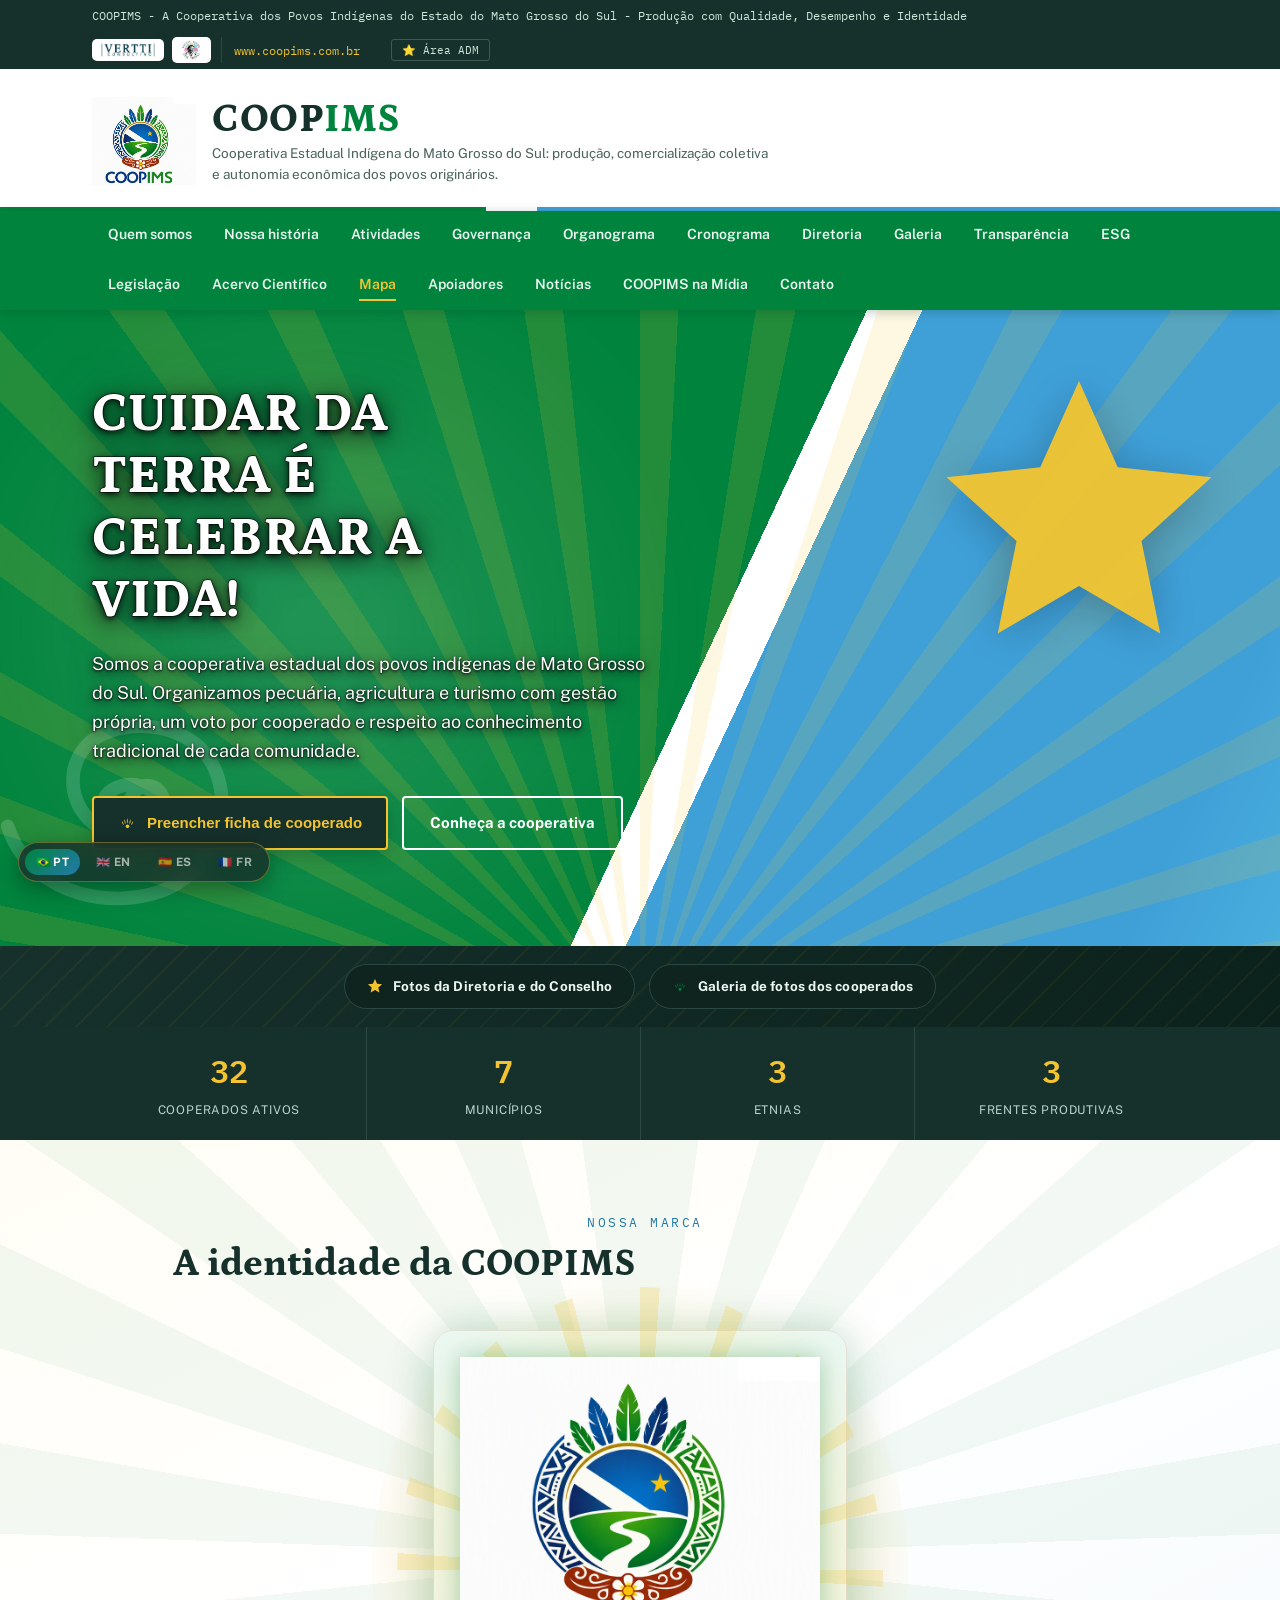
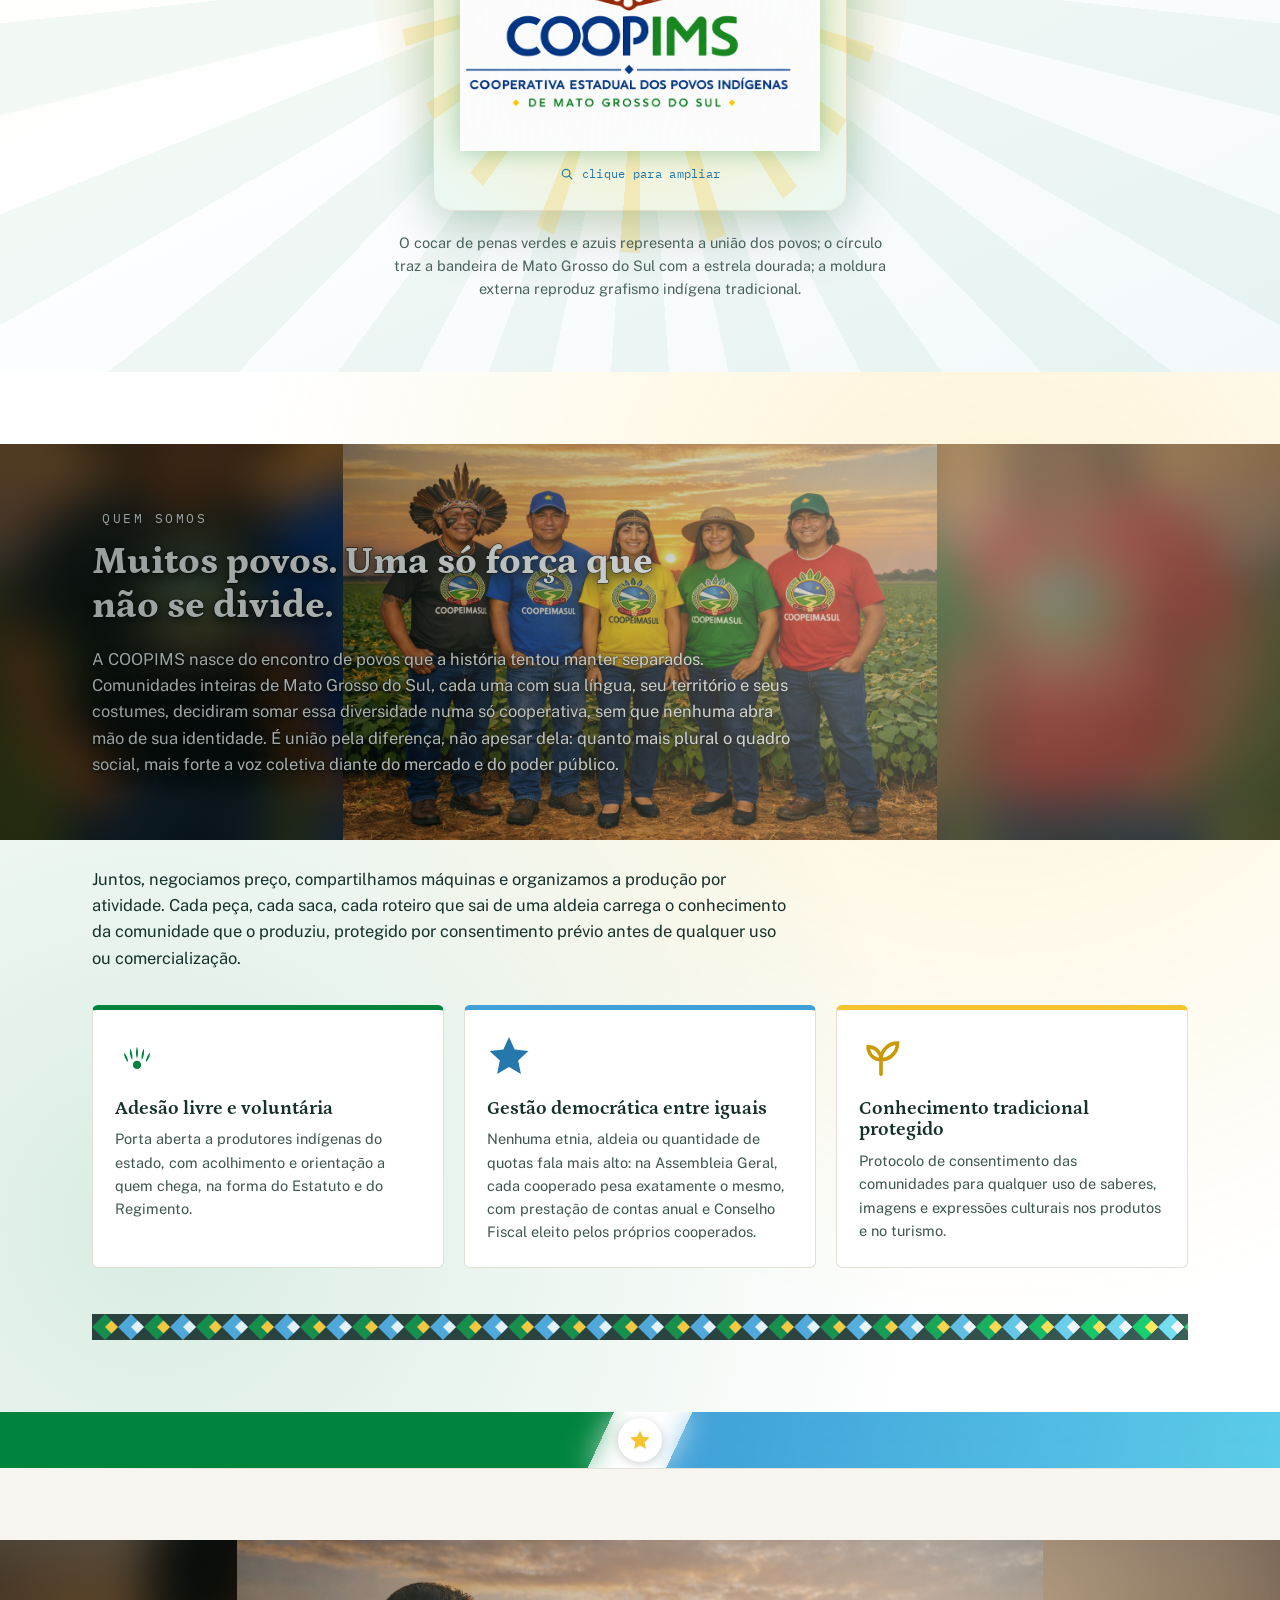
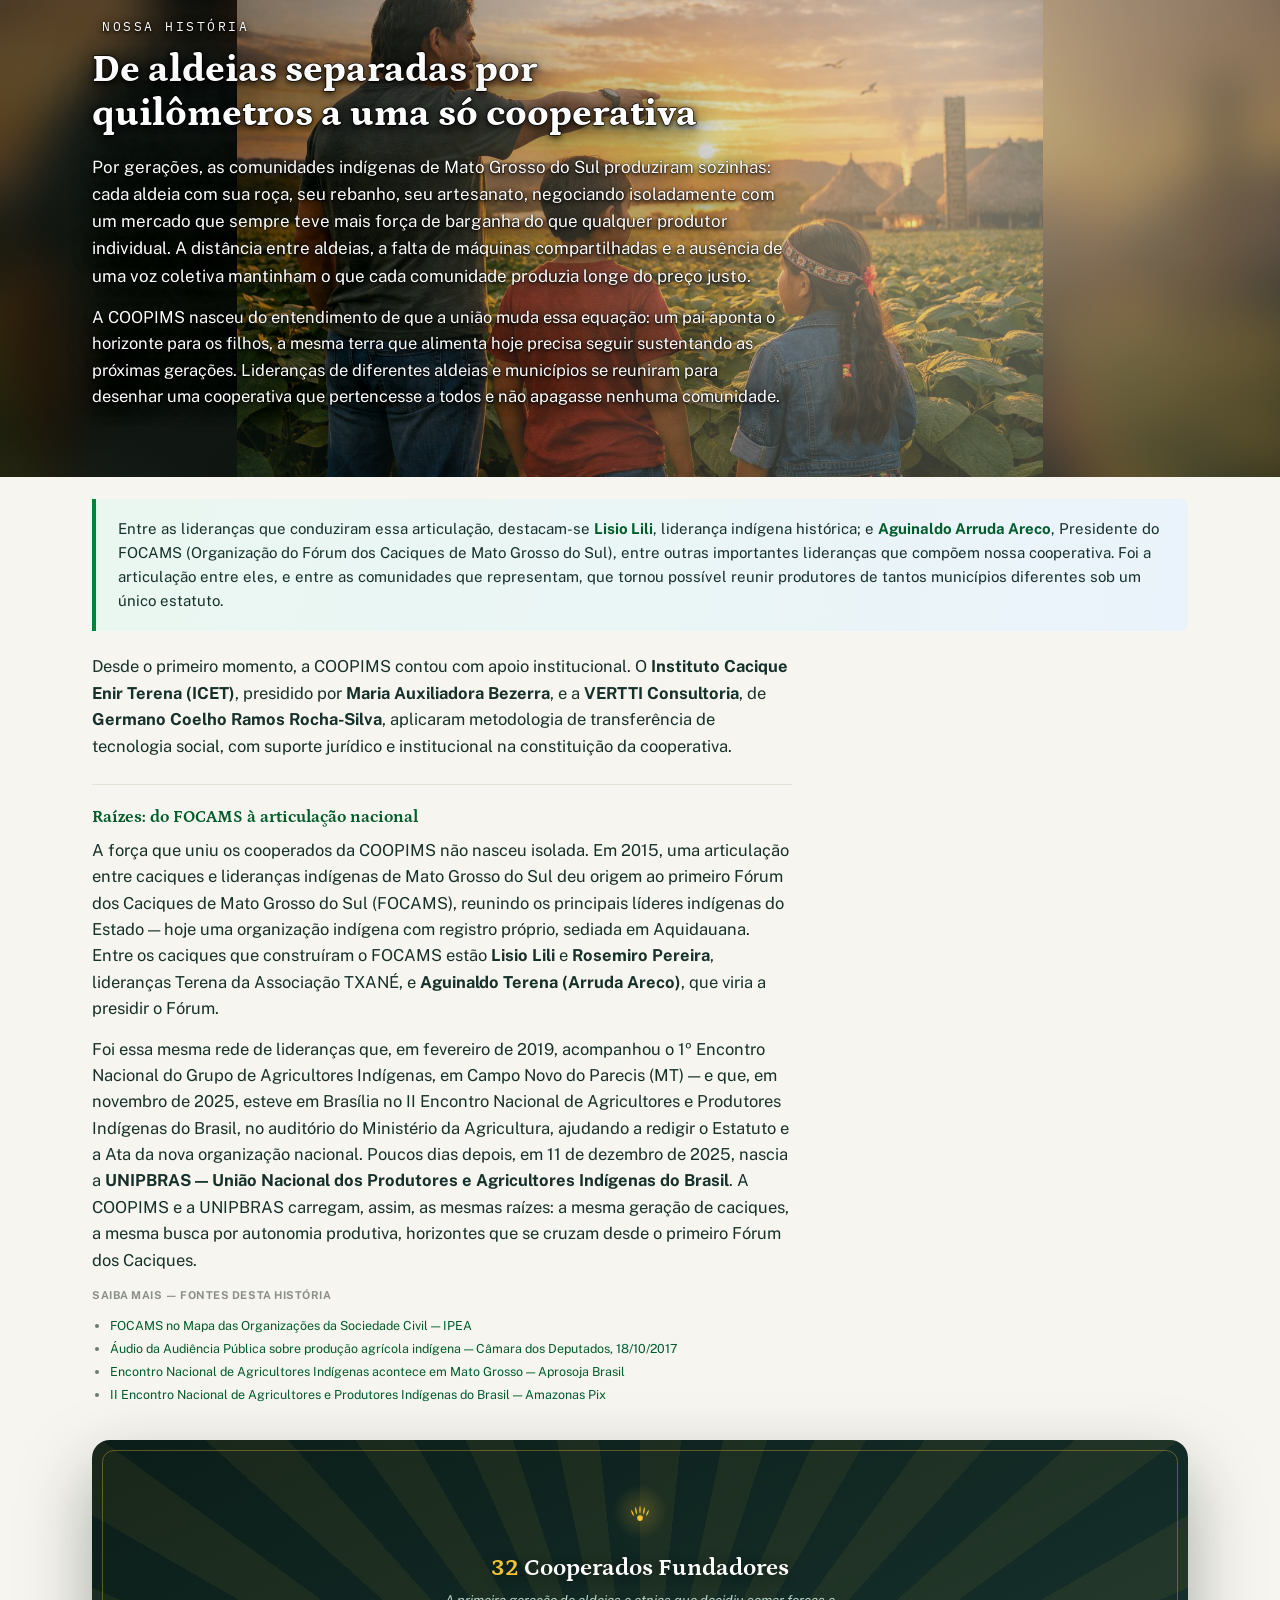
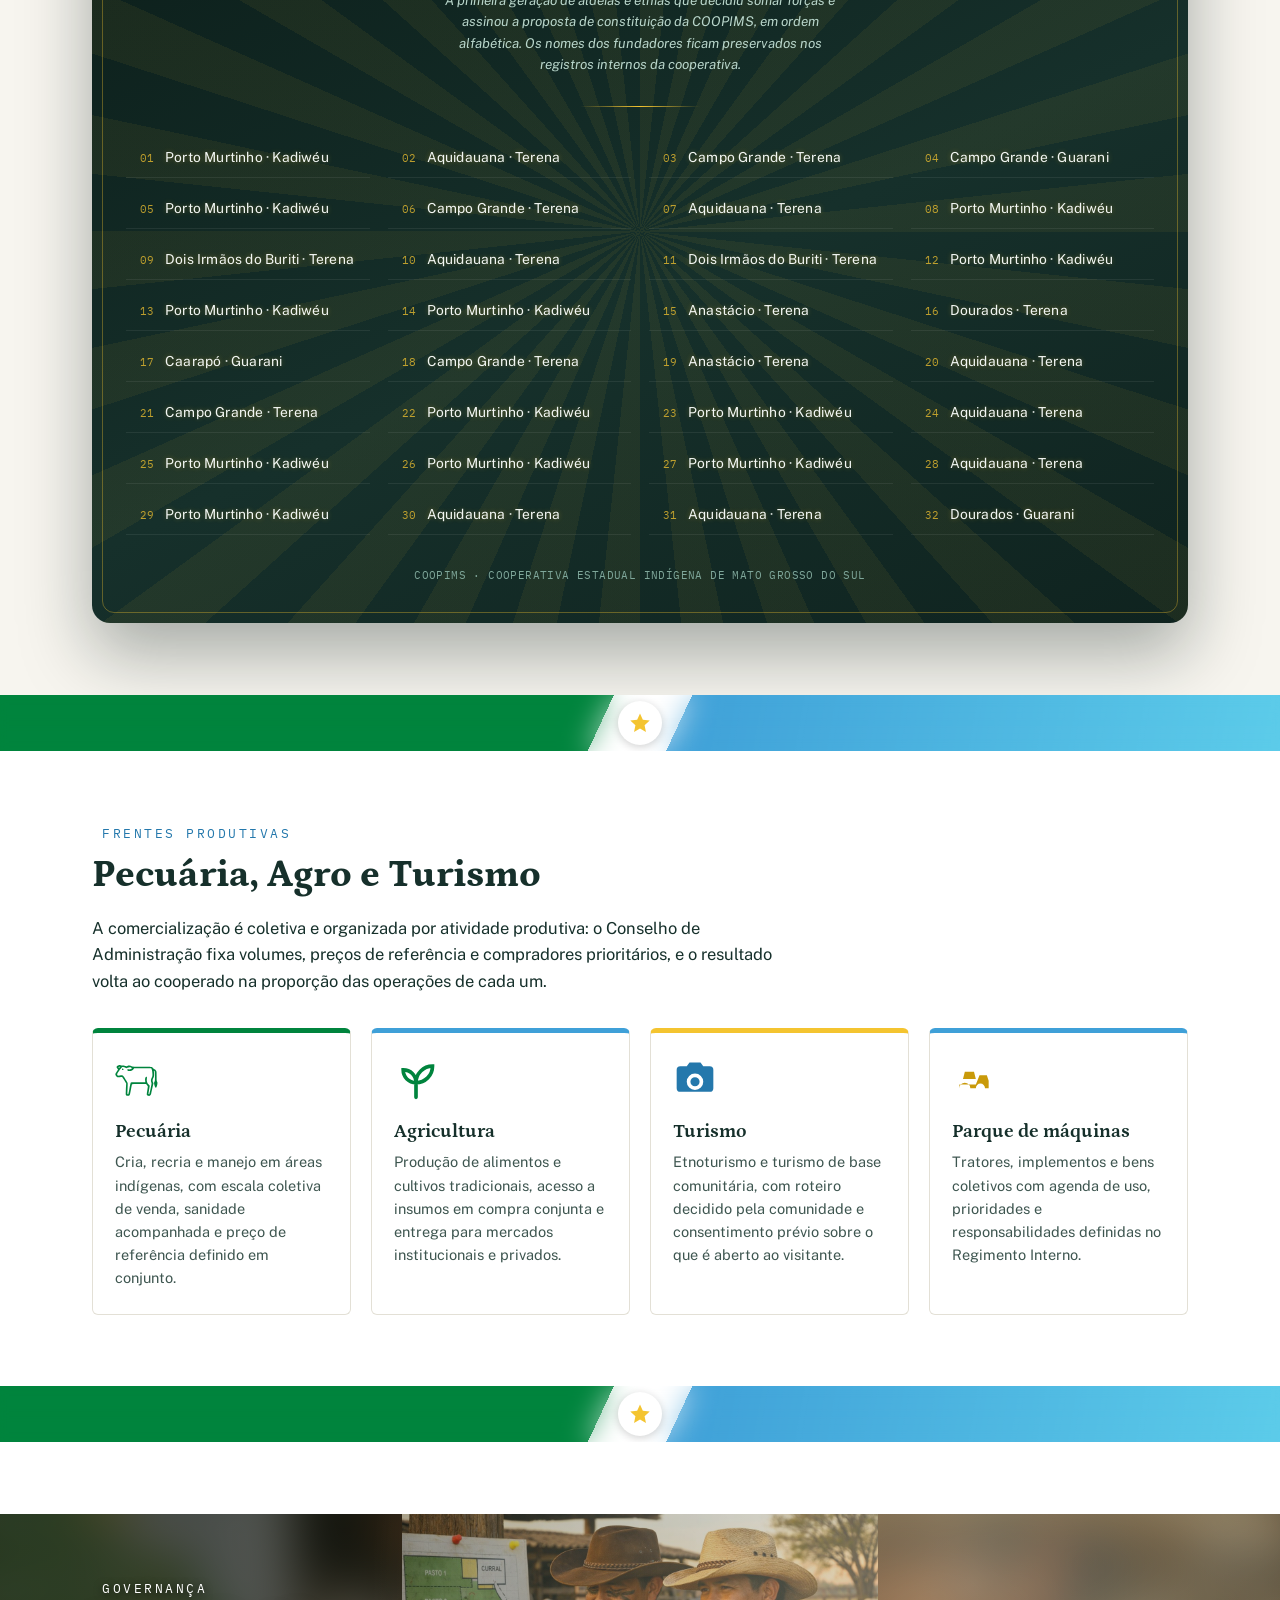
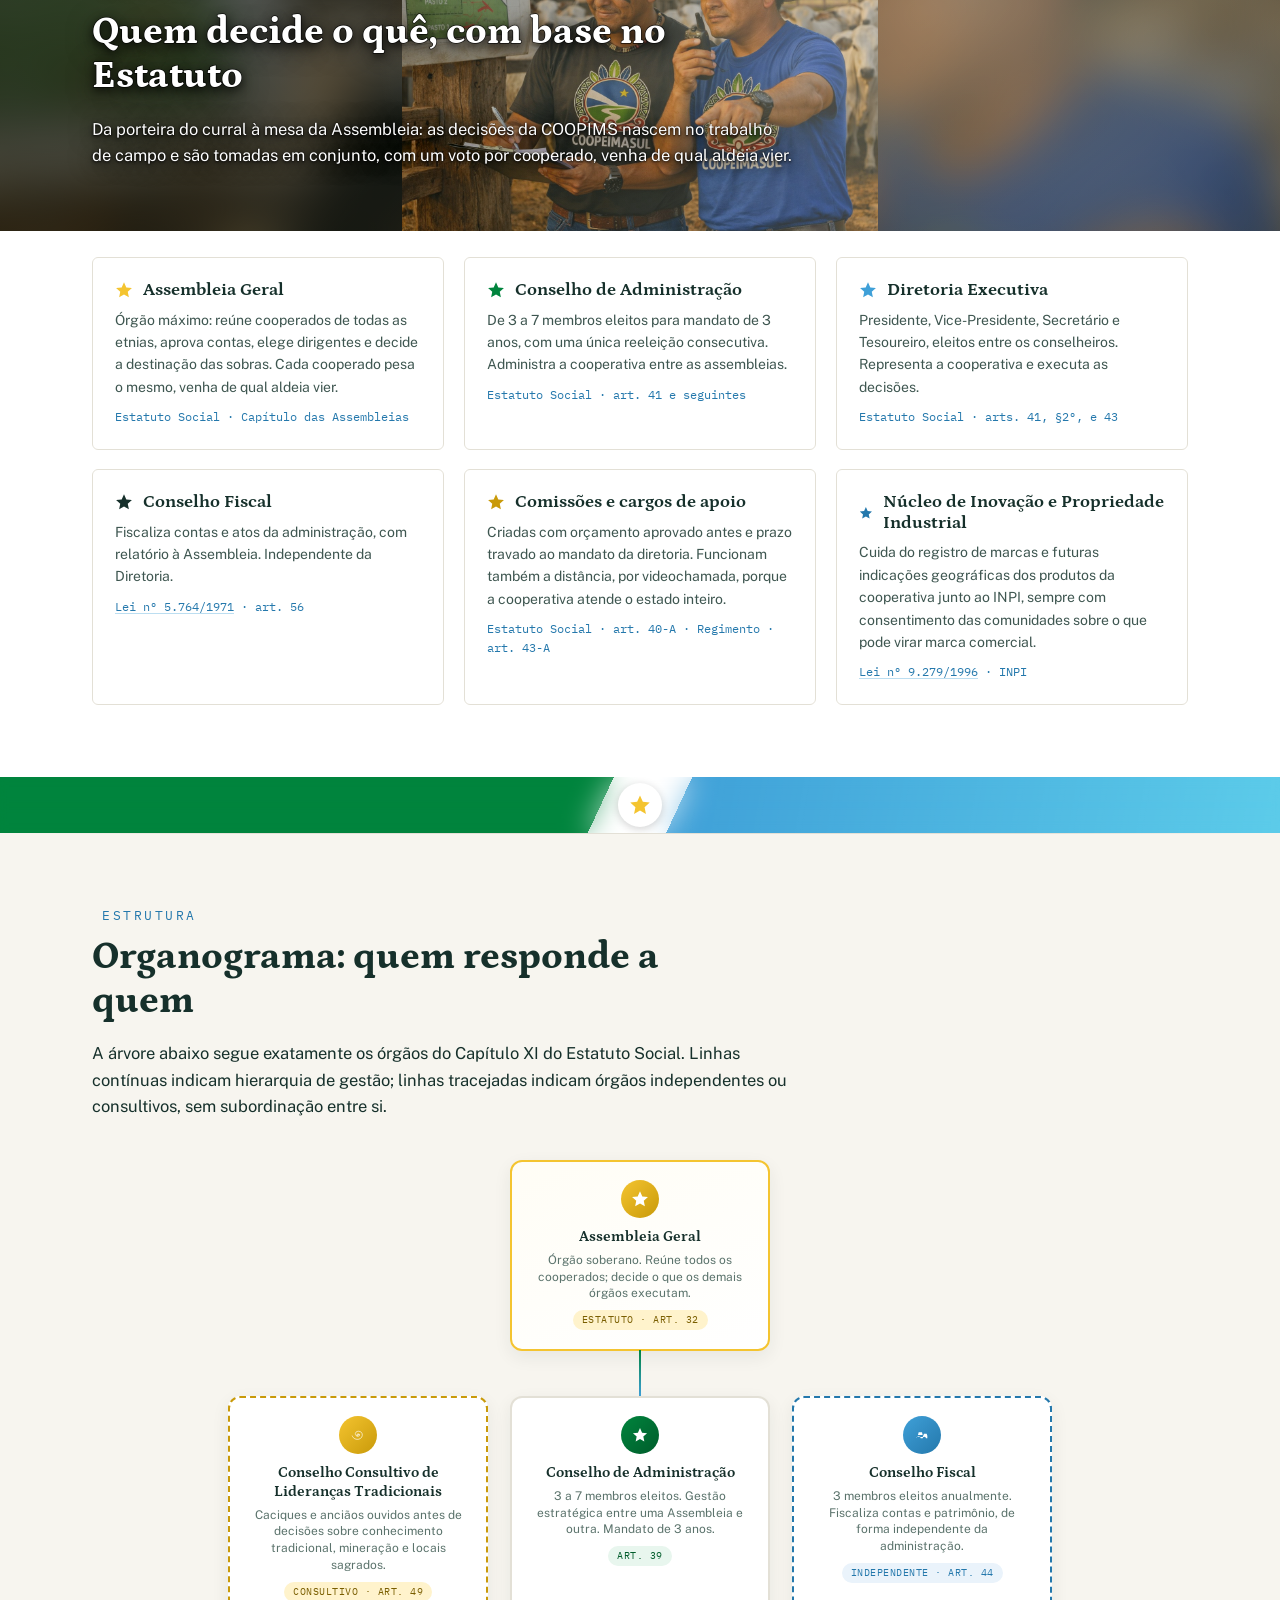
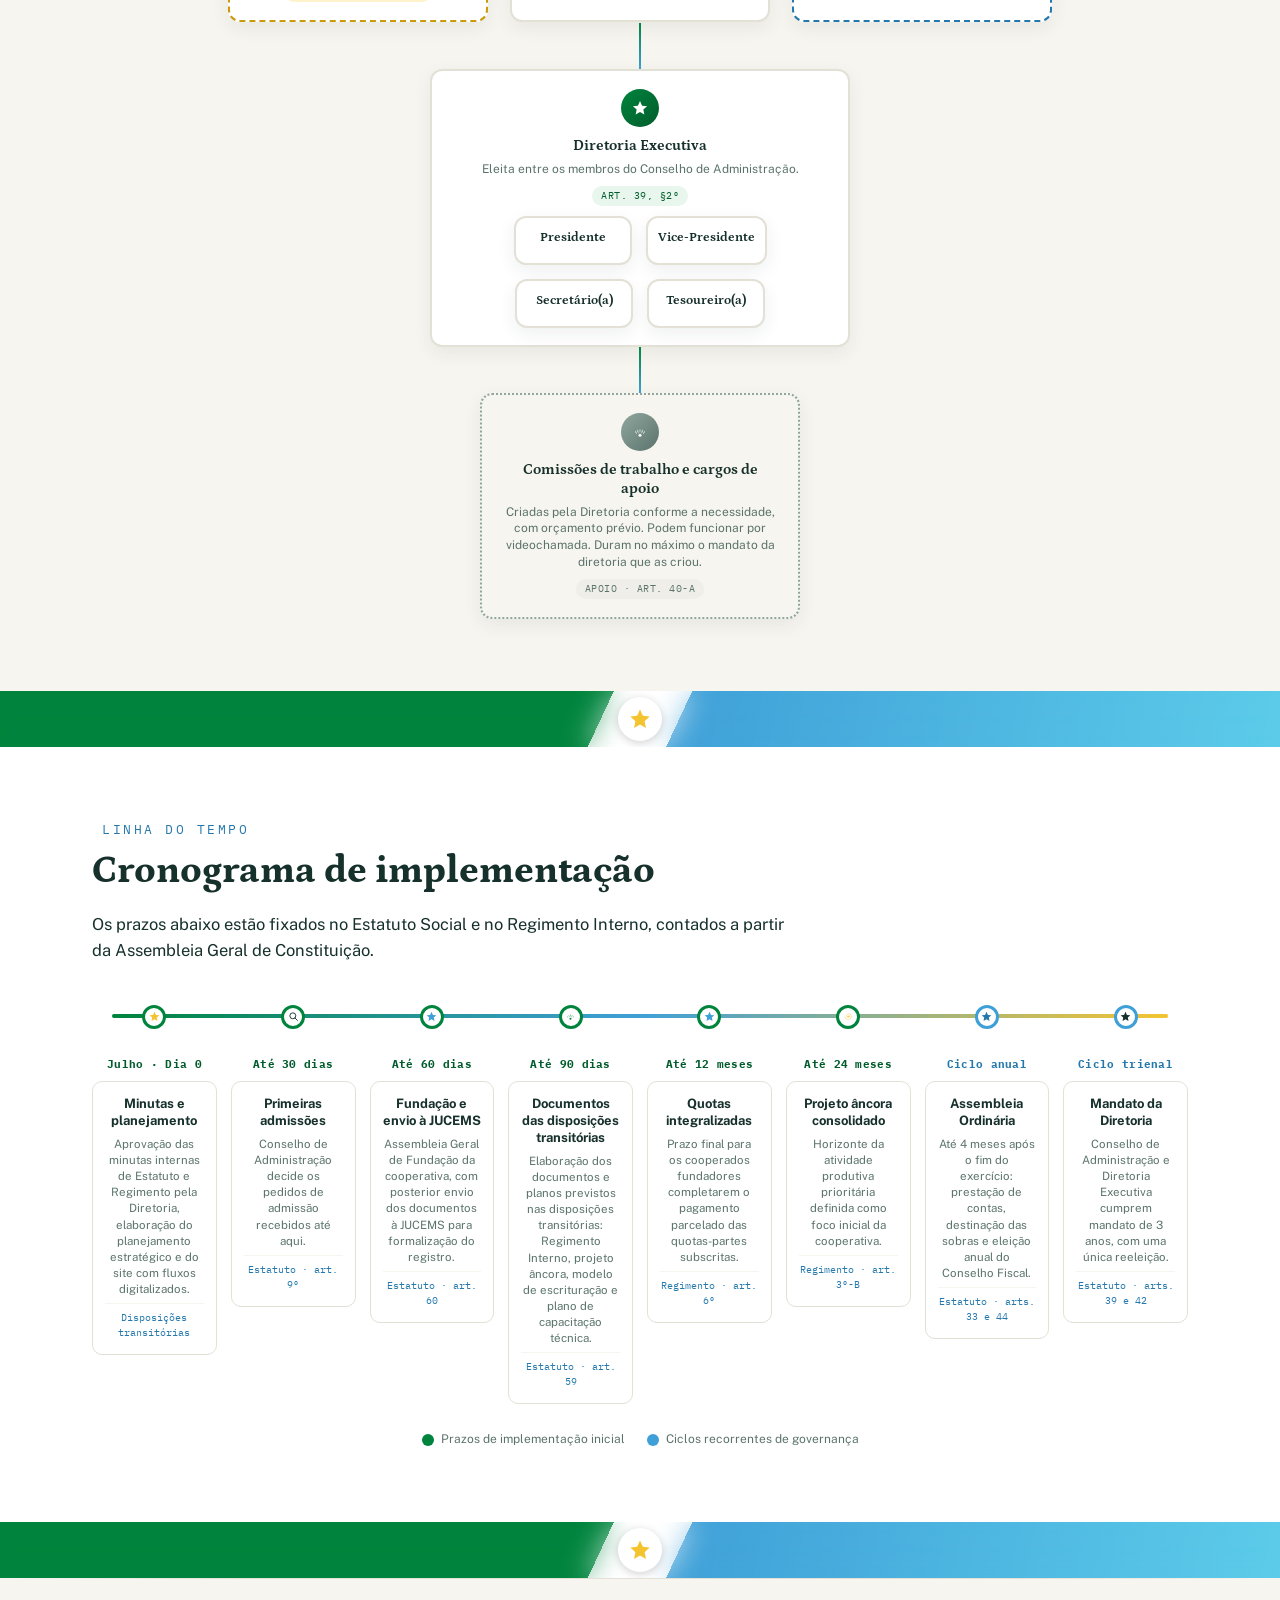
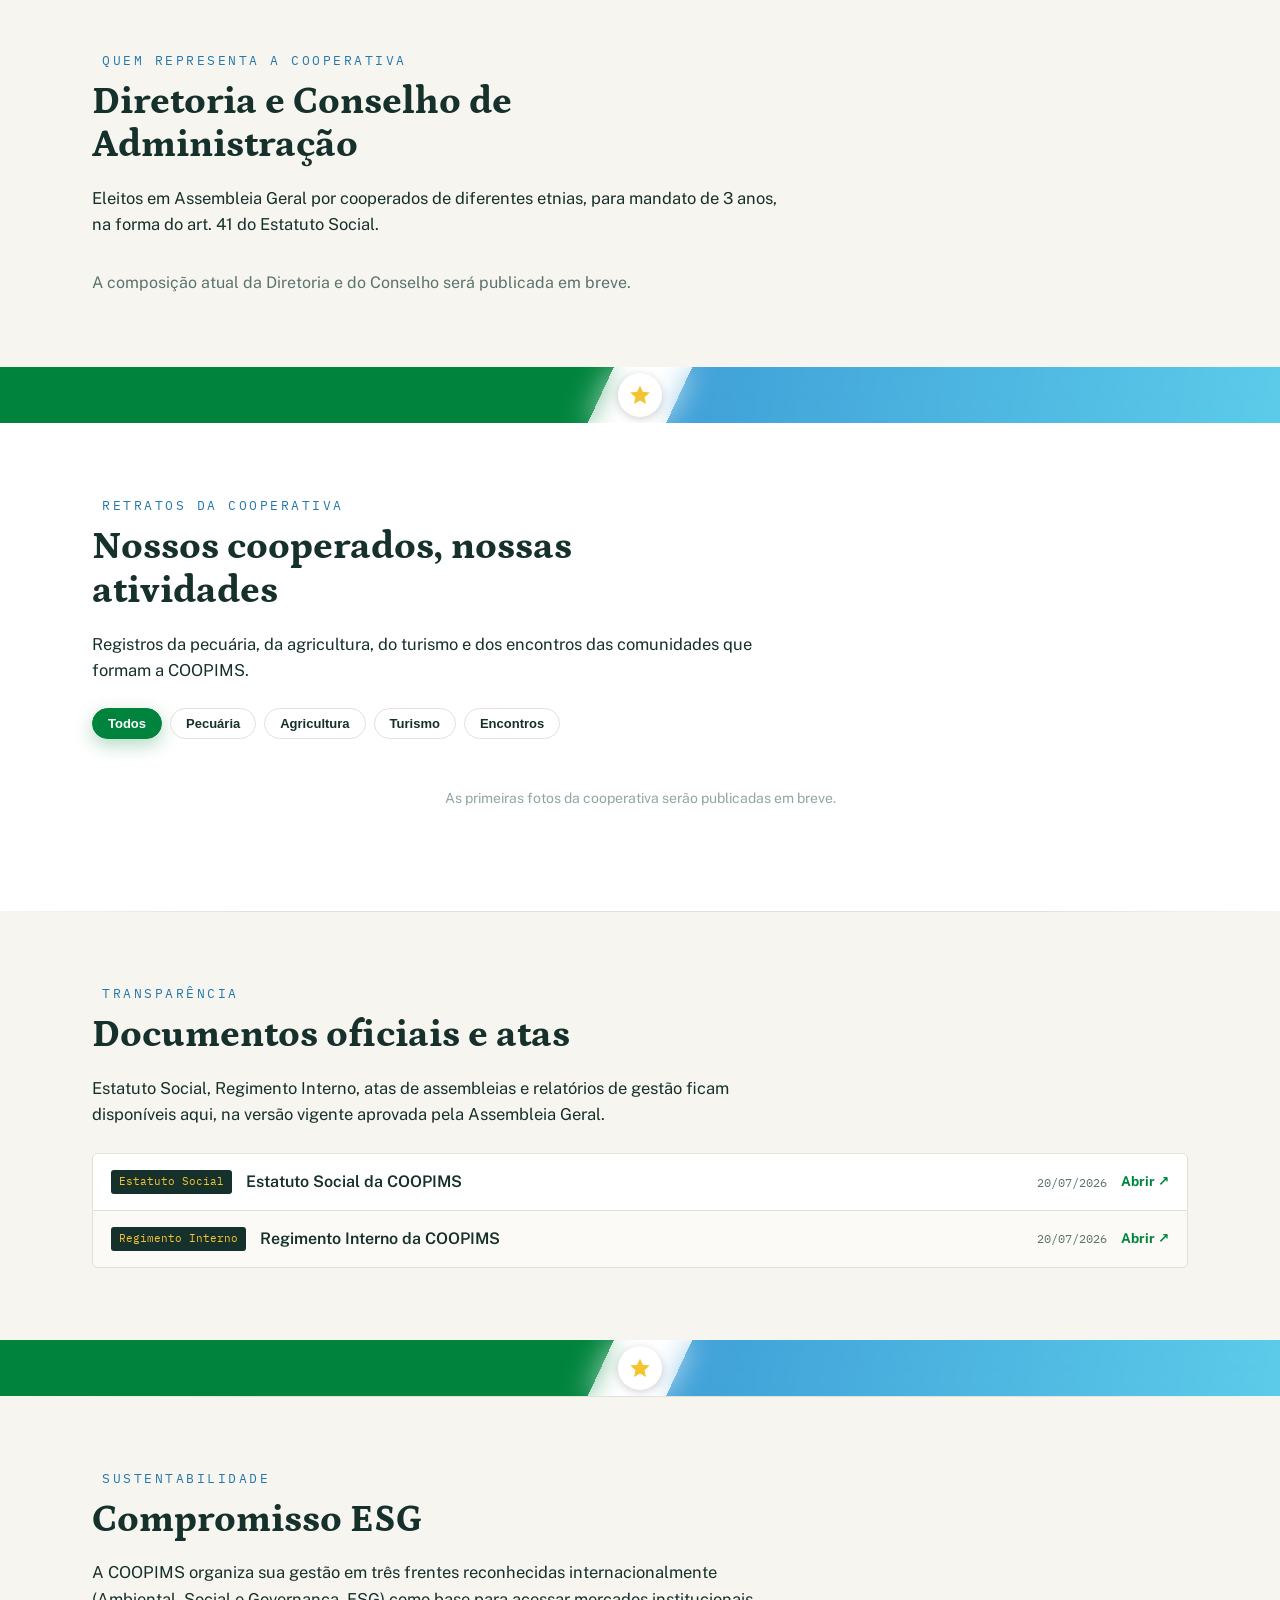
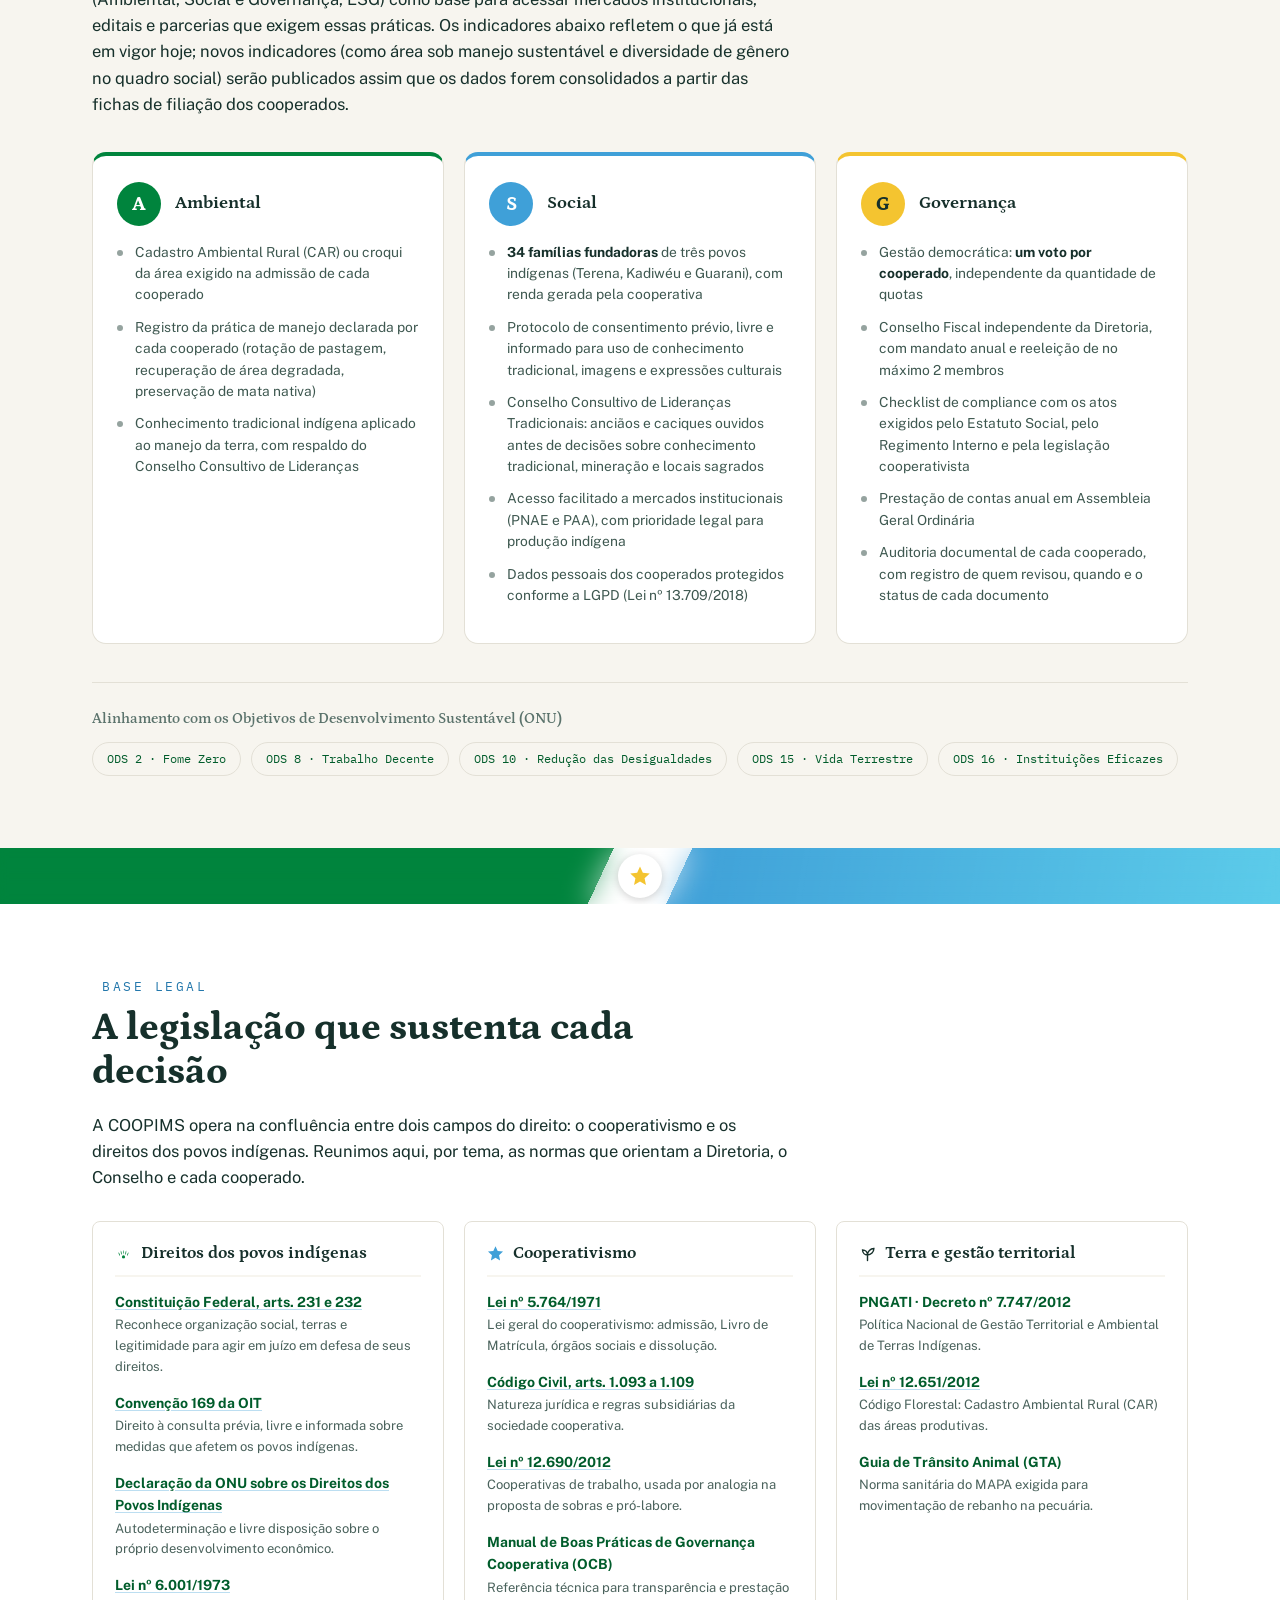
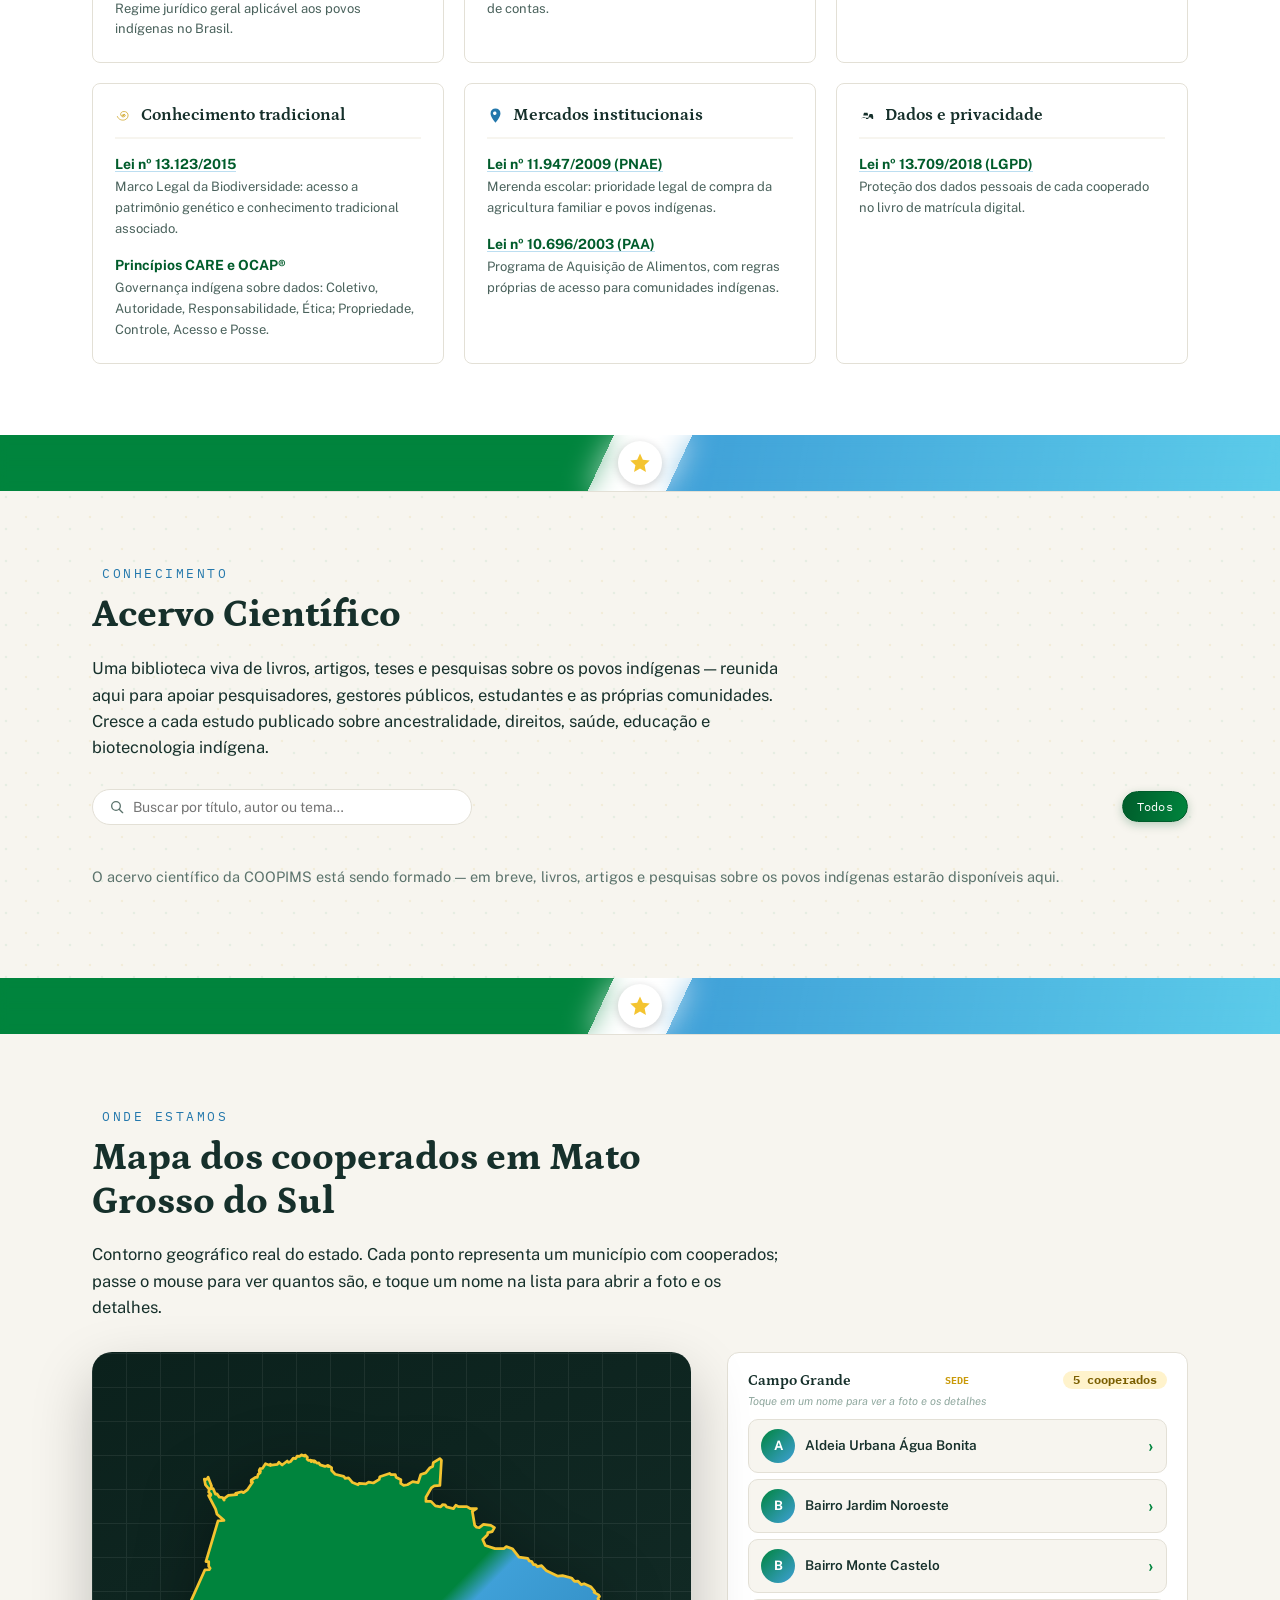
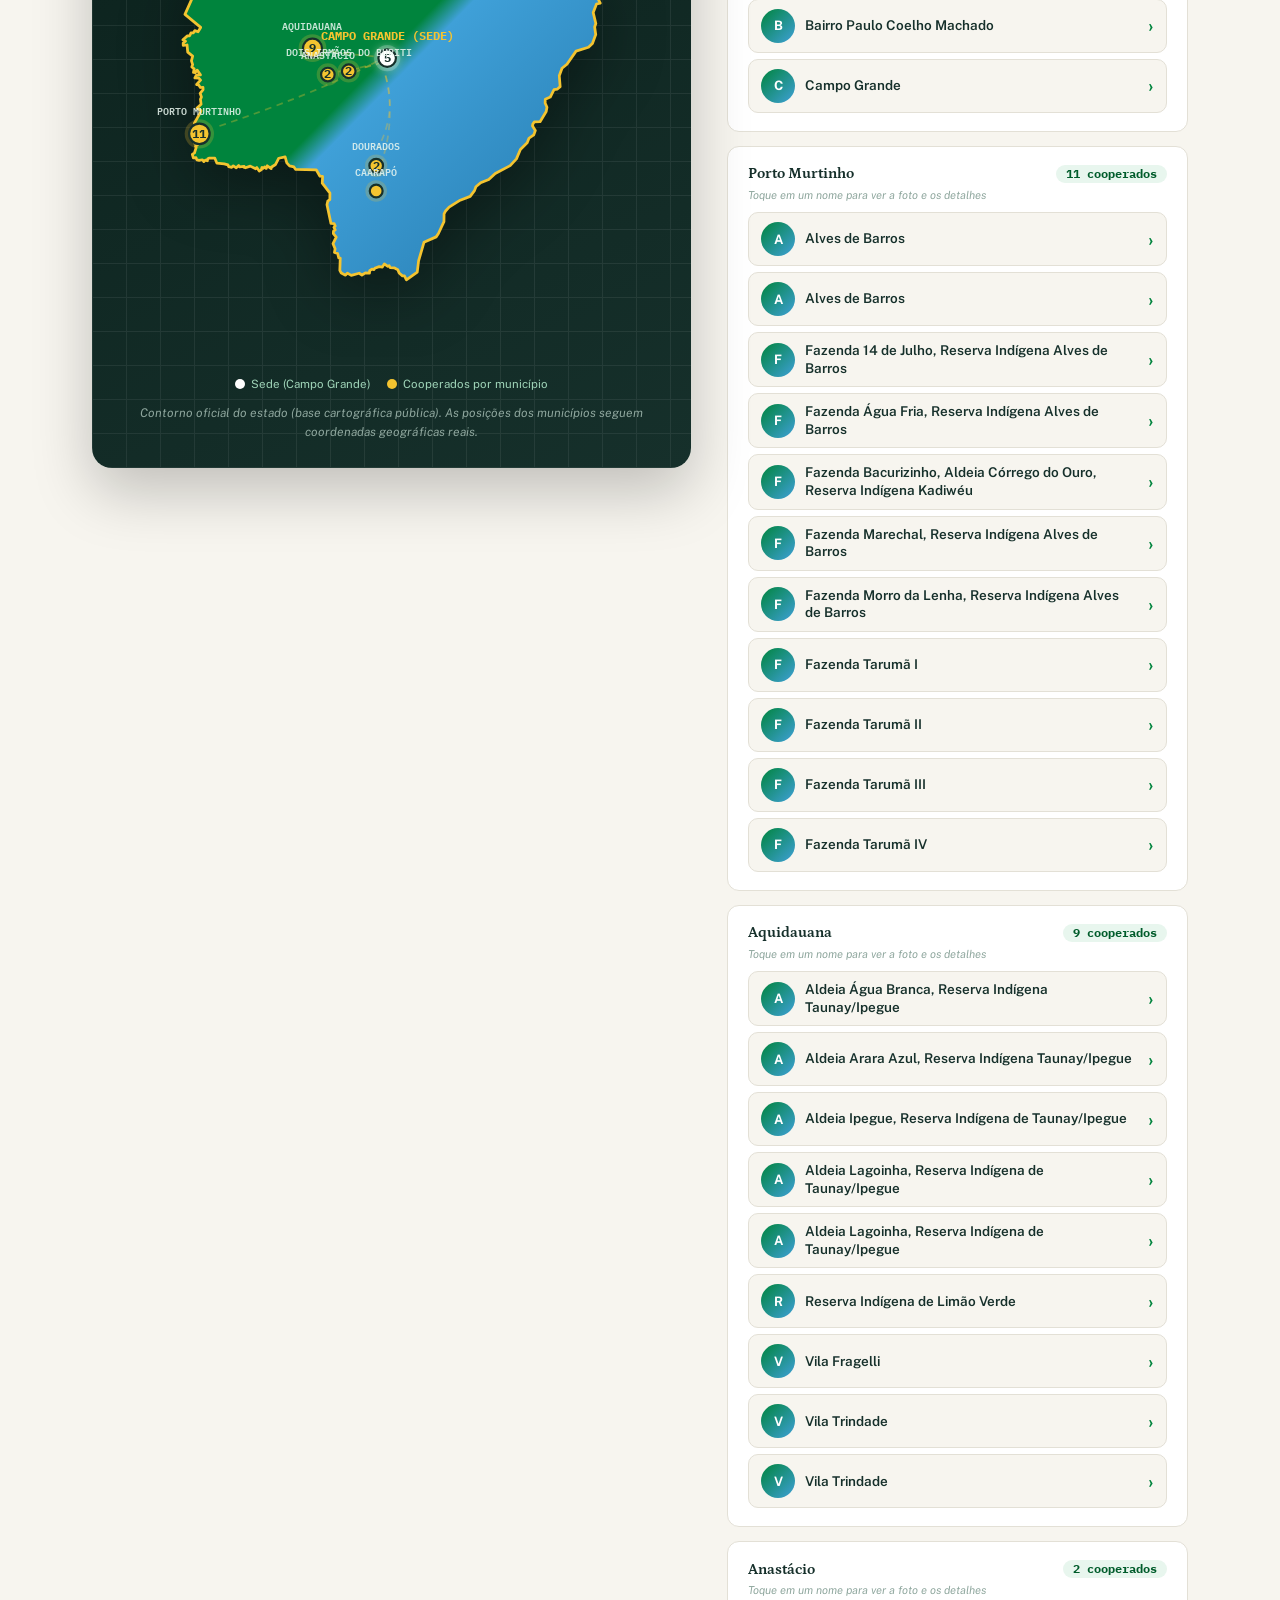
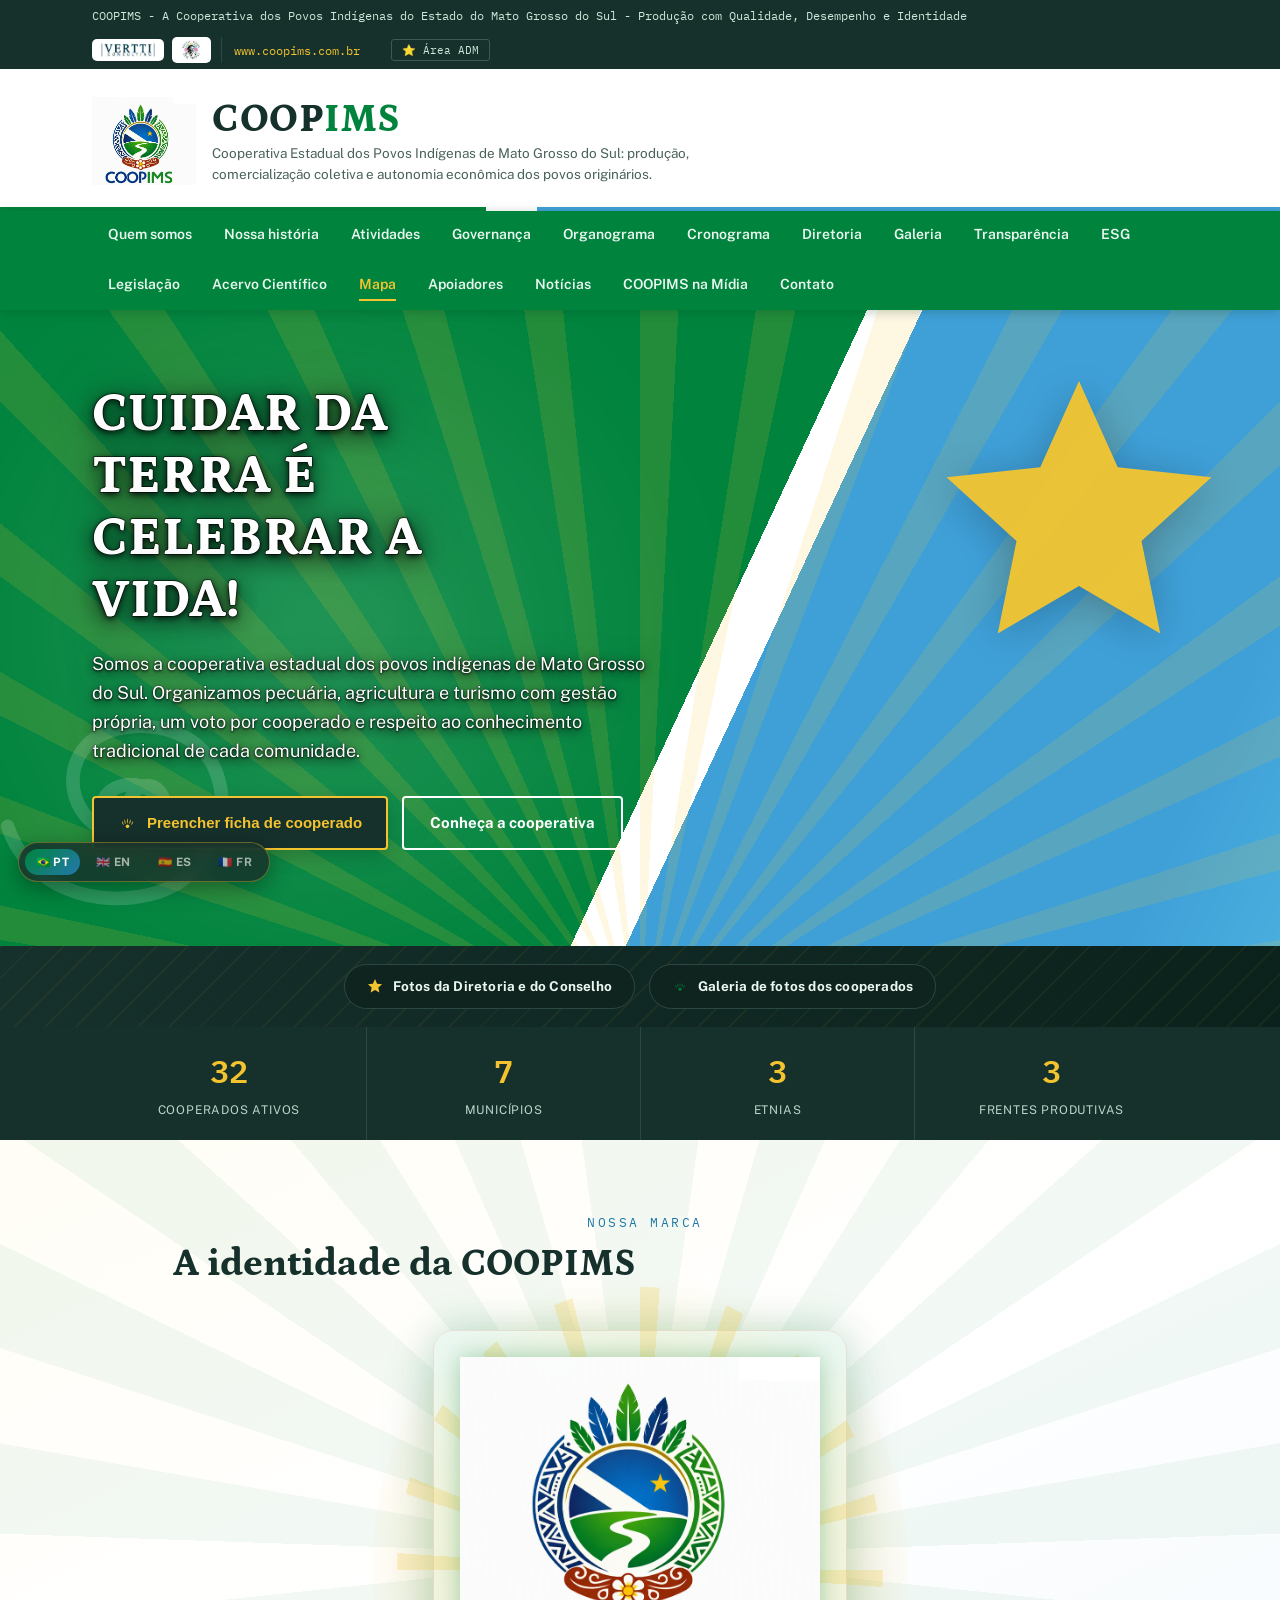
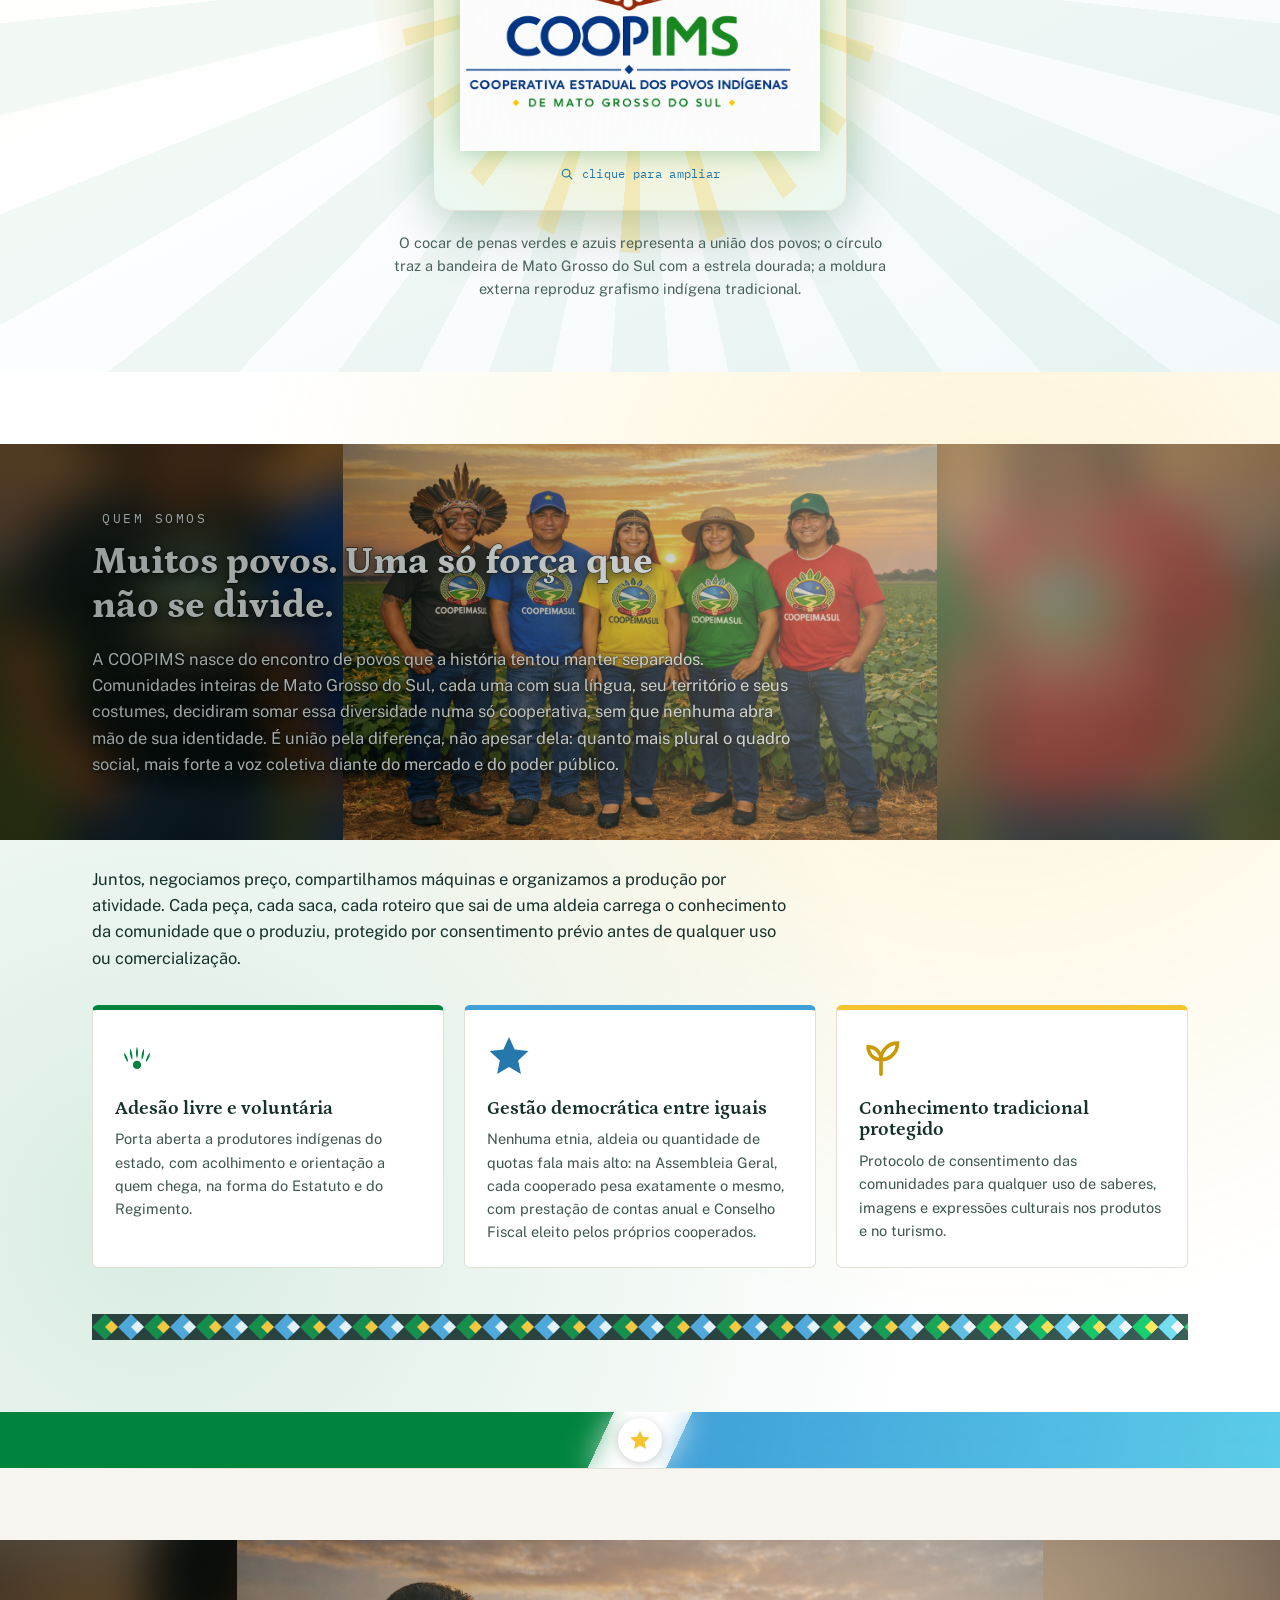
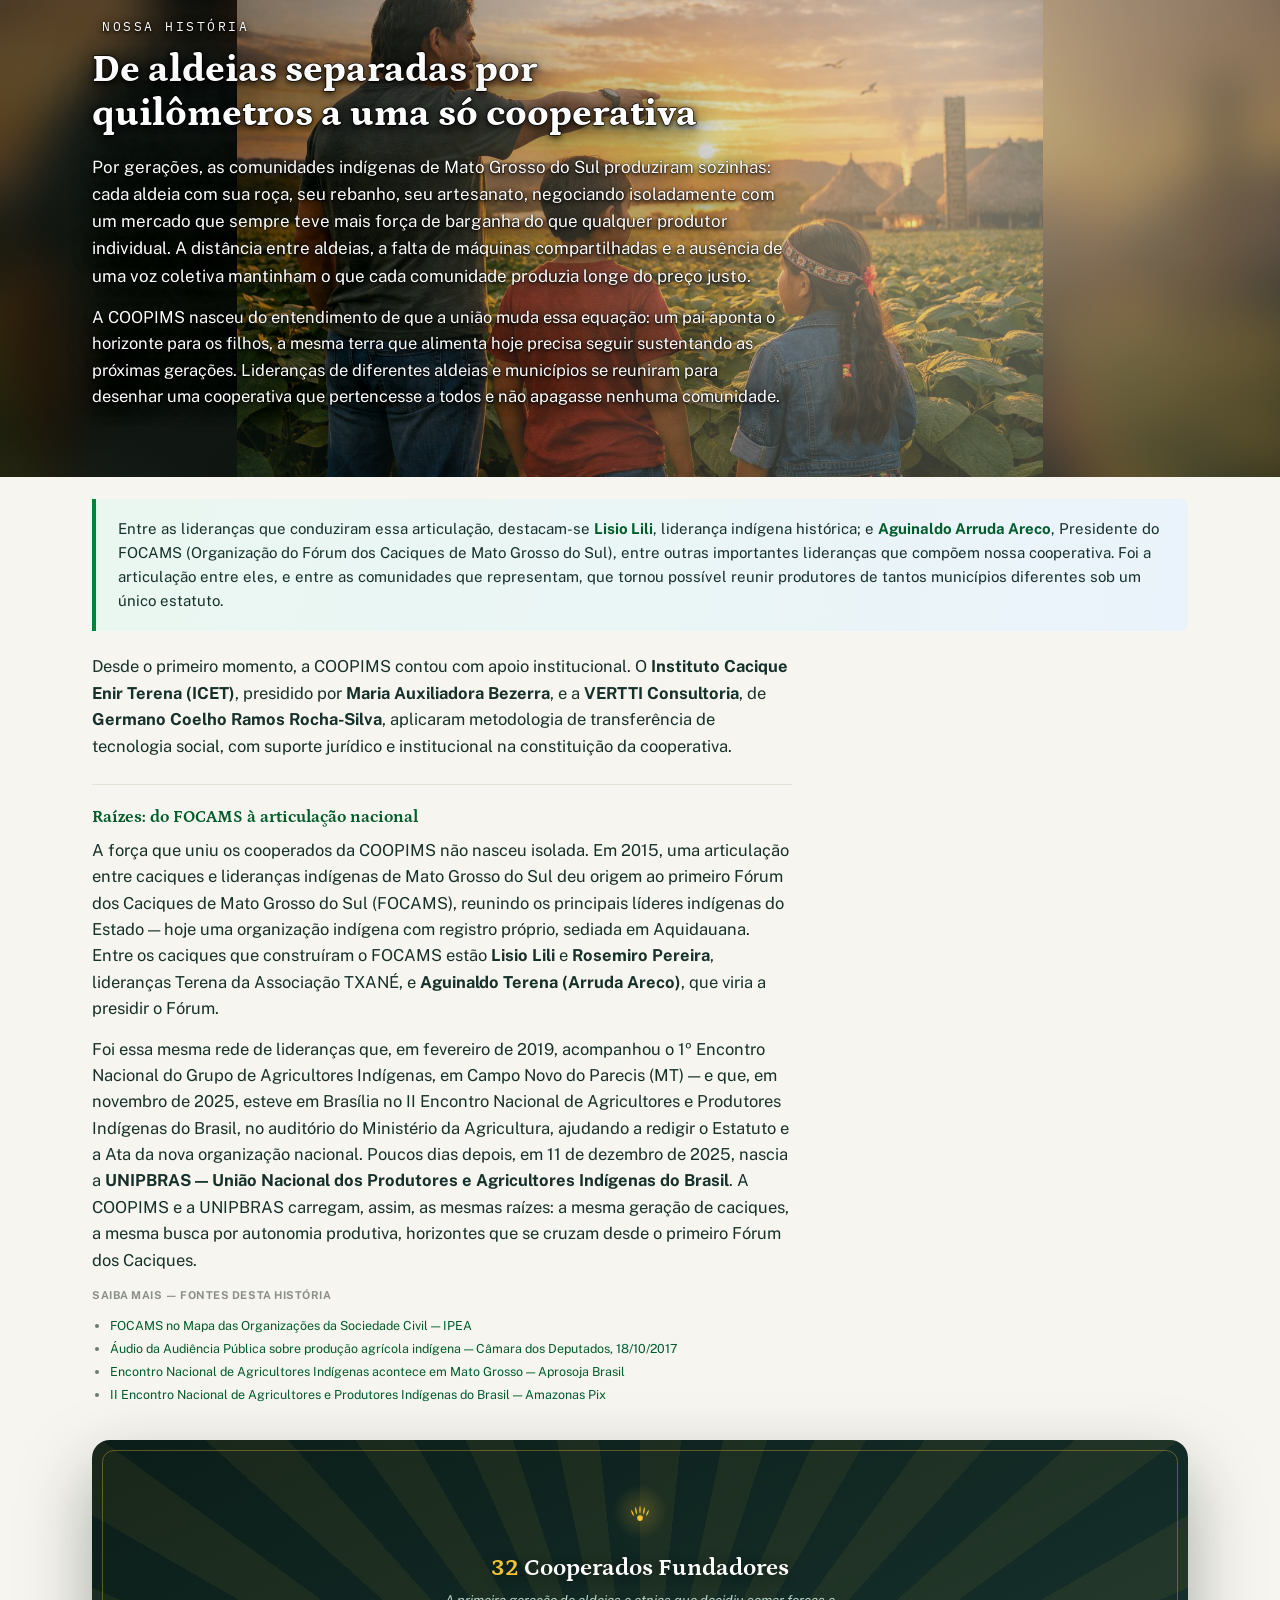
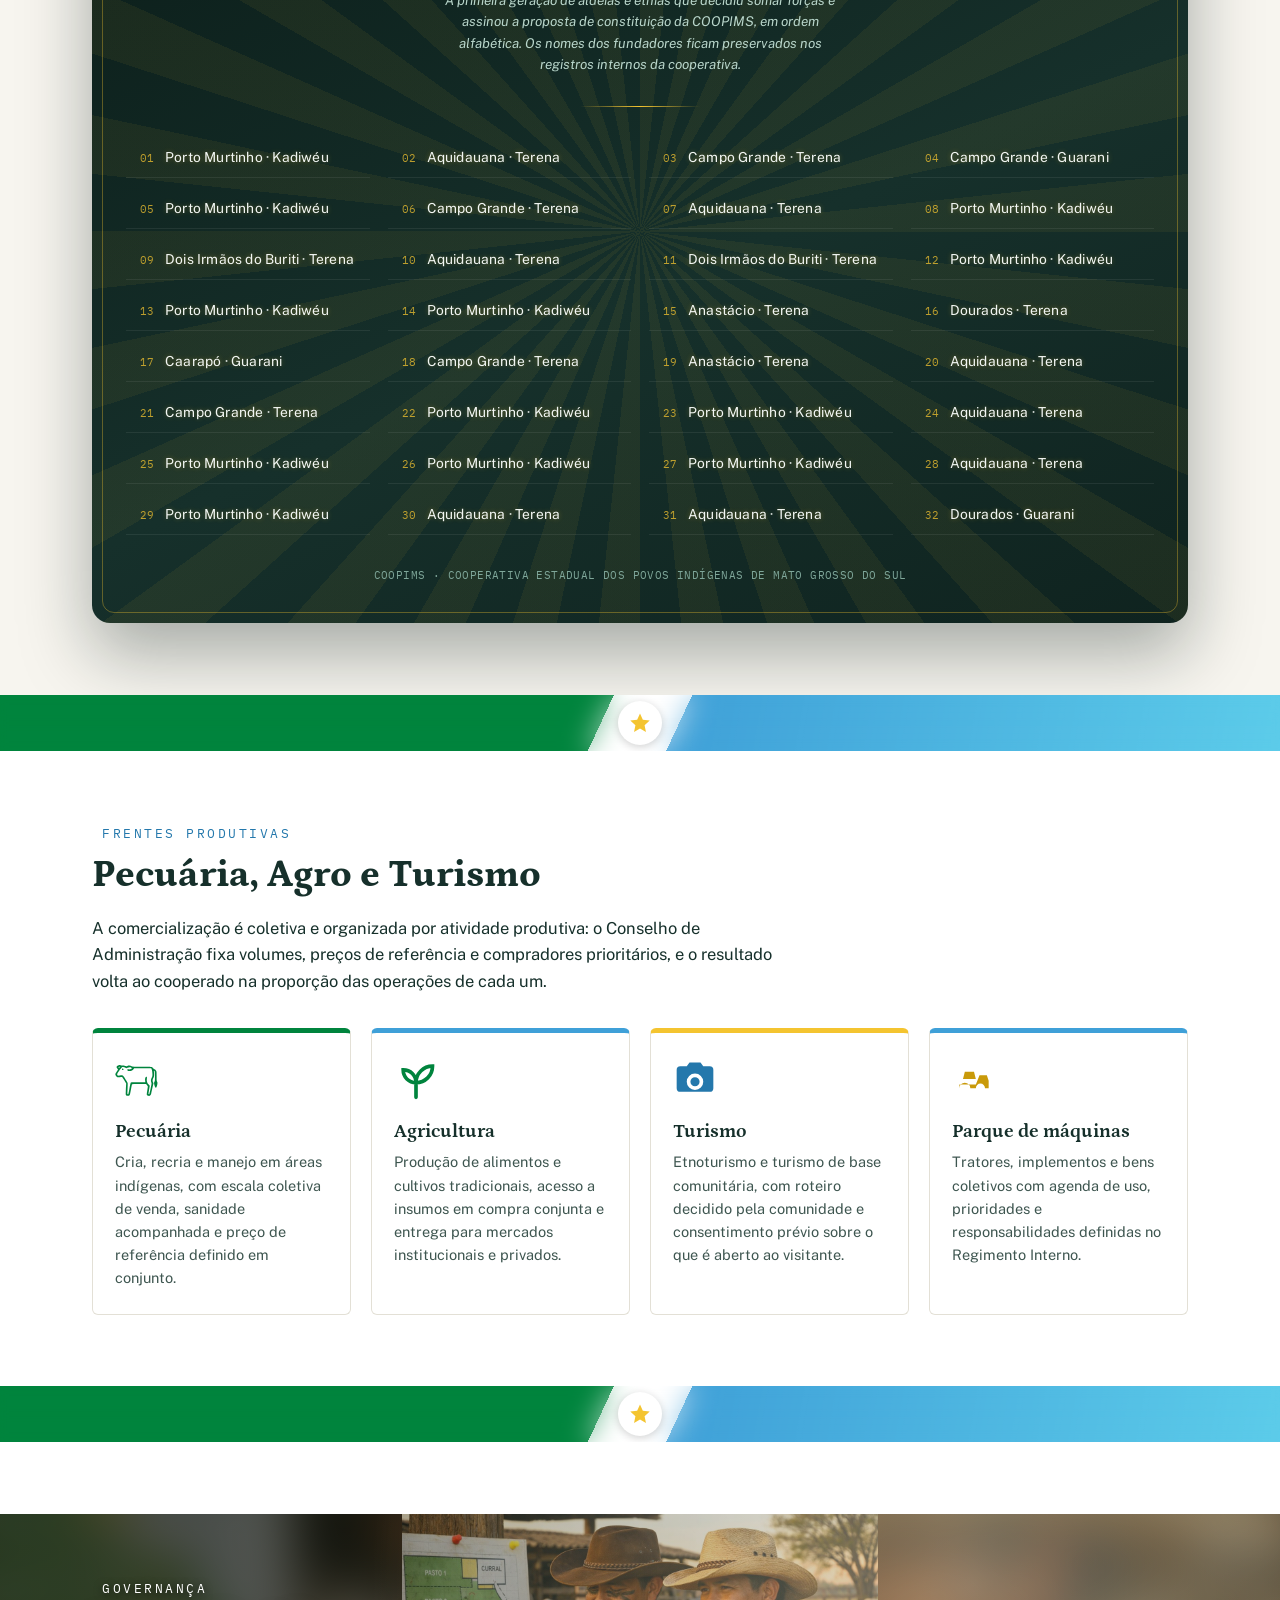
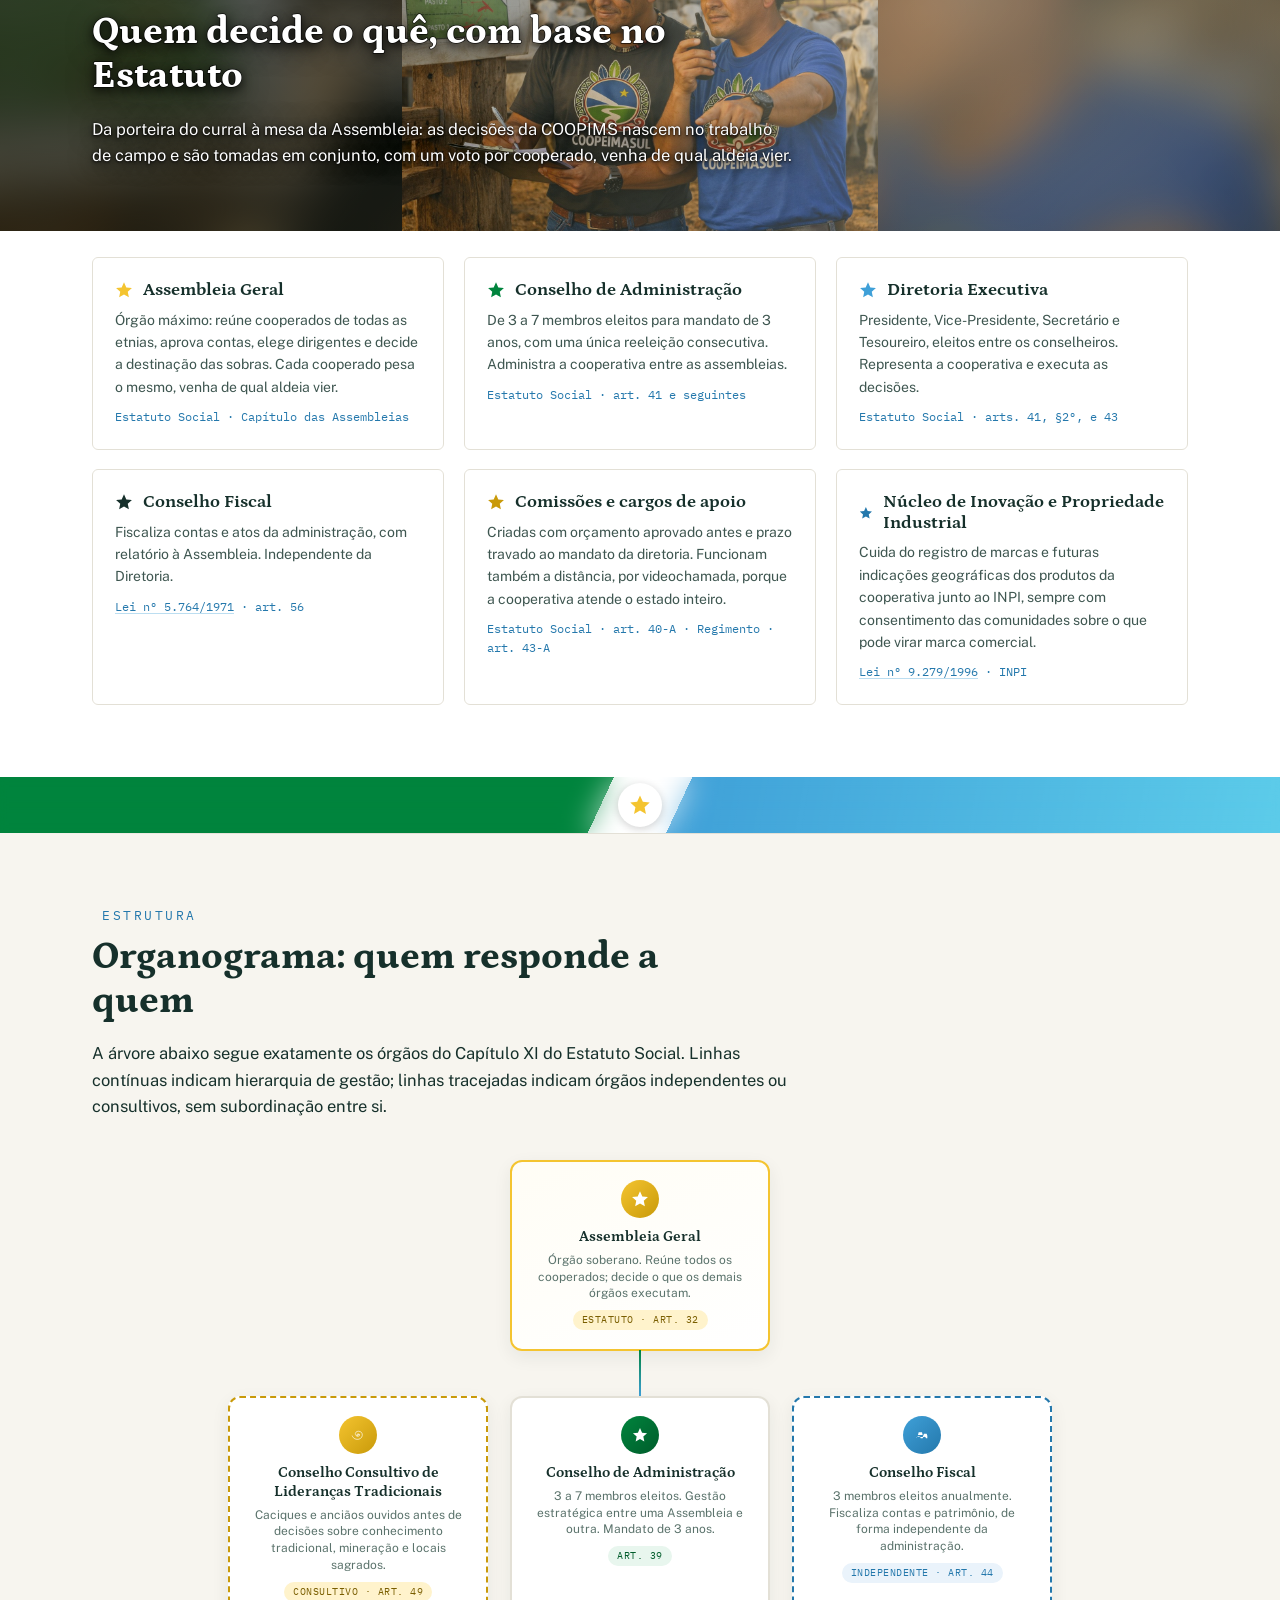
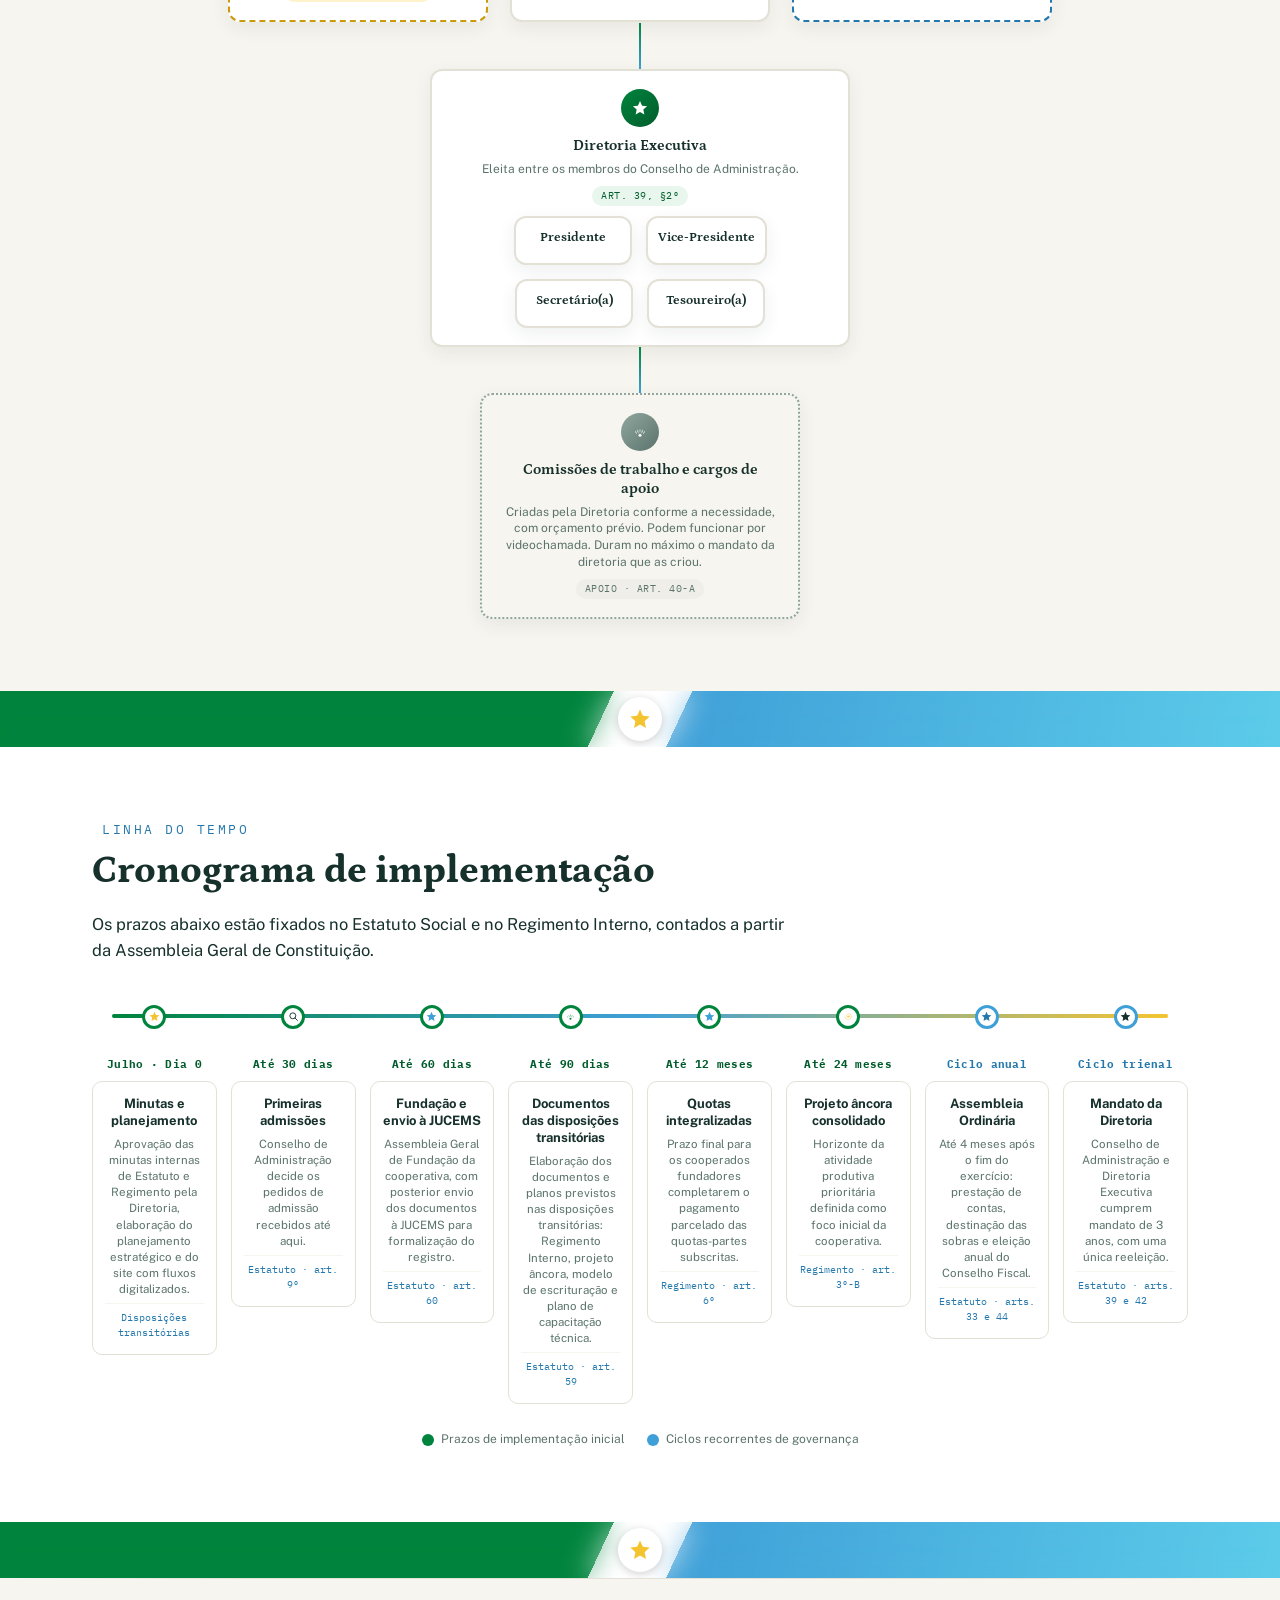
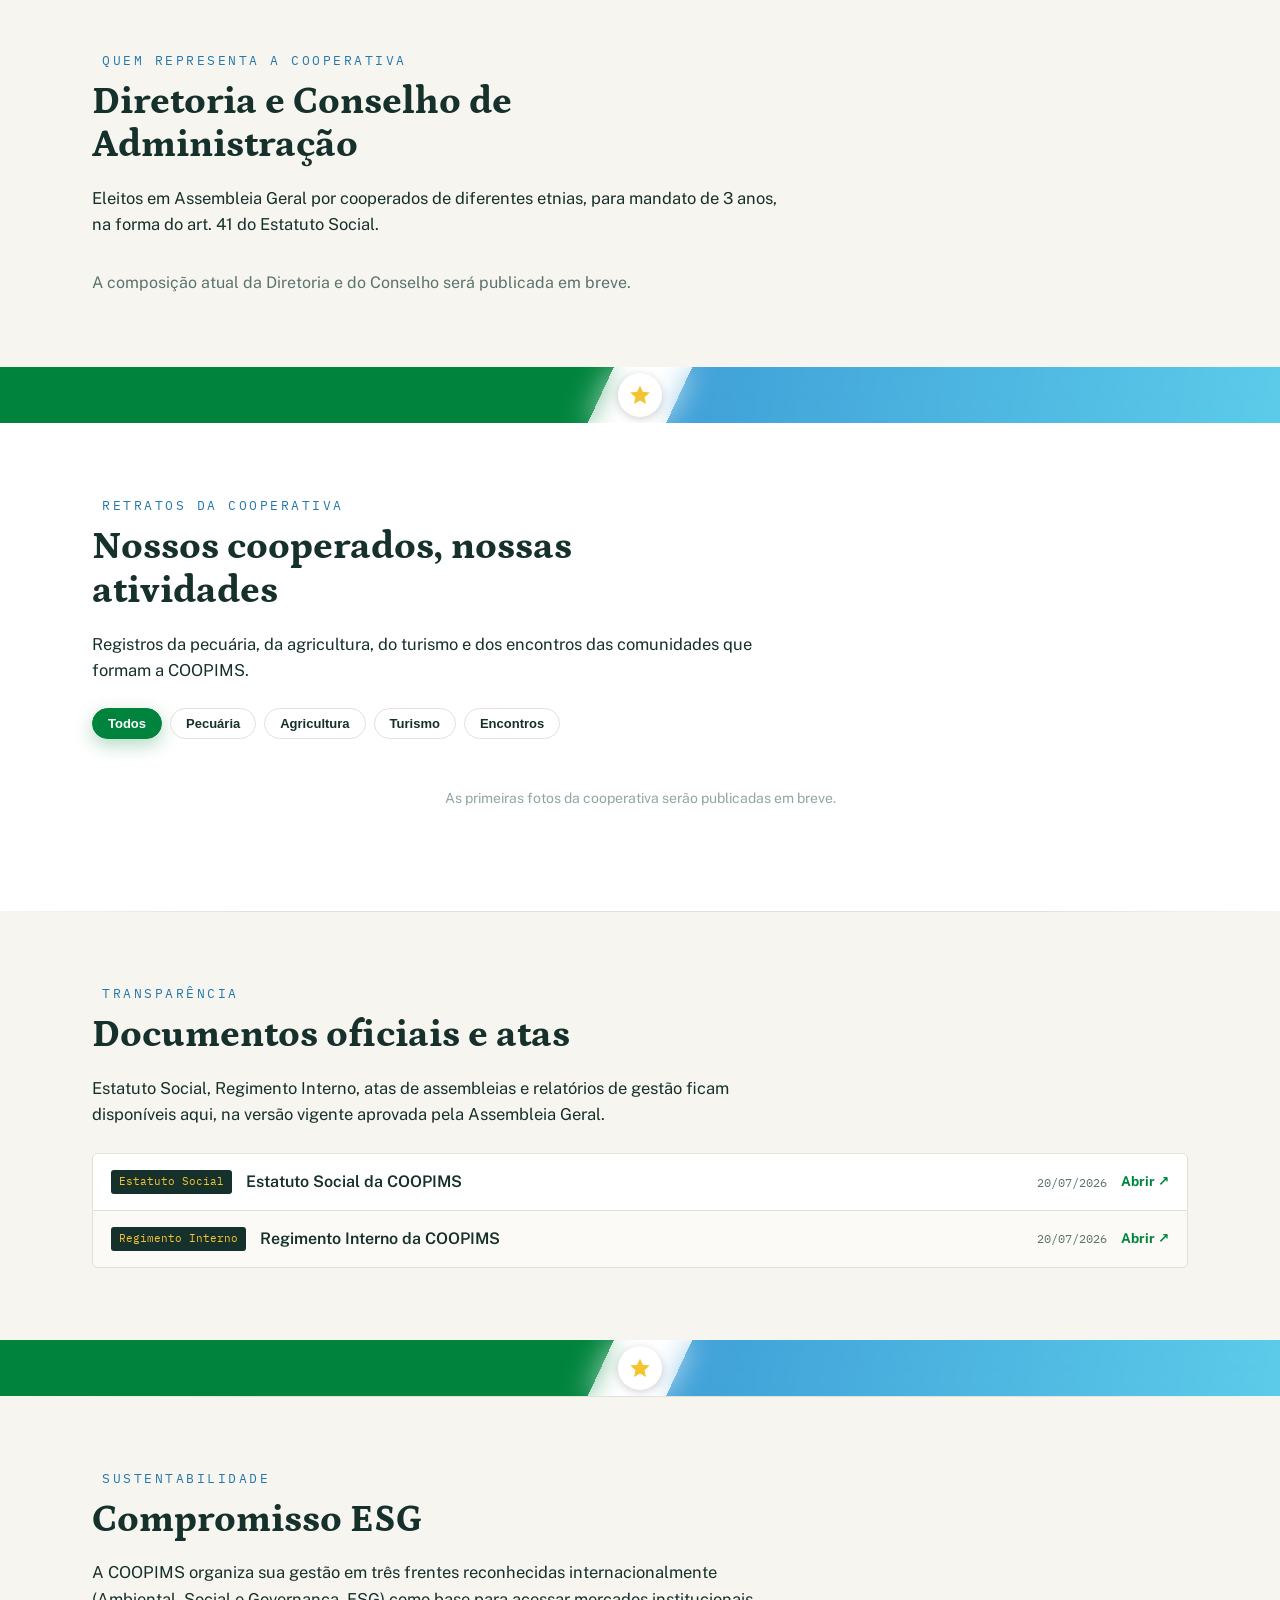
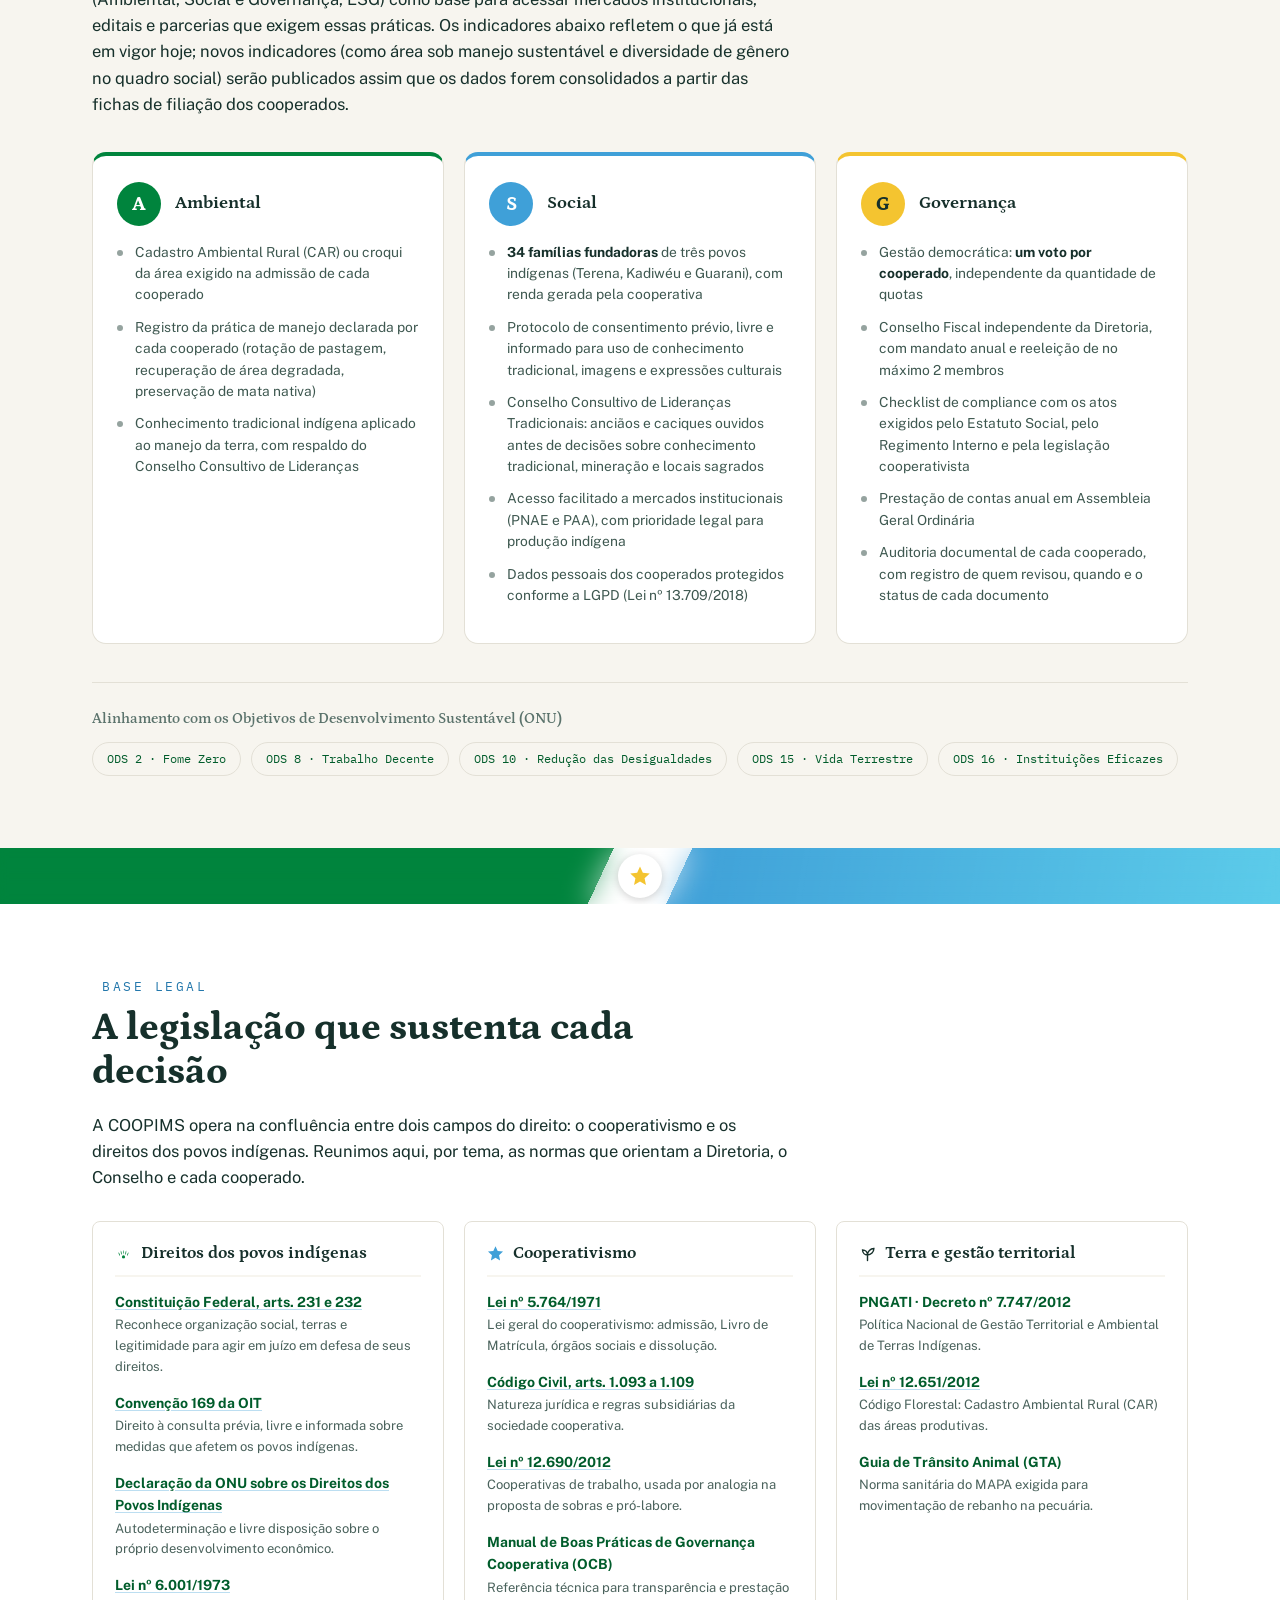
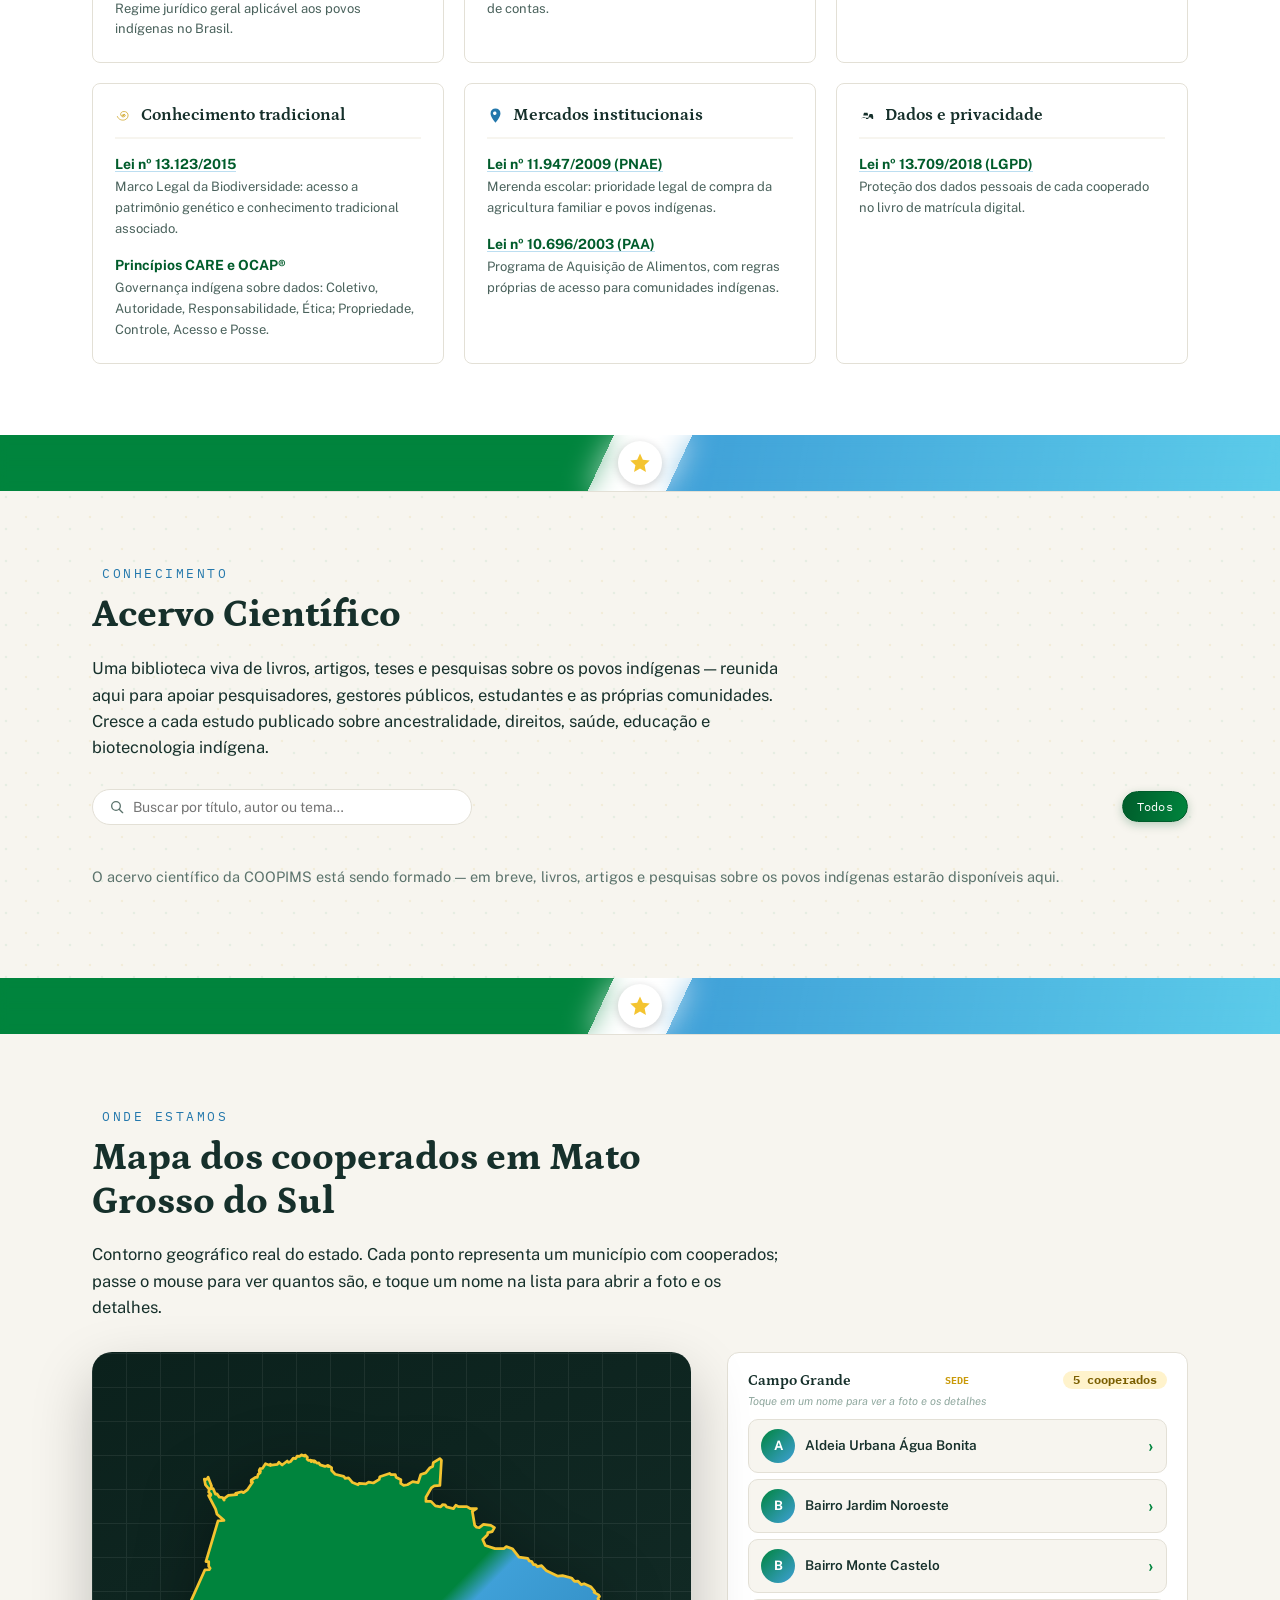
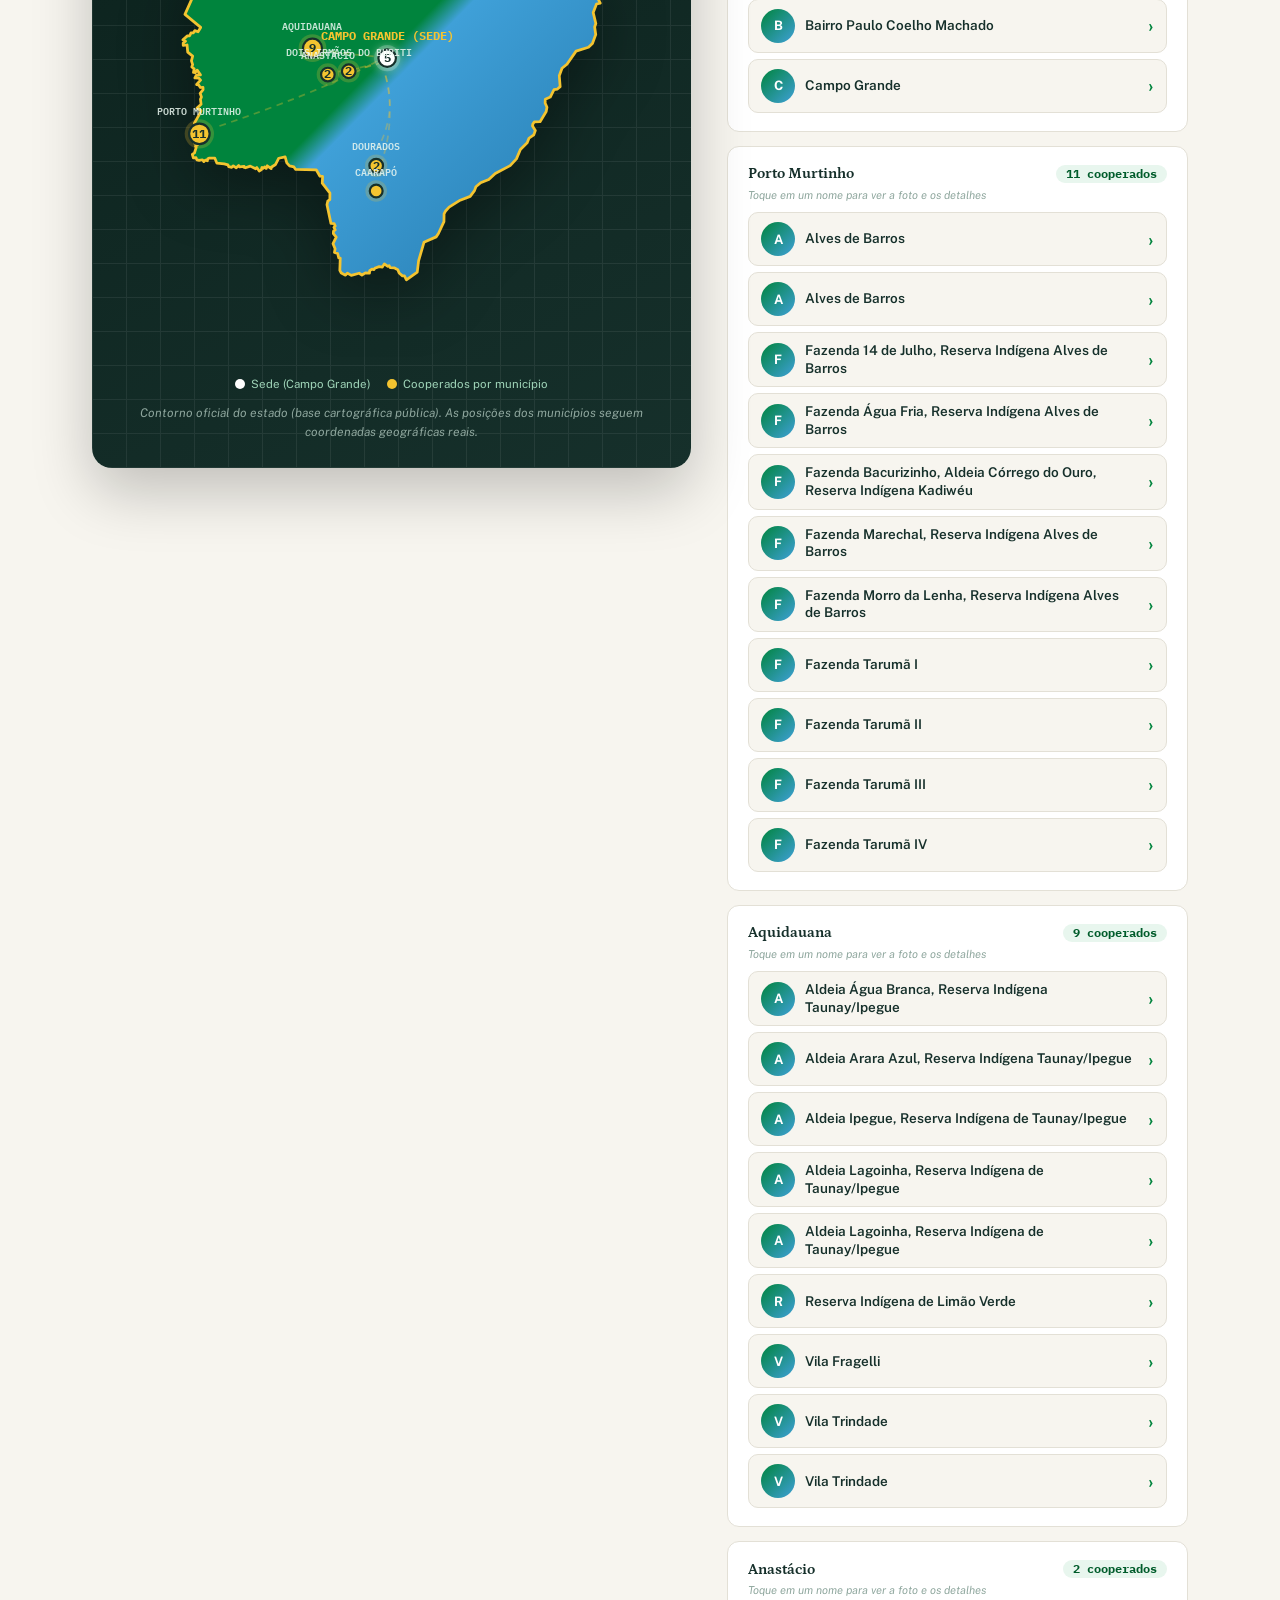
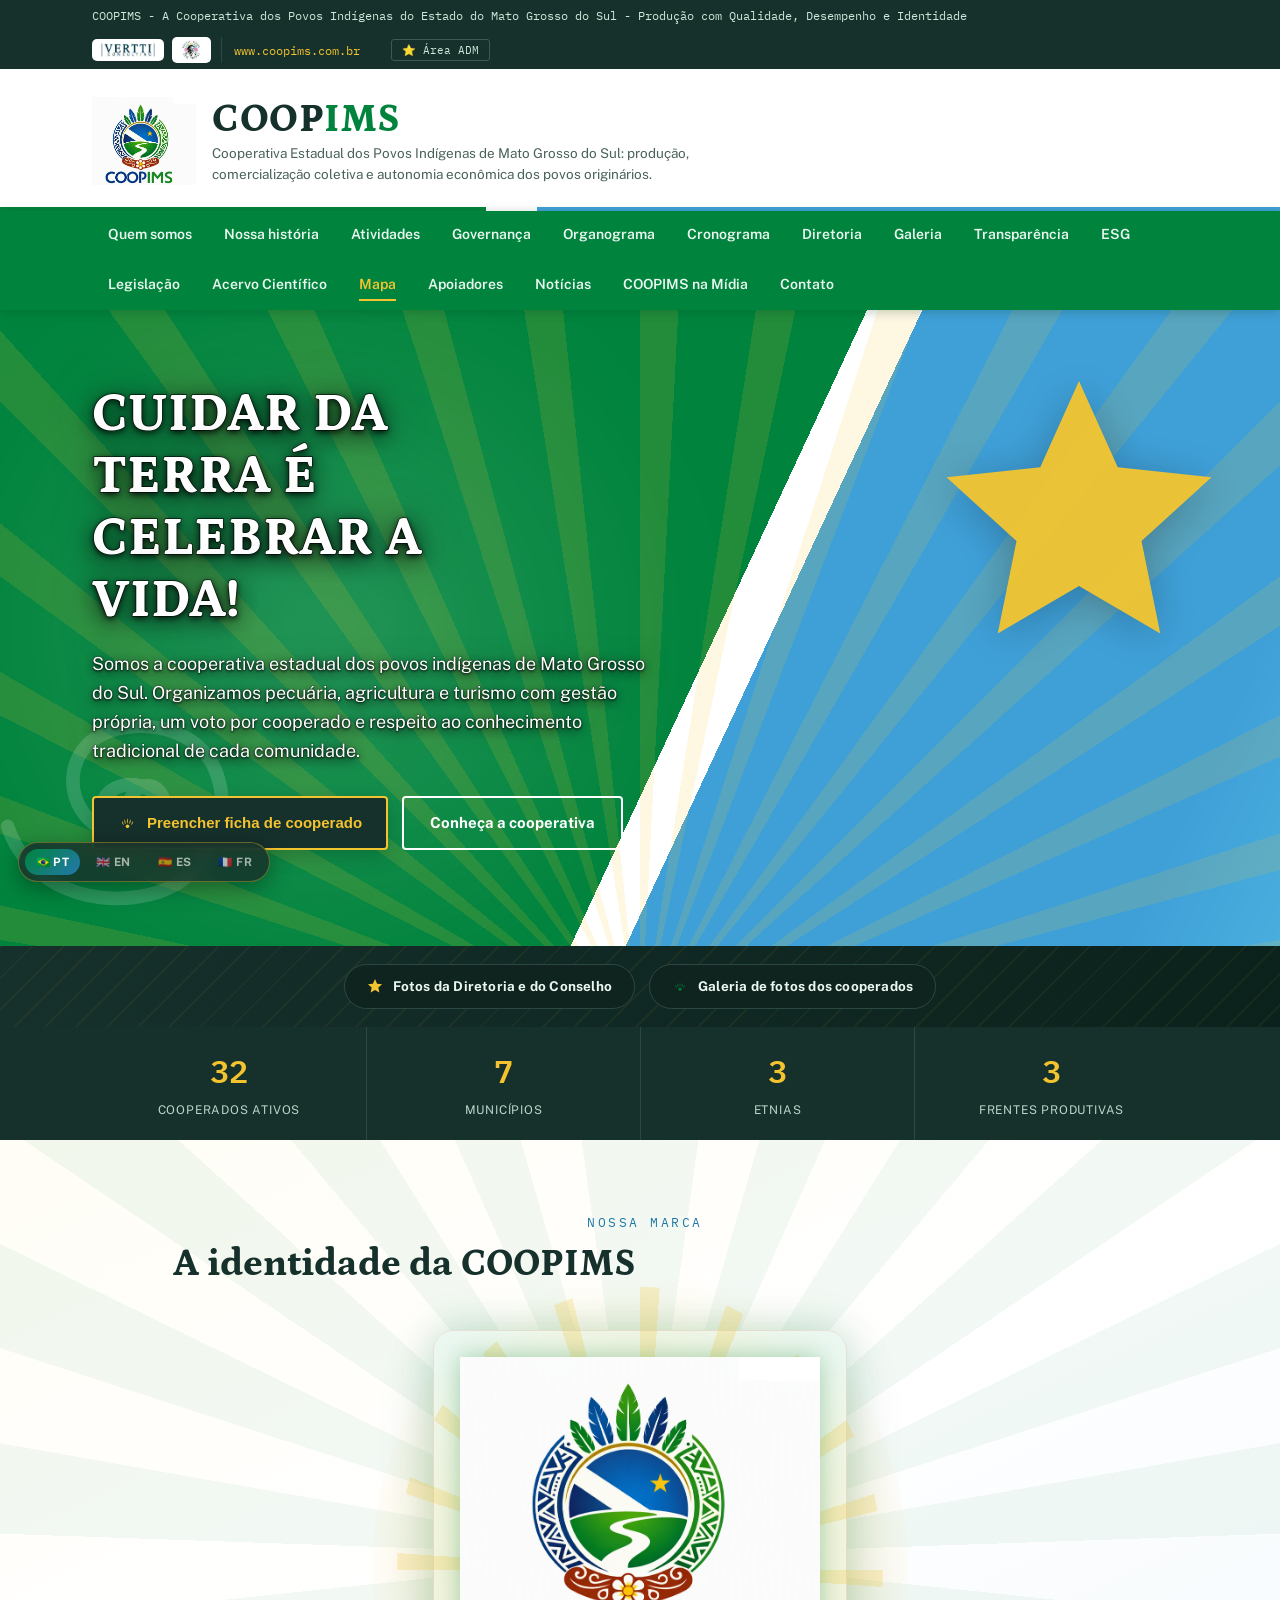
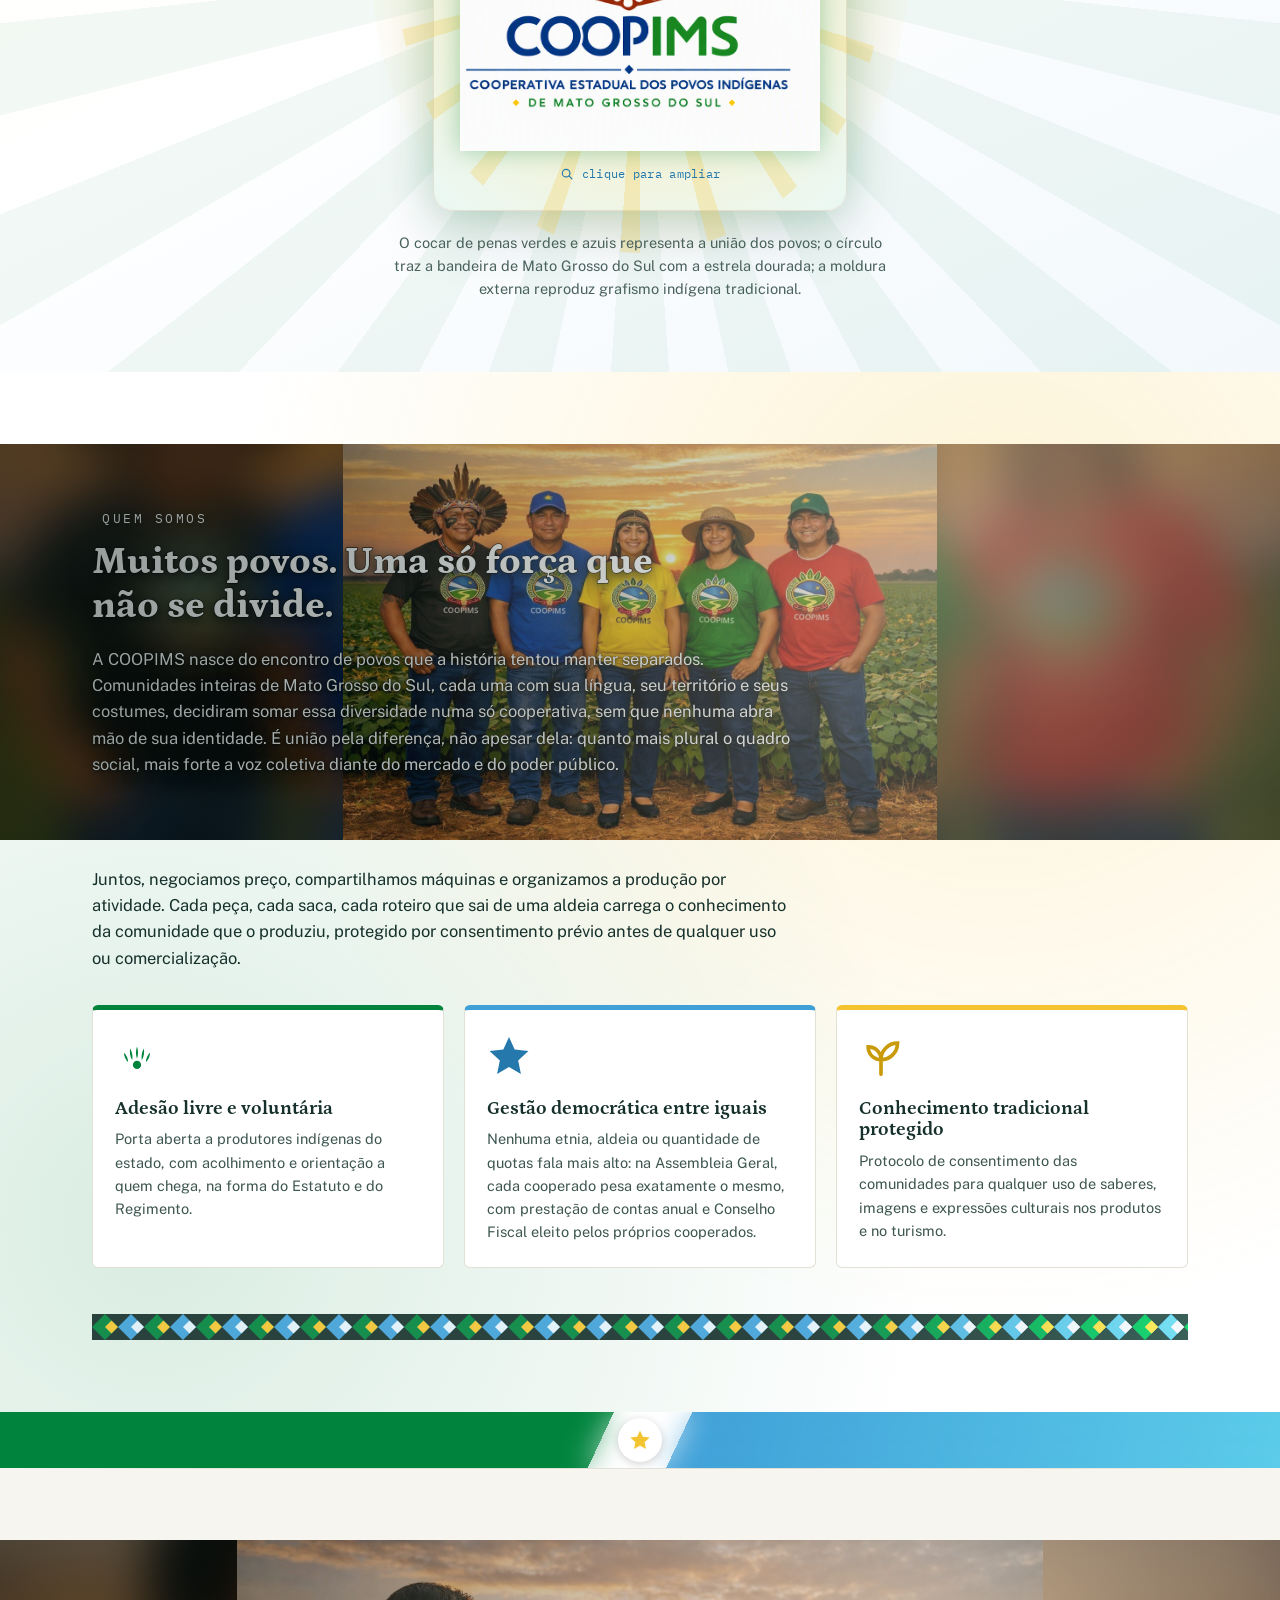
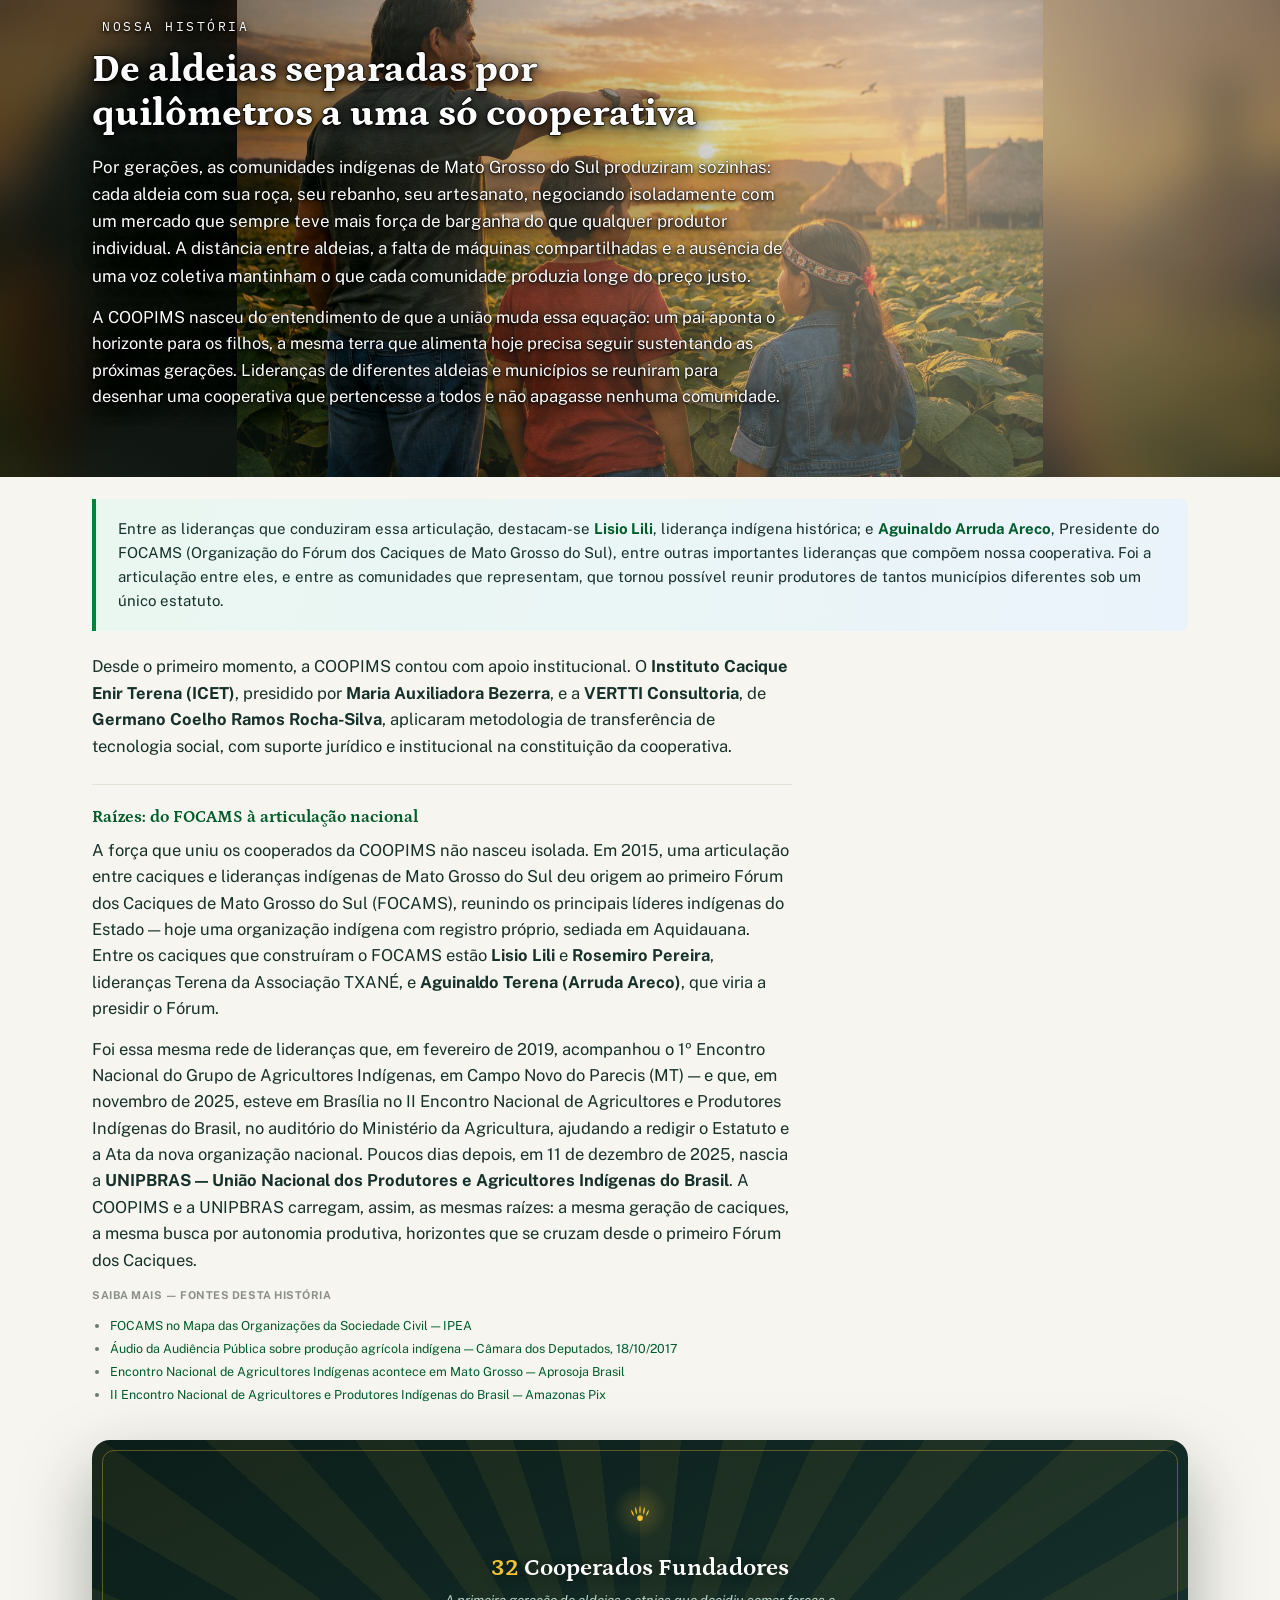
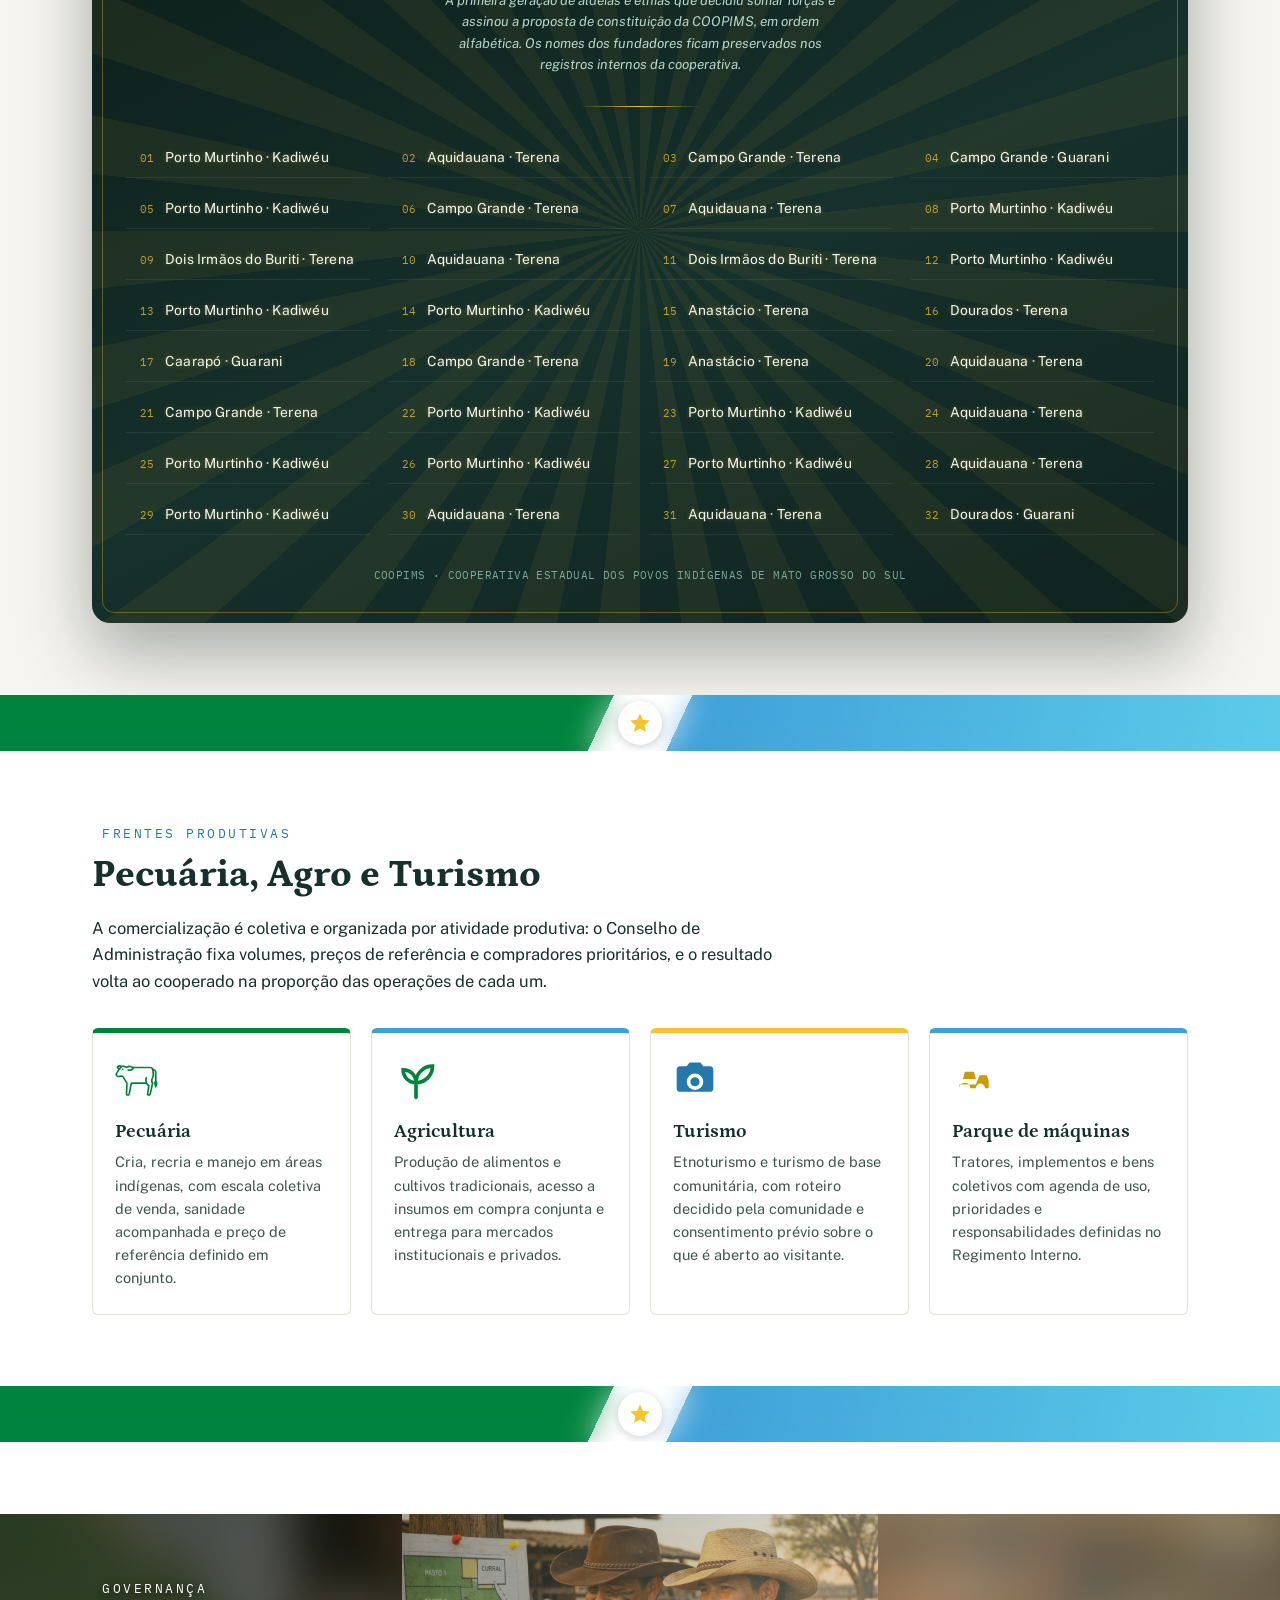
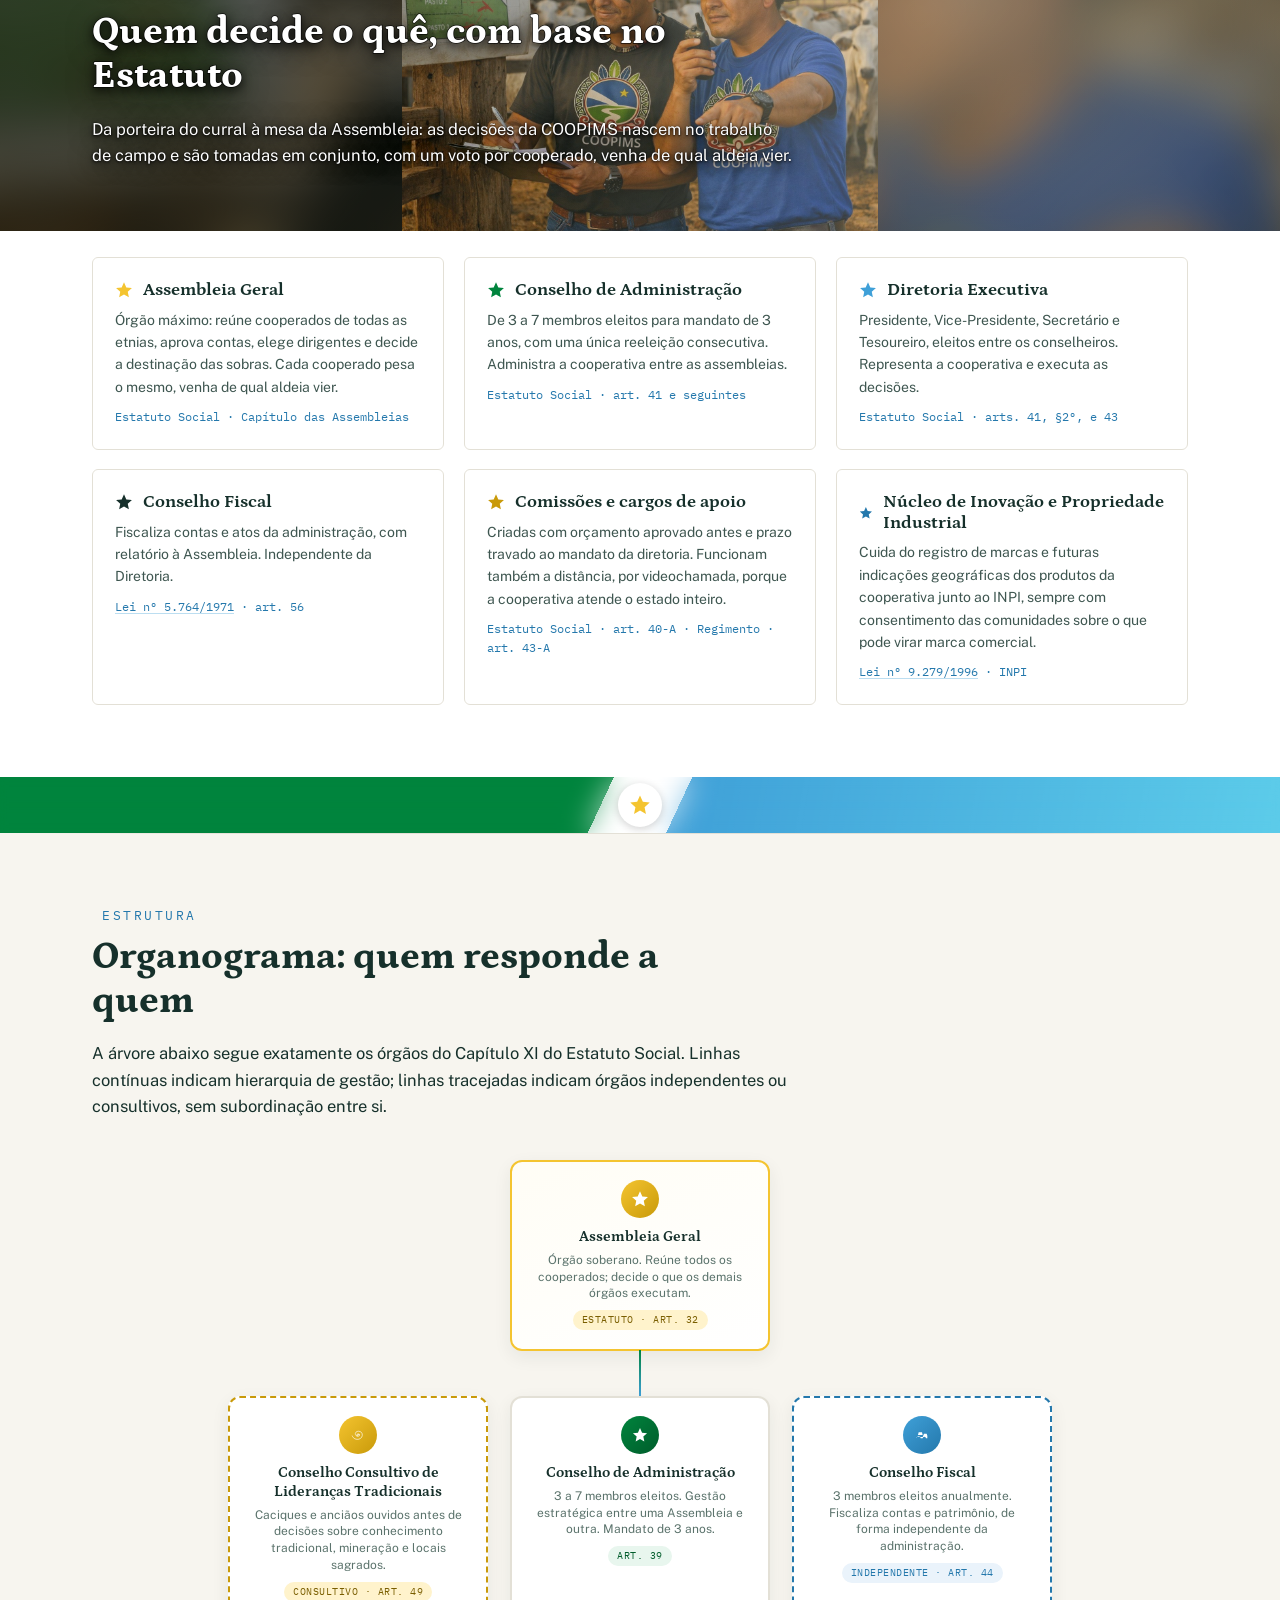
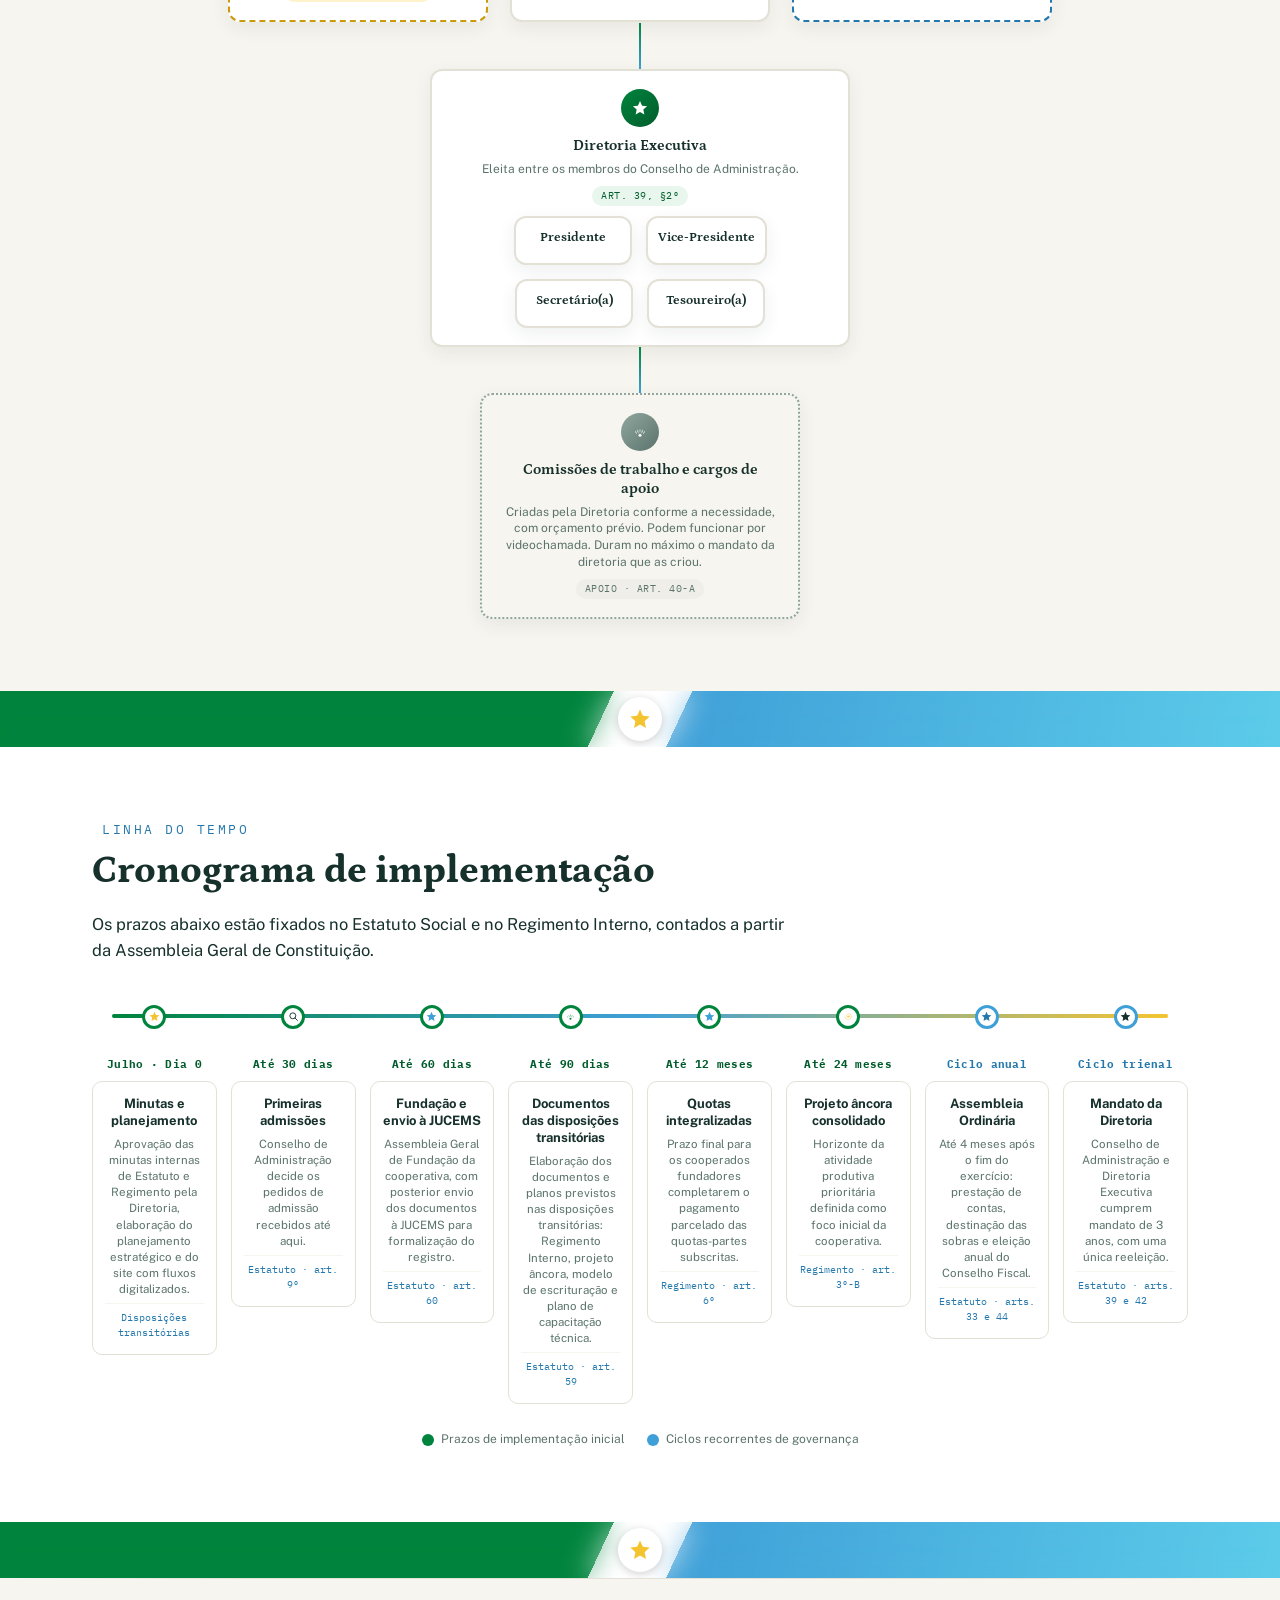
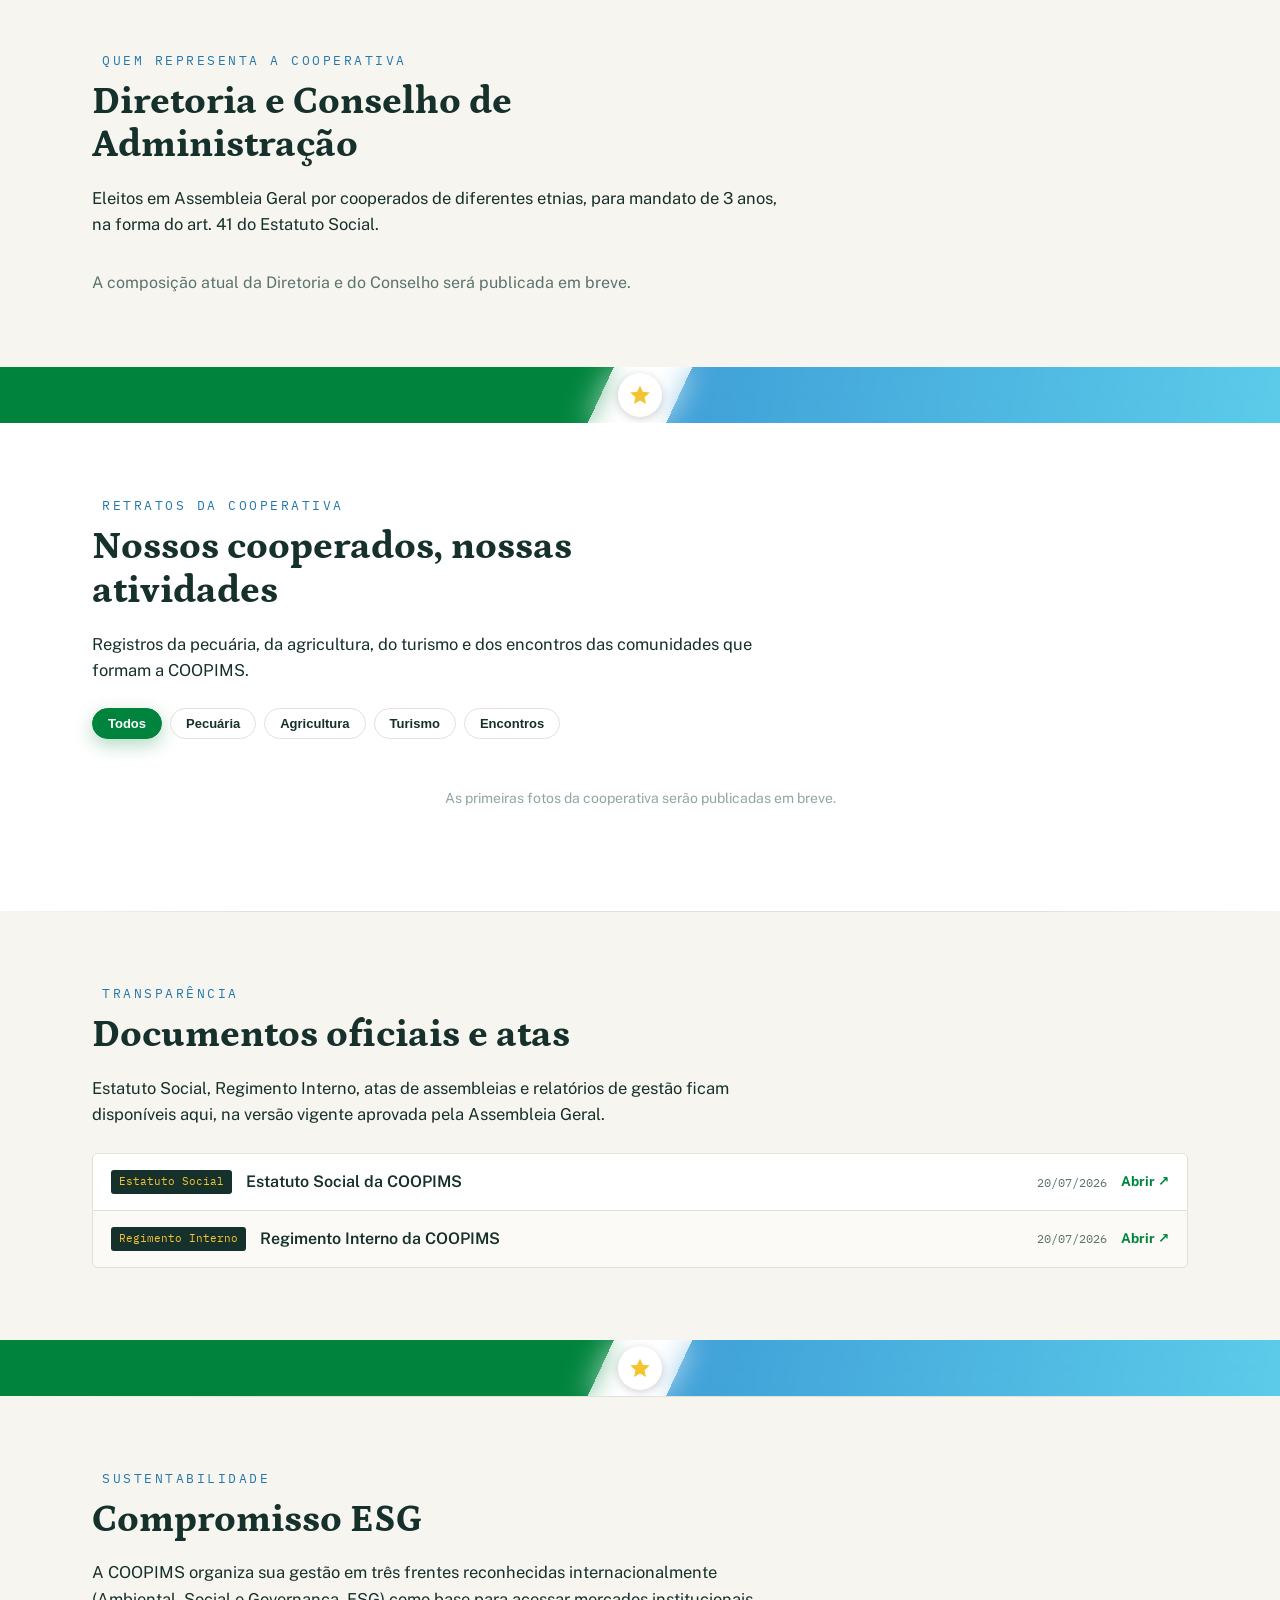
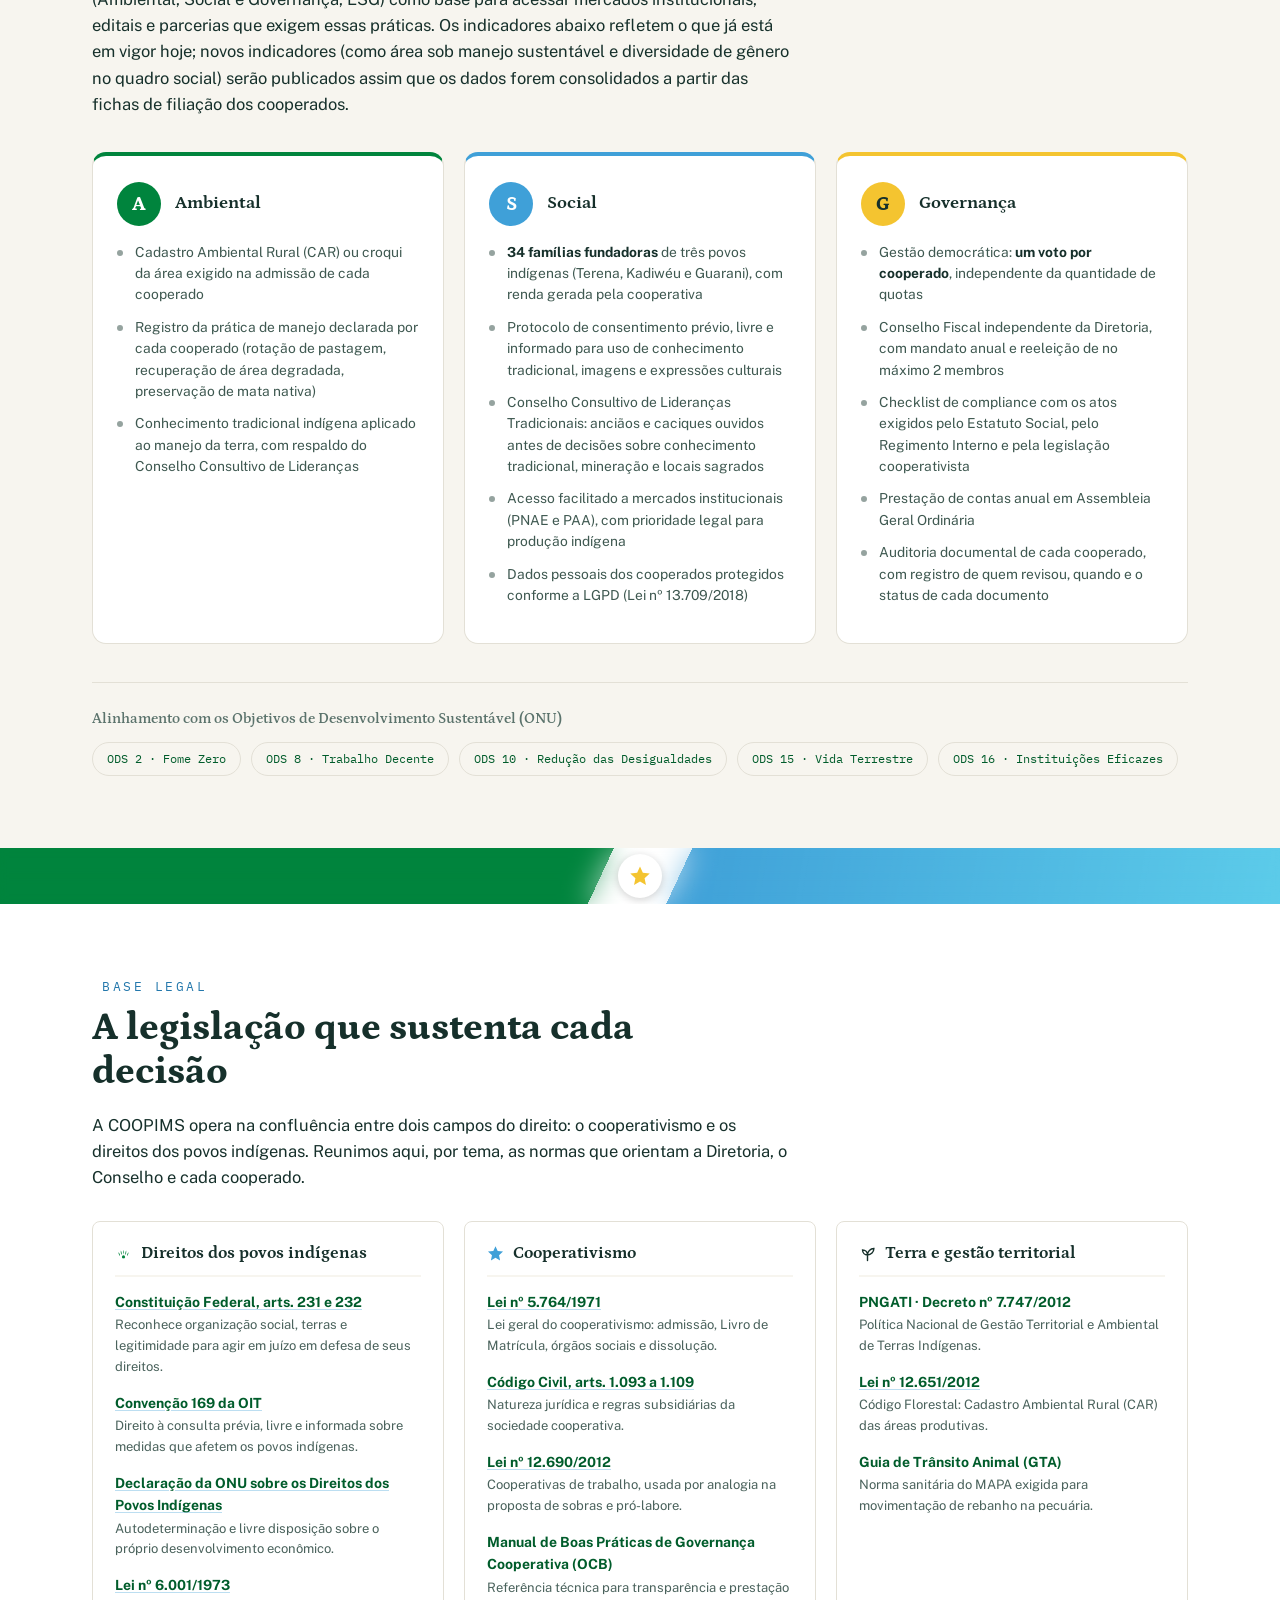
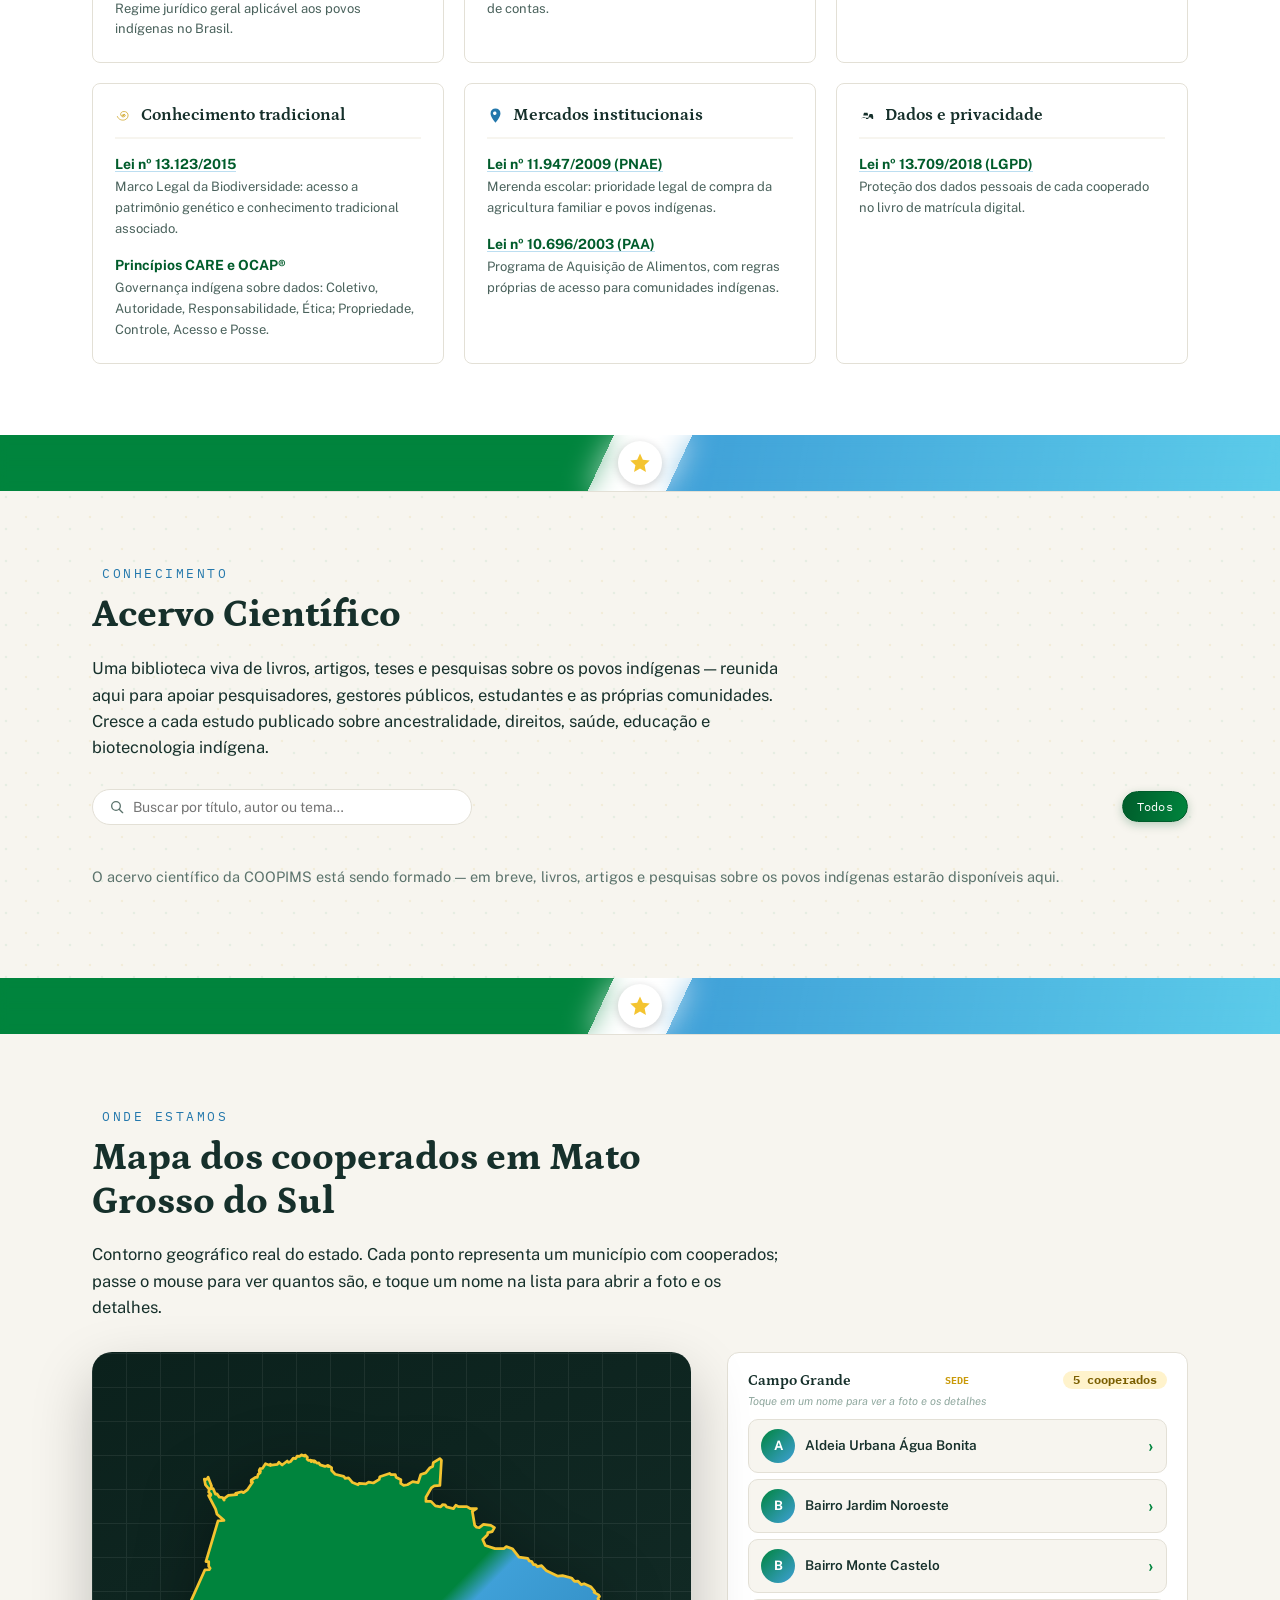
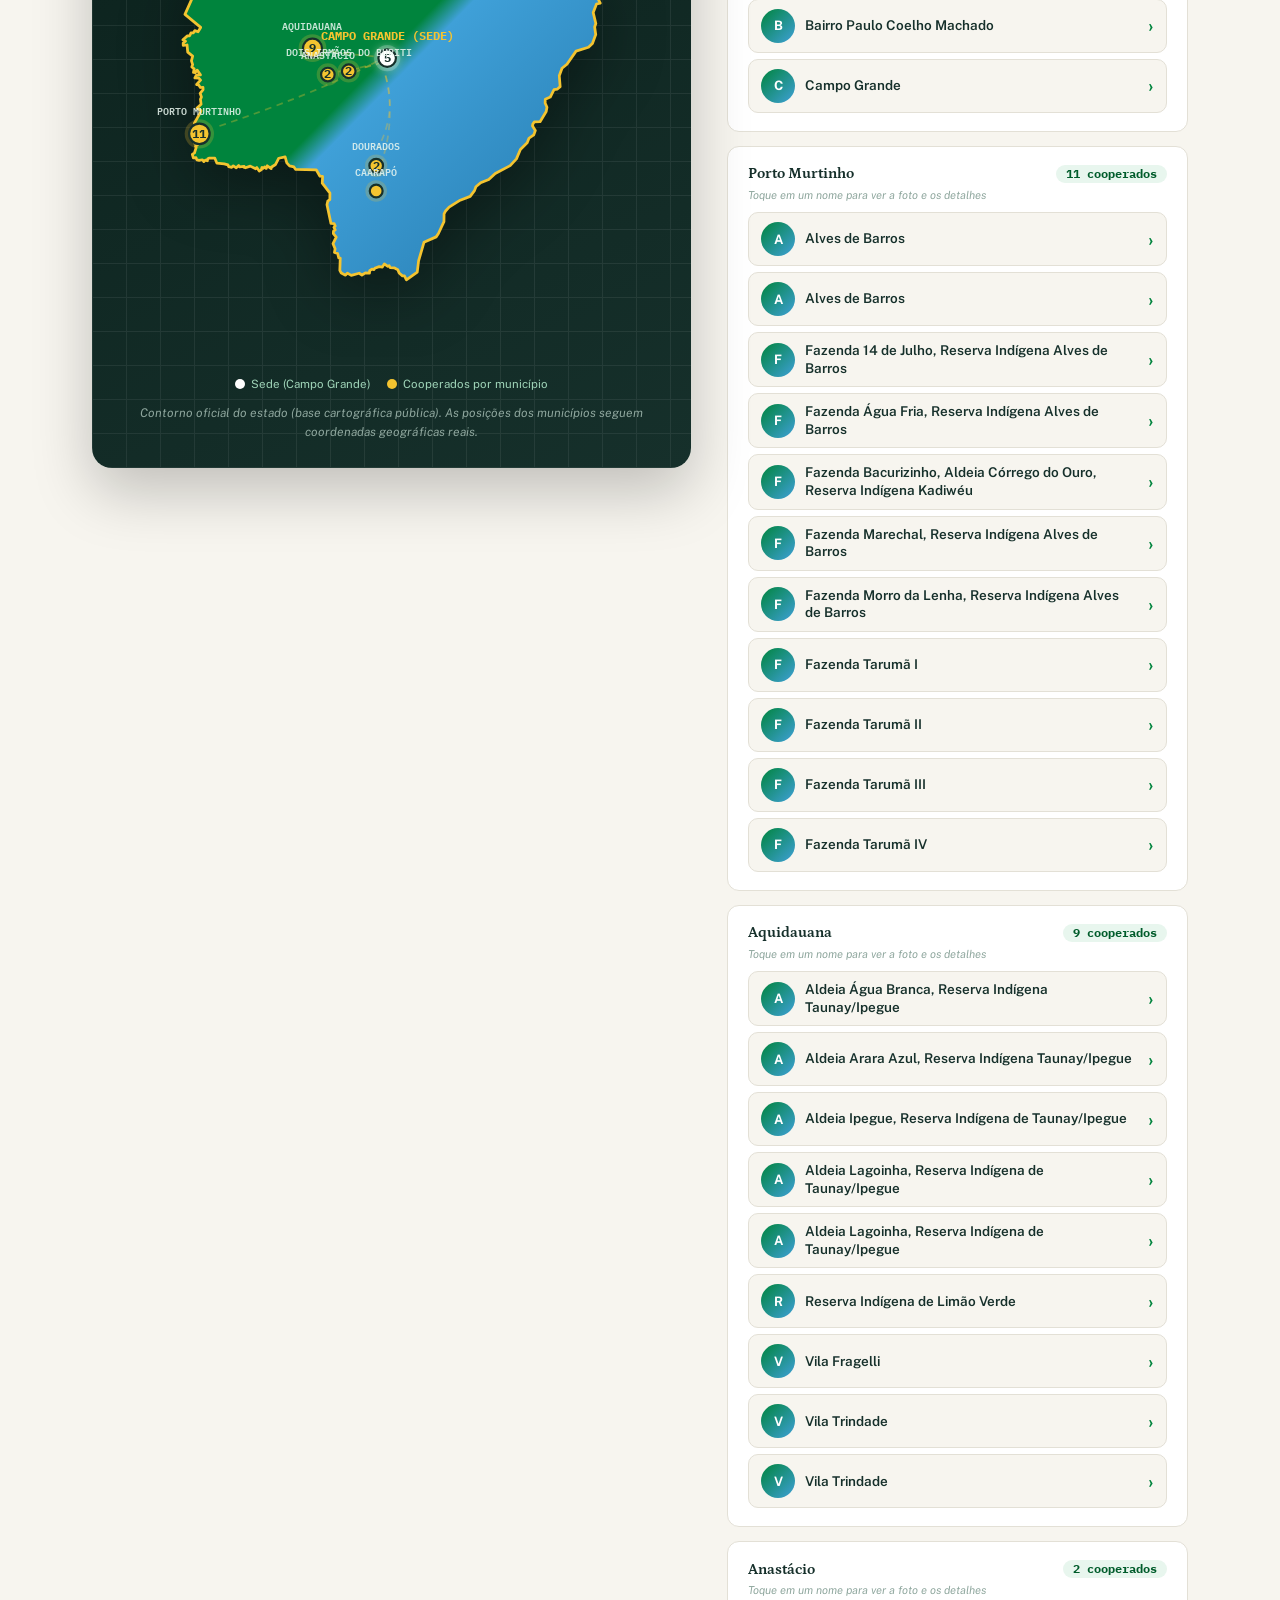
